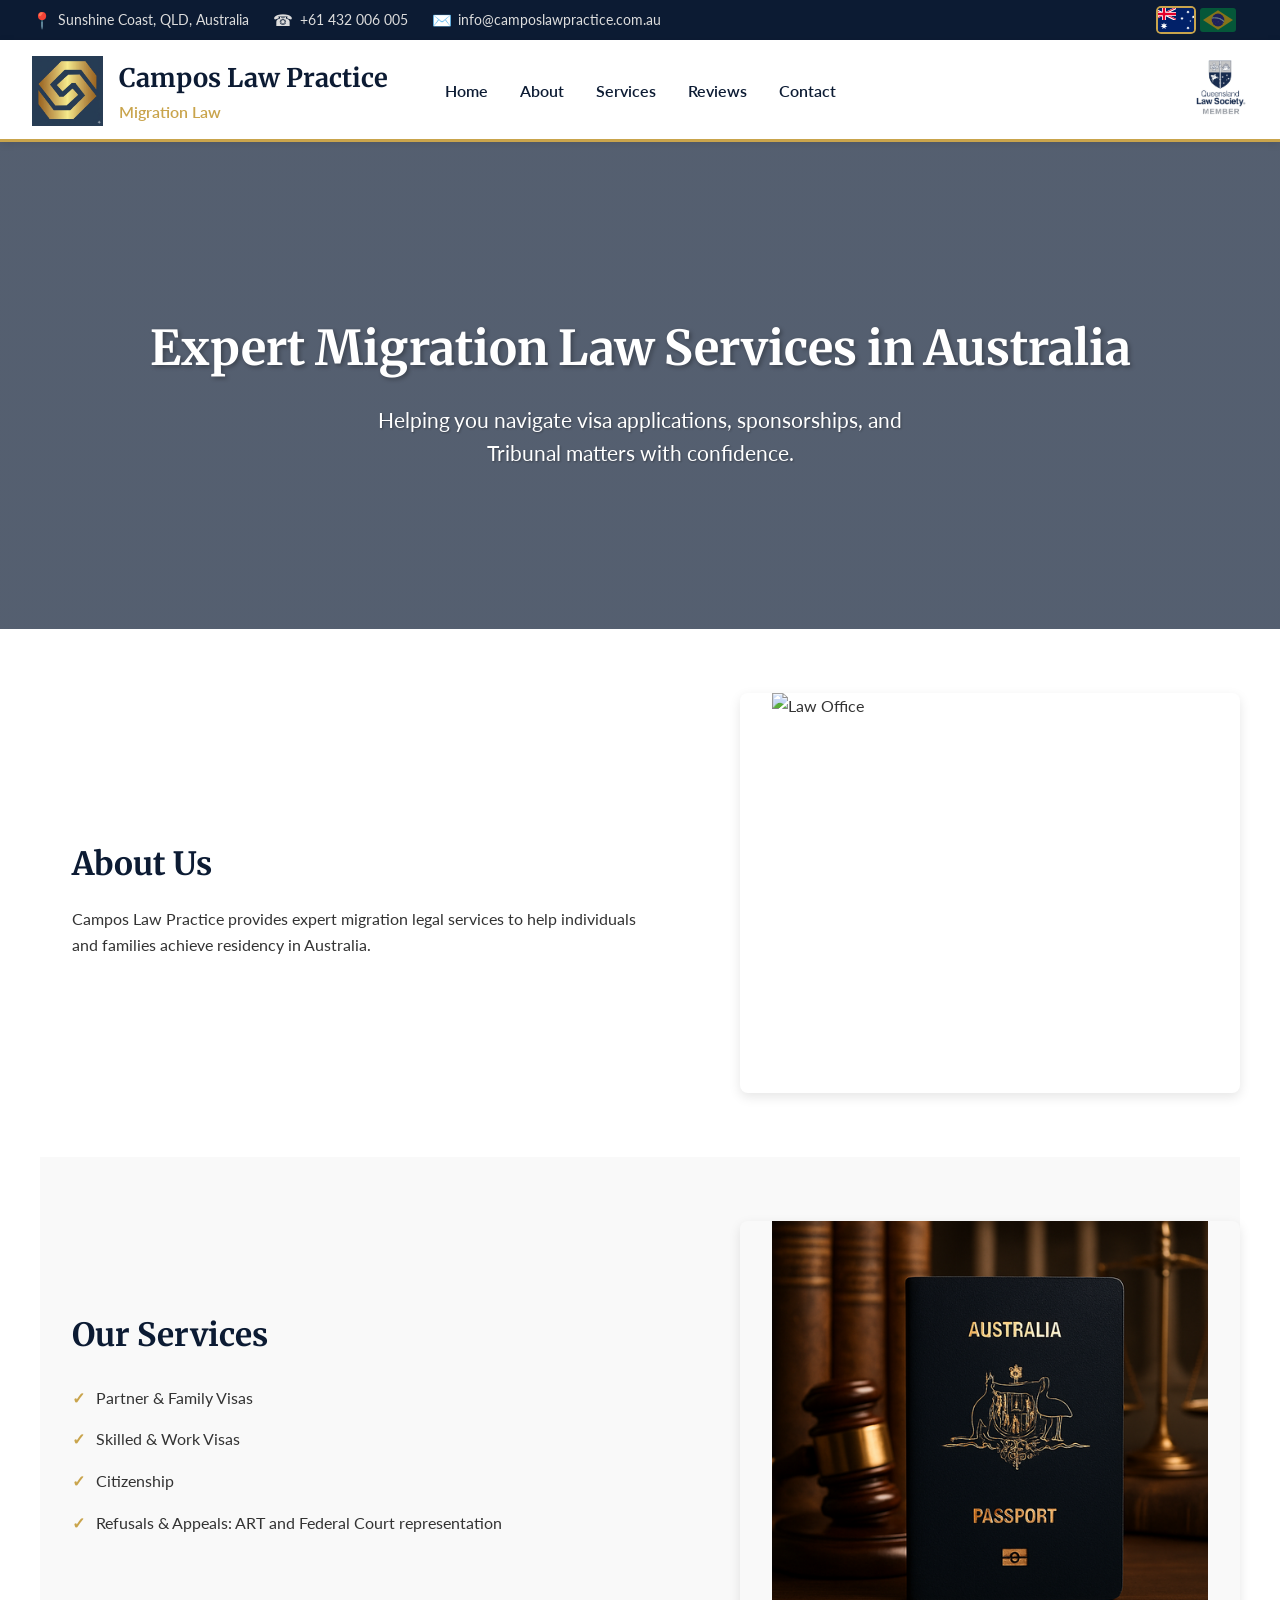
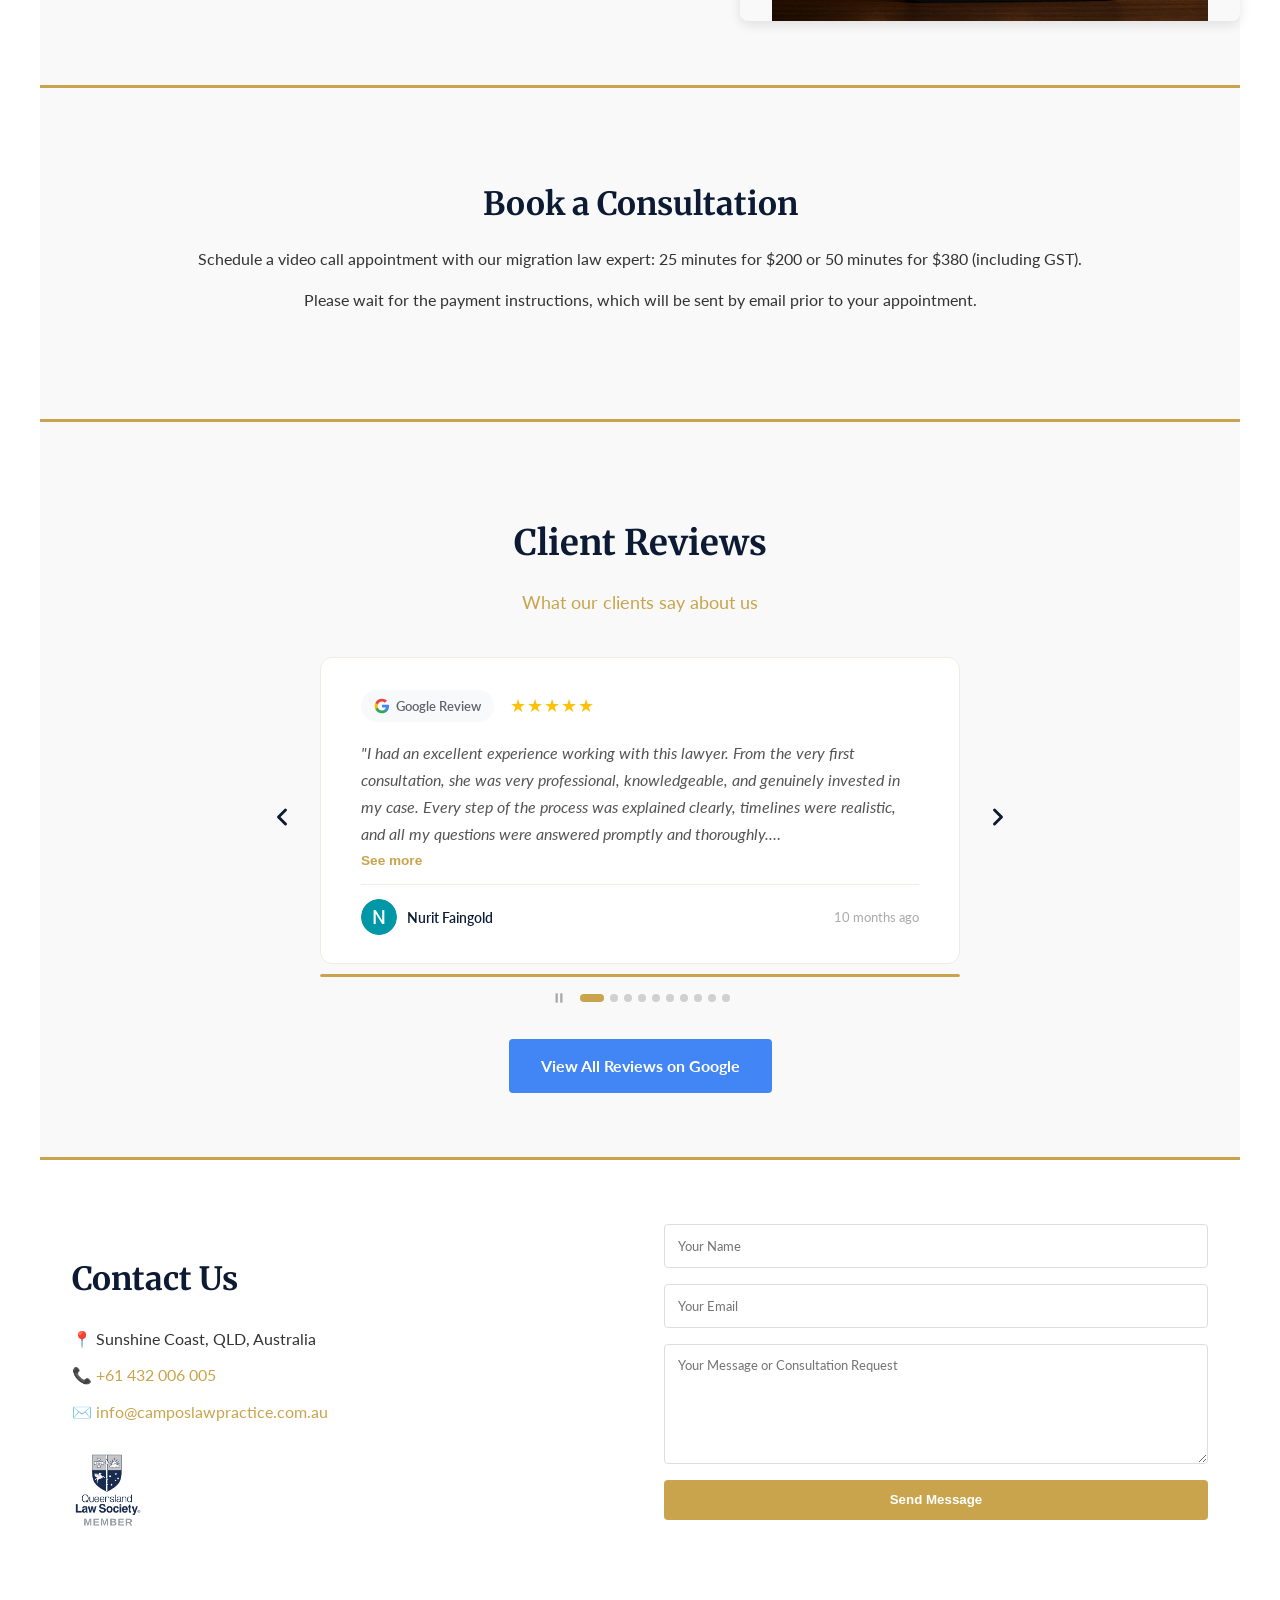
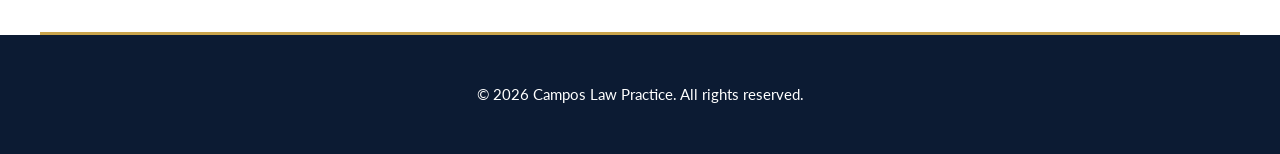
==== index.html @ df8c2627 "Wrap QLS images in links for external reference" ====
<!DOCTYPE html>
<html lang="en">
<head>
  <!-- Google tag (gtag.js) -->
  <script async src="https://www.googletagmanager.com/gtag/js?id=G-N75990E0BG"></script>
  <script>
    window.dataLayer = window.dataLayer || [];
    function gtag(){dataLayer.push(arguments);}
    gtag('js', new Date());
    gtag('config', 'G-N75990E0BG');
  </script>
  <meta charset="UTF-8" />
  <meta name="viewport" content="width=device-width, initial-scale=1.0" />
  <title>Campos Law Practice</title>
  <meta name="description" content="Campos Law Practice provides immigration and legal services in Sunshine Coast, Australia, supporting individuals and families with visa and migration matters." />
  <link href="https://fonts.googleapis.com/css2?family=Lato:wght@400;700&family=Merriweather:wght@700&display=swap" rel="stylesheet">
  <link rel="stylesheet" href="style.css" />
  <script defer src="script.js"></script>
  <link rel="icon" href="img/clp.ico">
</head>
<body>
  <!-- ===== HEADER ===== -->
  <header class="top-header">
    <!-- ===== TOPBAR ===== -->
    <div class="topbar">
      <div class="contact-top">
        <div class="contact-items">
          <div class="contact-item">
            <span class="icon">📍</span>
            <span>Sunshine Coast, QLD, Australia</span>
          </div>
          <div class="contact-item">
            <span class="icon">☎</span>
            <a href="tel:+61432006005">+61 432 006 005</a>
          </div>
          <div class="contact-item">
            <span class="icon">✉️</span>
            <a href="mailto:info@camposlawpractice.com.au">info@camposlawpractice.com.au</a>
          </div>
        </div>
      </div>

      <div class="topbar-right">
        <div class="lang-switch">
          <button id="en-btn" class="lang-btn active" title="English" aria-label="Switch to English">
            <img src="img/flag-au.svg" alt="EN" class="flag-mini">
          </button>
          <button id="pt-btn" class="lang-btn" title="Português" aria-label="Mudar para Português">
            <img src="img/flag-br.svg" alt="PT" class="flag-mini">
          </button>
        </div>
        <a href="https://www.qls.com.au/register-of-solicitors/gilmara-campos-alves-de-melo" target="_blank" rel="noopener noreferrer"><img src="img/qls2.png" alt="Queensland Law Society Member" class="qls-topbar-mobile"></a>
      </div>
    </div>

    <nav class="navbar">
      <div class="brand">
        <img src="img/logoclp.jpg" alt="Campos Law Practice Logo" class="logo-large" />
        <div class="brand-text">
          <h1>Campos Law Practice</h1>
          <p>Migration Law</p>
        </div>
      </div>
      <ul class="nav-links">
        <li><a href="#home" data-key="nav-home"></a></li>
        <li><a href="#about" data-key="nav-about"></a></li>
        <li><a href="#services" data-key="nav-services"></a></li>
        <li><a href="#reviews" data-key="nav-reviews"></a></li>
        <li><a href="#contact" data-key="nav-contact"></a></li>
      </ul>
      <a href="https://www.qls.com.au/register-of-solicitors/gilmara-campos-alves-de-melo" target="_blank" rel="noopener noreferrer"><img src="img/qls-member.png" alt="Queensland Law Society Member" class="qls-logo-nav" /></a>
    </nav>
  </header>

  <!-- ===== HERO ===== -->
  <section id="home" class="hero">
    <div class="hero-content">
      <h1 data-key="hero-title"></h1>
      <p data-key="hero-subtitle"></p>
    </div>
  </section>

  <!-- ===== ABOUT ===== -->
  <section id="about" class="content-section two-column section-white">
    <div class="text">
      <h2 data-key="about-title"></h2>
      <p data-key="about-text"></p>
    </div>
    <div class="image-container">
      <img src="https://images.unsplash.com/photo-1589829545856-d10d557cf95f?auto=format&fit=crop&w=800&q=60" alt="Law Office" />
    </div>
  </section>

  <!-- ===== SERVICES ===== -->
  <section id="services" class="content-section two-column reverse section-gray">
    <div class="image-container">
      <img src="img/passport.png" alt="Legal Services" />
    </div>
    <div class="text">
      <h2 data-key="services-title"></h2>
      <ul>
        <li data-key="service1"></li>
        <li data-key="service2"></li>
        <li data-key="service3"></li>
        <li data-key="service4"></li>
      </ul>
    </div>
  </section>

  <!-- ===== APPOINTMENT ===== -->
  <section id="appointment" class="content-section highlight">
    <h2 data-key="appointment-title"></h2>
    <p data-key="appointment-text"></p>
    <p data-key="appointment-text2"></p>
    <br/>
  </section>

  <!-- ===== REVIEWS ===== -->
  <section id="reviews" class="content-section reviews-section">
    <h2 data-key="reviews-title">Client Reviews</h2>
    <p class="reviews-subtitle" data-key="reviews-subtitle">What our clients say about us</p>

    <div class="carousel-wrapper">
      <button class="carousel-arrow carousel-prev" aria-label="Previous review">
        <svg viewBox="0 0 24 24" fill="none" stroke="currentColor" stroke-width="2.5" stroke-linecap="round" stroke-linejoin="round"><polyline points="15 18 9 12 15 6"/></svg>
      </button>
      <div class="carousel-track-container">
        <div class="carousel-track-overflow">
          <div class="carousel-track" id="reviews-carousel"></div>
        </div>
        <div class="carousel-progress-track">
          <div class="carousel-progress-bar" id="carousel-progress-bar"></div>
        </div>
      </div>
      <button class="carousel-arrow carousel-next" aria-label="Next review">
        <svg viewBox="0 0 24 24" fill="none" stroke="currentColor" stroke-width="2.5" stroke-linecap="round" stroke-linejoin="round"><polyline points="9 18 15 12 9 6"/></svg>
      </button>
    </div>

    <div class="carousel-controls">
      <button class="carousel-play-pause" id="carousel-play-pause" aria-label="Pause carousel">
        <svg class="icon-pause" viewBox="0 0 24 24" fill="currentColor"><rect x="6" y="4" width="4" height="16"/><rect x="14" y="4" width="4" height="16"/></svg>
        <svg class="icon-play" viewBox="0 0 24 24" fill="currentColor" style="display:none"><polygon points="5 3 19 12 5 21 5 3"/></svg>
      </button>
      <div class="carousel-dots" id="carousel-dots"></div>
    </div>

    <div class="google-reviews-link">
      <a href="https://www.google.com/maps/search/?api=1&query=Campos+Law+Practice+Sunshine+Coast" target="_blank" rel="noopener noreferrer" class="btn-review" data-key="reviews-cta">
        View All Reviews on Google
      </a>
    </div>
  </section>

  <!-- ===== CONTACT ===== -->
  <section id="contact" class="content-section contact-section">
    <div class="contact-info">
      <h2 data-key="contact-title"></h2>
      <p>📍 Sunshine Coast, QLD, Australia</p>
      <p><a href="tel:+61432006005">📞 +61 432 006 005</a></p>
      <p><a href="mailto:info@camposlawpractice.com.au">✉️ info@camposlawpractice.com.au</a></p>
      <a href="https://www.qls.com.au/register-of-solicitors/gilmara-campos-alves-de-melo" target="_blank" rel="noopener noreferrer"><img src="img/qls-member.png" alt="Queensland Law Society Member" class="qls-logo" /></a>
    </div>
    <form action="https://formspree.io/f/mpqqzvgr" method="POST" target="_top" id="contact-form">
      <input type="text" name="name" id="name" data-i18n-placeholder="form-name" placeholder="Your Name" required>
      <input type="email" name="email" id="email" data-i18n-placeholder="form-email" placeholder="Your Email" required>
      <textarea id="message" name="message" data-i18n-placeholder="form-message" placeholder="Your Message or Consultation Request" required></textarea>
      <button type="submit" class="btn" data-i18n="form-submit">Send Message</button>
      <p id="my-form-status"></p>
    </form>
  </section>

  <!-- ===== FOOTER ===== -->
  <footer>
    <a href="https://www.qls.com.au/register-of-solicitors/gilmara-campos-alves-de-melo" target="_blank" rel="noopener noreferrer" class="qls-mobile-badge qls-footer-mobile">
      <img src="img/qls-logo-dark.png" alt="Queensland Law Society Member">
      <span class="qls-member-label">MEMBER</span>
    </a>
    <p>&copy; <span id="year"></span> Campos Law Practice. All rights reserved.</p>
  </footer>
</body>
</html>
---- style.css ----
:root {
  --primary-color: #0c1b33;
  --accent-color: #c9a44c;
  --bg-color: #ffffff;
  --text-color: #333333;
  --font-heading: 'Merriweather', serif;
  --font-body: 'Lato', sans-serif;
}

/* ===== GLOBAL ===== */
* {
  box-sizing: border-box;
}

body {
  margin: 0;
  font-family: var(--font-body);
  color: var(--text-color);
  background-color: var(--bg-color);
  scroll-behavior: smooth;
  line-height: 1.6;
}

/* ===== TOPBAR ===== */
.topbar {
  background-color: var(--primary-color);
  color: #ddd;
  display: flex;
  justify-content: space-between;
  align-items: center;
  padding: 0.5rem 2rem;
  font-size: 0.9rem;
  flex-wrap: wrap;
  gap: 0.5rem;
}

.contact-top {
  display: flex;
  gap: 1.5rem;
  flex-wrap: wrap;
  align-items: center;
}

.contact-item {
  display: flex;
  align-items: center;
  gap: 0.4rem;
  white-space: nowrap;
}

.contact-item a {
  color: #ddd;
  text-decoration: none;
  transition: color 0.3s ease;
}

.contact-item a:hover {
  color: var(--accent-color);
}

.icon {
  font-size: 1rem;
  line-height: 1;
}

.topbar-right {
  display: flex;
  align-items: center;
  gap: 0.75rem;
  flex-shrink: 0;
}

.lang-switch {
  display: flex;
  gap: 0.4rem;
  align-items: center;
}

/* SELETOR DE IDIOMAS SUPER MINIMALISTA */
.lang-btn {
  width: 36px;
  height: 24px;
  padding: 0;
  background: transparent;
  border: none;
  border-radius: 3px;
  cursor: pointer;
  transition: all 0.3s ease;
  position: relative;
  opacity: 0.5;
}

.lang-btn:hover {
  opacity: 0.8;
  transform: scale(1.05);
}

.lang-btn.active {
  opacity: 1;
  box-shadow: 0 0 0 2px var(--accent-color);
}

.flag-mini {
  width: 36px;
  height: 24px;
  border-radius: 3px;
  object-fit: cover;
  display: block;
}

/* ===== TOPBAR - RESPONSIVE ===== */
@media (max-width: 768px) {
  .topbar {
    flex-direction: column;
    align-items: stretch;
    text-align: left;
    padding: 0.8rem 1rem;
    gap: 0.8rem;
    position: relative;
  }

  /* Posiciona lado direito do topbar no topo direito */
  .topbar-right {
    position: absolute;
    top: 0.8rem;
    right: 1rem;
    z-index: 10;
    flex-direction: column;
    align-items: center;
    gap: 0.4rem;
  }

  .contact-top {
    flex-direction: column;
    align-items: flex-start;
    gap: 0.4rem;
    padding-top: 0.5rem;
    padding-right: 75px;
  }

  .contact-item span,
  .contact-item a {
    font-size: 0.9rem;
  }
}

/* ===== NAVBAR ===== */
.navbar {
  position: relative;
  display: flex;
  justify-content: space-between;
  align-items: center;
  background-color: #fff;
  padding: 1rem 2rem;
  box-shadow: 0 2px 8px rgba(0,0,0,0.1);
  max-width: 100%;
}

/* Linha dourada abaixo do menu */
.navbar::after {
  content: "";
  position: absolute;
  bottom: 0;
  left: 0;
  width: 100%;
  height: 3px;
  background-color: var(--accent-color);
}

/* Logo e nome */
.brand {
  display: flex;
  align-items: center;
  gap: 1rem;
  flex-shrink: 0;
}

.logo-large {
  height: 70px;
  width: auto;
}

.brand-text h1 {
  font-family: var(--font-heading);
  font-size: 1.6rem;
  color: var(--primary-color);
  margin: 0;
}

.brand-text p {
  color: var(--accent-color);
  font-weight: 600;
  margin: 0;
}

/* 🔹 Centralização precisa dos links */
.nav-links {
  list-style: none;
  display: flex;
  gap: 2rem;
  position: absolute;
  left: 50%;
  transform: translateX(-50%);
  top: 50%;
  translate: 0 -50%;
  margin: 0;
  padding: 0;
  z-index: 10;
}

.nav-links a {
  color: var(--primary-color);
  text-decoration: none;
  font-weight: 600;
  transition: color 0.3s ease;
  position: relative;
}

.nav-links a::after {
  content: '';
  position: absolute;
  width: 0;
  height: 2px;
  bottom: -5px;
  left: 0;
  background-color: var(--accent-color);
  transition: width 0.3s ease;
}

.nav-links a:hover::after {
  width: 100%;
}

.nav-links a:hover {
  color: var(--accent-color);
}

/* ===== HERO ===== */
.hero {
  background: linear-gradient(rgba(12,27,51,0.7), rgba(12,27,51,0.7)),
              url('https://images.unsplash.com/photo-1589829545856-d10d557cf95f?auto=format&fit=crop&w=1920&q=60') center/cover no-repeat;
  color: white;
  text-align: center;
  padding: 8rem 2rem;
  background-attachment: fixed;
}

.hero-content h1 {
  font-family: var(--font-heading);
  font-size: 3rem;
  margin-bottom: 1rem;
  text-shadow: 2px 2px 4px rgba(0,0,0,0.3);
}

.hero-content p {
  font-size: 1.3rem;
  max-width: 600px;
  margin: 0 auto 2rem auto;
  text-shadow: 1px 1px 2px rgba(0,0,0,0.3);
}

.btn {
  background-color: var(--accent-color);
  color: white;
  padding: 0.8rem 1.5rem;
  border: none;
  border-radius: 4px;
  font-weight: bold;
  text-decoration: none;
  cursor: pointer;
  transition: all 0.3s ease;
  display: inline-block;
}

.btn:hover {
  background-color: #b08f3b;
  transform: translateY(-2px);
  box-shadow: 0 4px 8px rgba(0,0,0,0.2);
}

/* ===== SECTIONS ===== */
.content-section {
  padding: 4rem 2rem;
  max-width: 1200px;
  margin: auto;
}

/* Backgrounds alternados para melhor divisão visual */
.section-white {
  background-color: #ffffff;
}

.section-gray {
  background-color: #f9f9f9;
}

/* Seções de largura completa para backgrounds */
.section-white,
.section-gray {
  max-width: 100%;
  padding-left: 0;
  padding-right: 0;
}

.section-white > *,
.section-gray > * {
  max-width: 1200px;
  margin-left: auto;
  margin-right: auto;
  padding-left: 2rem;
  padding-right: 2rem;
}

.two-column {
  display: flex;
  align-items: center;
  gap: 3rem;
  flex-wrap: wrap;
  max-width: 1200px;
  margin: 0 auto;
}

.two-column.reverse {
  flex-direction: row-reverse;
}

/* CONTAINER DE IMAGEM PARA MELHOR RESPONSIVIDADE */
.image-container {
  flex: 1;
  min-width: 300px;
  max-width: 500px;
  border-radius: 8px;
  overflow: hidden;
  box-shadow: 0 4px 12px rgba(0,0,0,0.1);
}

.image-container img {
  width: 100%;
  height: 400px;
  object-fit: cover; /* IMPORTANTE: Mantém proporção e corta adequadamente */
  display: block;
}

/* OCULTAR IMAGENS NO MOBILE */
@media (max-width: 768px) {
  .image-container {
    display: none;
  }
  
  .two-column .text {
    min-width: 100%;
  }
}

.two-column .text {
  flex: 1;
  min-width: 300px;
}

.two-column .text h2 {
  font-family: var(--font-heading);
  color: var(--primary-color);
  font-size: 2rem;
  margin-bottom: 1rem;
}

.two-column .text ul {
  list-style: none;
  padding: 0;
}

.two-column .text ul li {
  padding: 0.5rem 0;
  padding-left: 1.5rem;
  position: relative;
}

.two-column .text ul li::before {
  content: '✓';
  position: absolute;
  left: 0;
  color: var(--accent-color);
  font-weight: bold;
}

.highlight {
  background-color: #f9f9f9;
  border-top: 3px solid var(--accent-color);
  border-bottom: 3px solid var(--accent-color);
  text-align: center;
}

.highlight h2 {
  font-family: var(--font-heading);
  color: var(--primary-color);
  font-size: 2rem;
  margin-bottom: 1rem;
}

/* ===== REVIEWS SECTION ===== */
.reviews-section {
  background-color: #f9f9f9;
  text-align: center;
}

.reviews-section h2 {
  font-family: var(--font-heading);
  color: var(--primary-color);
  font-size: 2.2rem;
  margin-bottom: 0.5rem;
}

.reviews-subtitle {
  color: var(--accent-color);
  font-size: 1.1rem;
  margin-bottom: 2.5rem;
}

/* ===== CAROUSEL ===== */
.carousel-wrapper {
  display: flex;
  align-items: center;
  gap: 1rem;
  max-width: 760px;
  margin: 0 auto 0;
}

.carousel-track-container {
  flex: 1;
  min-width: 0;
}

.carousel-track-overflow {
  overflow: hidden;
  width: 100%;
}

.carousel-track {
  display: flex;
  transition: transform 0.5s cubic-bezier(0.4, 0, 0.2, 1);
}

.carousel-arrow {
  background: transparent;
  border: none;
  cursor: pointer;
  flex-shrink: 0;
  display: flex;
  align-items: center;
  justify-content: center;
  padding: 0.5rem;
  border-radius: 50%;
  transition: background 0.2s ease;
  color: var(--primary-color);
}

.carousel-arrow svg {
  width: 28px;
  height: 28px;
  stroke: var(--primary-color);
  transition: stroke 0.2s ease;
}

.carousel-arrow:hover {
  background: rgba(0,0,0,0.06);
}

/* Progress bar */
.carousel-progress-track {
  height: 3px;
  background: #e8e8e8;
  border-radius: 2px;
  overflow: hidden;
  margin-top: 0.6rem;
}

.carousel-progress-bar {
  height: 100%;
  width: 0%;
  background: var(--accent-color);
  border-radius: 2px;
}

.carousel-progress-bar.animating {
  animation: carouselProgress 10s linear forwards;
}

@keyframes carouselProgress {
  from { width: 0%; }
  to { width: 100%; }
}

/* Controls (play/pause + dots) */
.carousel-controls {
  display: flex;
  align-items: center;
  justify-content: center;
  gap: 0.75rem;
  margin: 0.75rem 0 2rem;
}

.carousel-play-pause {
  background: none;
  border: none;
  cursor: pointer;
  color: #aaa;
  display: flex;
  align-items: center;
  padding: 2px;
  transition: color 0.2s;
  flex-shrink: 0;
}

.carousel-play-pause:hover {
  color: var(--primary-color);
}

.carousel-play-pause svg {
  width: 14px;
  height: 14px;
}

.carousel-dots {
  display: flex;
  align-items: center;
  gap: 6px;
}

.carousel-dot {
  width: 8px;
  height: 8px;
  border-radius: 50%;
  background: #d0d0d0;
  cursor: pointer;
  border: none;
  padding: 0;
  transition: background 0.25s ease, width 0.25s ease, border-radius 0.25s ease;
}

.carousel-dot.active {
  background: var(--accent-color);
  width: 24px;
  border-radius: 4px;
}

/* ===== REVIEW CARD ===== */
.review-card {
  min-width: 100%;
  box-sizing: border-box;
  background: white;
  padding: 2rem 2.5rem 1.75rem;
  border-radius: 12px;
  border: 1px solid #f0ece4;
  text-align: left;
}

.review-top {
  display: flex;
  align-items: center;
  gap: 1rem;
  margin-bottom: 1.1rem;
}

.google-badge {
  display: inline-flex;
  align-items: center;
  gap: 0.4rem;
  background: #f8f9fa;
  padding: 0.35rem 0.8rem;
  border-radius: 20px;
  font-size: 0.82rem;
  font-weight: 600;
  color: #5f6368;
  text-decoration: none;
  transition: background 0.2s;
  white-space: nowrap;
}

.google-badge:hover {
  background: #eef0f4;
}

.stars {
  font-size: 1.1rem;
  color: #ffc107;
  letter-spacing: 1px;
  line-height: 1;
}

.review-text-wrapper {
  margin-bottom: 0.5rem;
}

.review-text {
  display: -webkit-box;
  -webkit-line-clamp: 4;
  -webkit-box-orient: vertical;
  overflow: hidden;
  font-style: italic;
  color: #555;
  line-height: 1.75;
  margin: 0 0 0.3rem;
  font-size: 0.97rem;
}

.review-text.expanded {
  display: block;
  overflow: visible;
}

.see-less-inline {
  display: none;
}

.review-text.expanded .see-less-inline {
  display: inline;
}

.see-more-btn,
.see-less-btn {
  background: none;
  border: none;
  color: var(--accent-color);
  cursor: pointer;
  font-size: 0.85rem;
  font-weight: 600;
  padding: 0;
}

.see-more-btn {
  display: block;
}

.see-more-btn:hover,
.see-less-btn:hover {
  text-decoration: underline;
}

.review-divider {
  height: 1px;
  background: #f0ece4;
  margin: 1rem 0 0.9rem;
}

.review-footer {
  display: flex;
  align-items: center;
  justify-content: space-between;
  gap: 0.5rem;
}

.review-author-info {
  display: flex;
  align-items: center;
  gap: 0.6rem;
}

.review-avatar {
  width: 36px;
  height: 36px;
  border-radius: 50%;
  object-fit: cover;
  flex-shrink: 0;
}

.review-avatar-fallback {
  width: 36px;
  height: 36px;
  border-radius: 50%;
  background: var(--primary-color);
  color: white;
  display: flex;
  align-items: center;
  justify-content: center;
  font-weight: 700;
  font-size: 0.9rem;
  flex-shrink: 0;
}

.review-name {
  font-weight: 600;
  color: var(--primary-color);
  font-size: 0.9rem;
}

.review-date {
  font-size: 0.8rem;
  color: #aaa;
  white-space: nowrap;
}

.google-reviews-link {
  margin-top: 2rem;
}

.btn-review {
  background-color: #4285f4;
  color: white;
  padding: 0.9rem 2rem;
  border: none;
  border-radius: 4px;
  font-weight: bold;
  text-decoration: none;
  cursor: pointer;
  transition: all 0.3s ease;
  display: inline-block;
}

.btn-review:hover {
  background-color: #3367d6;
  transform: translateY(-2px);
  box-shadow: 0 4px 12px rgba(66, 133, 244, 0.3);
}

/* ===== CONTACT ===== */
.contact-section {
  display: flex;
  flex-wrap: wrap;
  justify-content: space-between;
  gap: 3rem;
  background-color: #ffffff;
  border-top: 3px solid var(--accent-color);
  border-bottom: 3px solid var(--accent-color);
  padding: 4rem 2rem;
  max-width: 1200px;
  margin: 0 auto;
}

.contact-info {
  flex: 1;
  min-width: 280px;
  line-height: 1.8;
}

.contact-info h2 {
  font-family: var(--font-heading);
  color: var(--primary-color);
  margin-bottom: 1rem;
  font-size: 2rem;
}

.contact-info p {
  margin: 0.5rem 0;
  color: var(--text-color);
}

.contact-info a {
  color: var(--accent-color);
  text-decoration: none;
  transition: color 0.3s ease;
}

.contact-info a:hover {
  text-decoration: underline;
  color: var(--primary-color);
}

form {
  flex: 1;
  display: flex;
  flex-direction: column;
  gap: 1rem;
  min-width: 280px;
}

#contact-form {
  display: flex;
  flex-direction: column;
  align-items: stretch;
  gap: 1rem;
}

#contact-form input,
#contact-form textarea,
#contact-form button {
  width: 100%;
  box-sizing: border-box;
}

#contact-form button {
  padding: 0.8rem;
  background-color: var(--accent-color);
  color: white;
  font-weight: bold;
  border: none;
  border-radius: 4px;
  cursor: pointer;
  transition: all 0.3s ease;
}

#contact-form button:hover {
  background-color: #b08f3b;
  transform: translateY(-2px);
  box-shadow: 0 4px 8px rgba(0,0,0,0.2);
}

input, textarea {
  padding: 0.8rem;
  border: 1px solid #ddd;
  border-radius: 4px;
  width: 100%;
  font-family: var(--font-body);
  transition: border-color 0.3s ease;
}

input:focus, textarea:focus {
  outline: none;
  border-color: var(--accent-color);
}

textarea {
  resize: vertical;
  min-height: 120px;
}

/* ===== FOOTER ===== */
footer {
  text-align: center;
  padding: 2rem;
  background-color: var(--primary-color);
  color: white;
  font-size: 0.95rem;
}

/* ===== RESPONSIVE ===== */
@media (max-width: 900px) {
  .navbar {
    flex-direction: column;
    align-items: center;
    padding: 1rem;
  }

  .nav-links {
    position: static;
    transform: none;
    translate: none;
    justify-content: center;
    flex-wrap: wrap;
    margin-top: 1rem;
    gap: 1.5rem;
  }

  .two-column {
    flex-direction: column;
  }

  .two-column.reverse {
    flex-direction: column;
  }

  .image-container {
    max-width: 100%;
  }

  .contact-section {
    flex-direction: column;
  }

  .brand-text h1 {
    font-size: 1.4rem;
  }

  .logo-large {
    height: 55px;
  }

  .hero-content h1 {
    font-size: 2.2rem;
  }
}

/* Contact items wrapper — transparent on desktop (items flow into contact-top flex) */
.contact-items {
  display: contents;
}

/* QLS topbar img (header, mobile only) */
.qls-topbar-mobile {
  display: none;
  object-fit: contain;
}

/* QLS footer badge (footer, mobile only) */
.qls-mobile-badge {
  display: none;
  flex-direction: column;
  align-items: center;
  flex-shrink: 0;
}

.qls-mobile-badge img {
  display: block;
  object-fit: contain;
}

.qls-badge-divider {
  width: 80%;
  height: 1px;
  background: rgba(255, 255, 255, 0.3);
  margin: 5px 0 4px;
}

.qls-member-label {
  font-family: 'Helvetica Neue', Helvetica, Arial, sans-serif;
  font-size: 7px;
  font-weight: 700;
  letter-spacing: 3px;
  color: #9fb0be;
  padding-left: 3px;
}

@media (max-width: 600px) {
  /* === Spacing === */
  .hero {
    padding: 3rem 1rem;
    background-attachment: scroll;
  }

  .content-section {
    padding: 1.75rem 1rem;
  }

  .contact-section {
    padding: 2rem 1rem;
    gap: 1.5rem;
  }

  /* === Typography === */
  .hero-content h1 {
    font-size: 1.5rem;
  }

  .hero-content p {
    font-size: 0.92rem;
  }

  .reviews-section h2,
  .highlight h2 {
    font-size: 1.4rem;
  }

  .two-column .text h2,
  .contact-info h2 {
    font-size: 1.4rem;
    margin-bottom: 0.75rem;
  }

  .reviews-subtitle {
    font-size: 0.95rem;
    margin-bottom: 1.5rem;
  }

  .highlight p {
    font-size: 0.95rem;
  }

  .nav-links {
    gap: 0.75rem;
  }

  .nav-links a {
    font-size: 0.85rem;
  }

  /* === Reviews carousel — overflow fix === */
  .reviews-section {
    overflow: hidden;
    padding-left: 0.5rem;
    padding-right: 0.5rem;
  }

  .carousel-wrapper {
    width: 100%;
    gap: 0.25rem;
  }

  .carousel-arrow {
    padding: 0.25rem;
  }

  .carousel-arrow svg {
    width: 20px;
    height: 20px;
  }

  .review-card {
    padding: 1.25rem 1rem;
    word-break: break-word;
  }

  .review-text {
    font-size: 0.9rem;
  }

  .review-footer {
    flex-wrap: wrap;
    gap: 0.25rem 0.5rem;
  }

  .review-name {
    font-size: 0.82rem;
  }

  .review-date {
    font-size: 0.72rem;
  }

  /* === QLS logos — mobile visibility === */
  .qls-logo-nav {
    display: none;
  }

  .qls-logo {
    display: none;
  }

  .qls-topbar-mobile {
    display: block;
    height: 60px;
    margin-top: 5px;
  }

  .qls-footer-mobile {
    display: flex;
    margin-top: 0.75rem;
  }

  .qls-footer-mobile img {
    height: 62px;
  }

  .qls-footer-mobile .qls-member-label {
    font-size: 8px;
  }
}

@media (max-width: 400px) {
  .topbar {
    padding: 0.6rem 0.8rem;
  }

  .navbar {
    padding: 0.8rem;
  }

  .brand {
    gap: 0.6rem;
  }

  .logo-large {
    height: 45px;
  }

  .brand-text h1 {
    font-size: 1.2rem;
  }

  .qls-logo-nav {
    height: 45px;
  }
}

.qls-logo-nav {
  height: 60px;
  object-fit: contain;
}

.qls-logo {
  height: 80px;
  margin-top: 1rem;
  object-fit: contain;
}
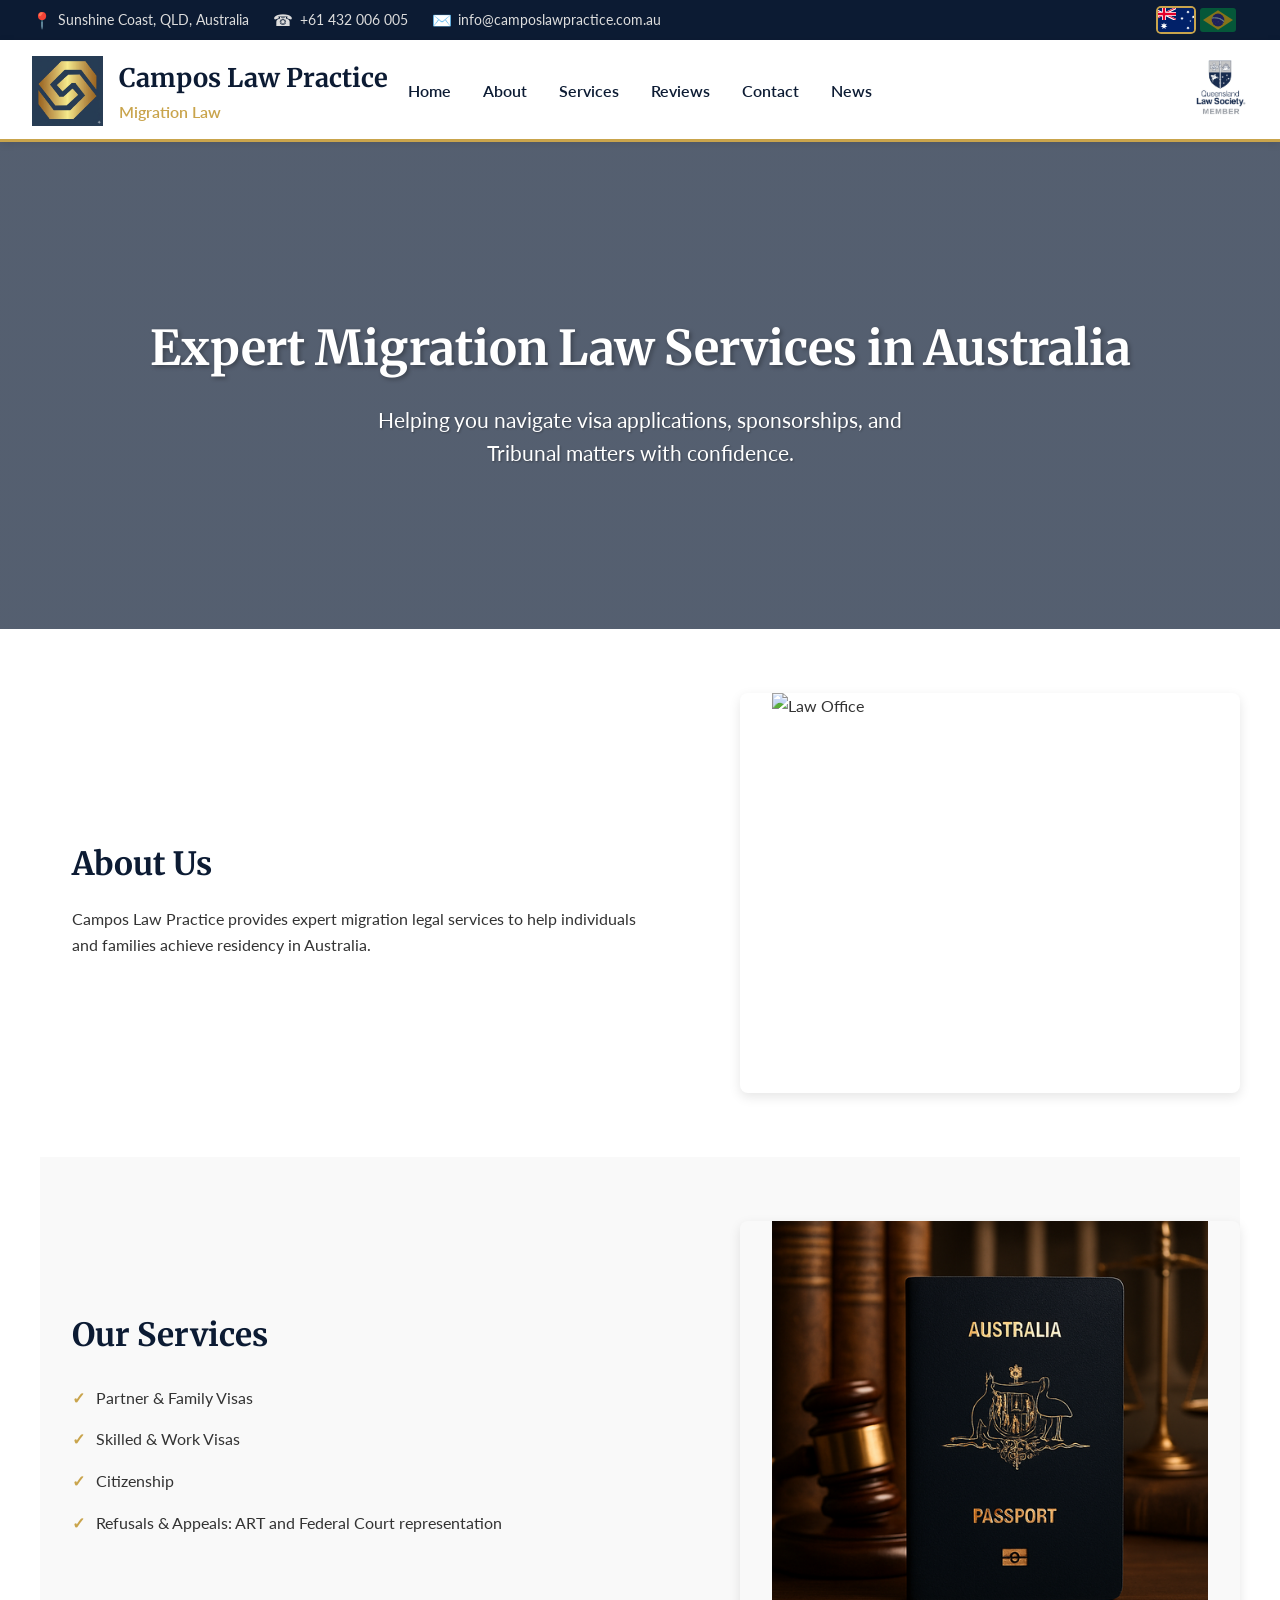
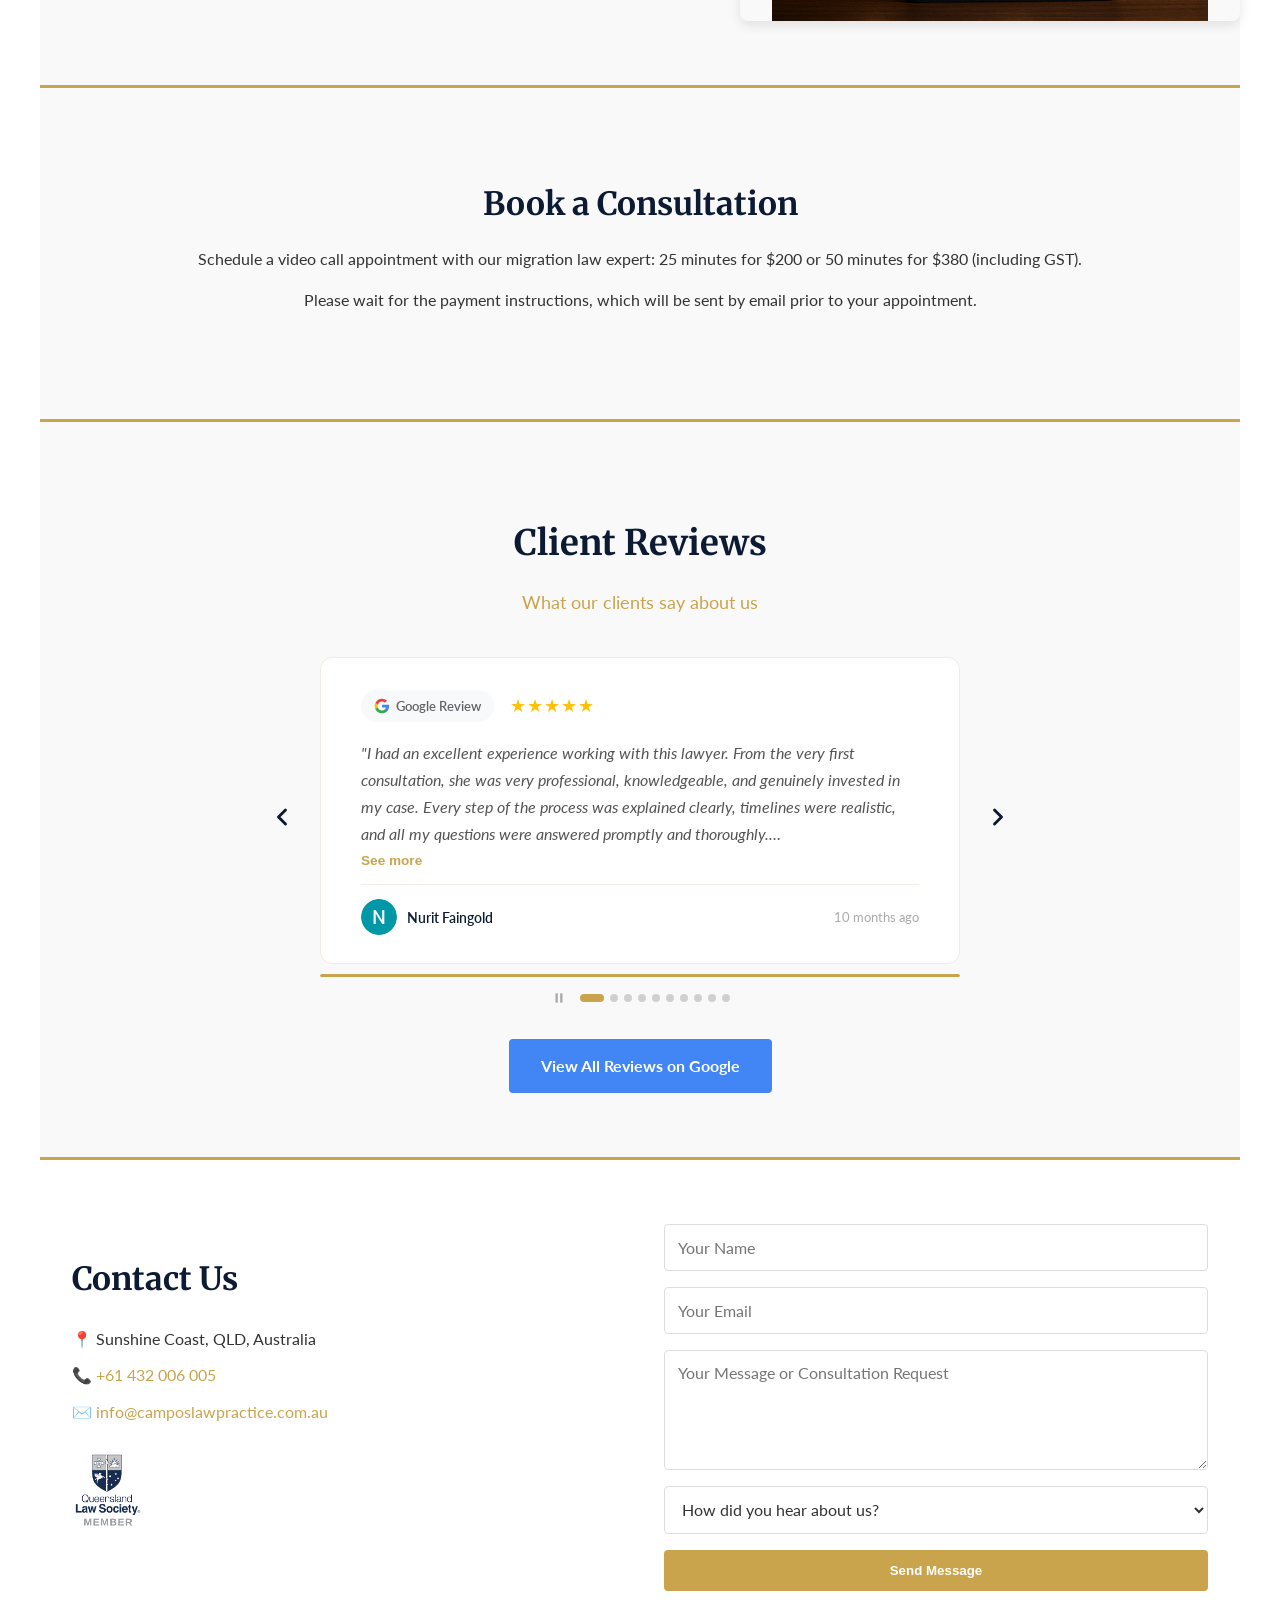
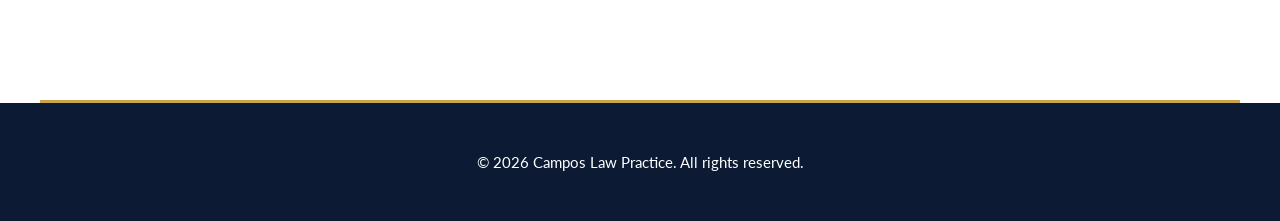
==== commit 2cbdd695: "Add News page with Australian immigration updates Creates news.html with a dedicated page for Austra" ====
--- a/index.html
+++ b/index.html
@@ -67,6 +67,7 @@
         <li><a href="#services" data-key="nav-services"></a></li>
         <li><a href="#reviews" data-key="nav-reviews"></a></li>
         <li><a href="#contact" data-key="nav-contact"></a></li>
+        <li><a href="news.html" data-key="nav-news"></a></li>
       </ul>
       <a href="https://www.qls.com.au/register-of-solicitors/gilmara-campos-alves-de-melo" target="_blank" rel="noopener noreferrer"><img src="img/qls-member.png" alt="Queensland Law Society Member" class="qls-logo-nav" /></a>
     </nav>
@@ -162,9 +163,26 @@
       <a href="https://www.qls.com.au/register-of-solicitors/gilmara-campos-alves-de-melo" target="_blank" rel="noopener noreferrer"><img src="img/qls-member.png" alt="Queensland Law Society Member" class="qls-logo" /></a>
     </div>
     <form action="https://formspree.io/f/mpqqzvgr" method="POST" target="_top" id="contact-form">
+      <input type="hidden" name="referrer" id="form-referrer">
+      <input type="hidden" name="browser" id="form-browser">
+      <input type="hidden" name="device-type" id="form-device-type">
+      <input type="hidden" name="ip-address" id="form-ip">
+      <input type="hidden" name="country" id="form-country">
       <input type="text" name="name" id="name" data-i18n-placeholder="form-name" placeholder="Your Name" required>
       <input type="email" name="email" id="email" data-i18n-placeholder="form-email" placeholder="Your Email" required>
       <textarea id="message" name="message" data-i18n-placeholder="form-message" placeholder="Your Message or Consultation Request" required></textarea>
+      <select name="how-did-you-hear" id="how-did-you-hear">
+        <option value="" disabled selected data-key="form-referral-label"></option>
+        <option value="google-search" data-key="form-referral-google-search"></option>
+        <option value="google-maps" data-key="form-referral-google-maps"></option>
+        <option value="friend-family" data-key="form-referral-friend"></option>
+        <option value="facebook" data-key="form-referral-facebook"></option>
+        <option value="instagram" data-key="form-referral-instagram"></option>
+        <option value="linkedin" data-key="form-referral-linkedin"></option>
+        <option value="professional" data-key="form-referral-professional"></option>
+        <option value="other" data-key="form-referral-other-option"></option>
+      </select>
+      <input type="text" name="how-did-you-hear-other" id="how-did-you-hear-other" data-i18n-placeholder="form-referral-other-detail" style="display:none">
       <button type="submit" class="btn" data-i18n="form-submit">Send Message</button>
       <p id="my-form-status"></p>
     </form>
--- a/style.css
+++ b/style.css
@@ -772,6 +772,7 @@
 
 #contact-form input,
 #contact-form textarea,
+#contact-form select,
 #contact-form button {
   width: 100%;
   box-sizing: border-box;
@@ -794,18 +795,59 @@
   box-shadow: 0 4px 8px rgba(0,0,0,0.2);
 }
 
-input, textarea {
+#my-form-status {
+  opacity: 0;
+  max-height: 0;
+  overflow: hidden;
+  transition: opacity 0.5s ease, max-height 0.4s ease;
+  border-radius: 4px;
+  font-size: 0.9rem;
+  font-weight: 600;
+  text-align: center;
+  padding: 0;
+}
+
+#my-form-status.visible {
+  opacity: 1;
+  max-height: 80px;
+  padding: 0.75rem 1rem;
+}
+
+#my-form-status.status-success {
+  background: #f0faf4;
+  border-left: 3px solid #3a8f5e;
+  color: #2d6e47;
+}
+
+#my-form-status.status-error {
+  background: #fdf0f0;
+  border-left: 3px solid #c0392b;
+  color: #a93226;
+}
+
+input, textarea, select {
   padding: 0.8rem;
   border: 1px solid #ddd;
   border-radius: 4px;
   width: 100%;
   font-family: var(--font-body);
+  font-size: 1rem;
   transition: border-color 0.3s ease;
-}
-
-input:focus, textarea:focus {
+  background-color: #fff;
+  color: var(--text-color);
+}
+
+input:focus, textarea:focus, select:focus {
   outline: none;
   border-color: var(--accent-color);
+}
+
+input::placeholder, textarea::placeholder {
+  color: #757575;
+}
+
+select option {
+  color: var(--text-color);
 }
 
 textarea {
@@ -1071,3 +1113,168 @@
   object-fit: contain;
 }
 
+/* ===== NEWS PAGE ===== */
+
+.news-hero {
+  background: linear-gradient(rgba(12,27,51,0.88), rgba(12,27,51,0.88)),
+              url('https://images.unsplash.com/photo-1450101499163-c8848c66ca85?auto=format&fit=crop&w=1400&q=60') center/cover no-repeat;
+  min-height: 200px;
+  display: flex;
+  align-items: center;
+  justify-content: center;
+  text-align: center;
+  padding: 3rem 1.5rem;
+}
+
+.news-hero-content h1 {
+  font-family: var(--font-heading);
+  color: #ffffff;
+  font-size: 2rem;
+  margin-bottom: 0.75rem;
+}
+
+.news-hero-content p {
+  color: rgba(255,255,255,0.8);
+  font-size: 1.05rem;
+  max-width: 540px;
+}
+
+.news-section {
+  padding: 3.5rem 2rem;
+}
+
+.news-section-title {
+  font-family: var(--font-heading);
+  color: var(--primary-color);
+  text-align: center;
+  font-size: 1.5rem;
+  margin-bottom: 2.5rem;
+  position: relative;
+}
+
+.news-section-title::after {
+  content: '';
+  display: block;
+  width: 48px;
+  height: 3px;
+  background: var(--accent-color);
+  margin: 0.6rem auto 0;
+  border-radius: 2px;
+}
+
+.news-grid {
+  display: grid;
+  grid-template-columns: repeat(3, 1fr);
+  gap: 1.75rem;
+  max-width: 1100px;
+  margin: 0 auto;
+}
+
+.news-card {
+  background: #ffffff;
+  border: 1px solid #f0ece4;
+  border-top: 3px solid var(--accent-color);
+  border-radius: 4px;
+  padding: 1.5rem 1.5rem 1.25rem;
+  display: flex;
+  flex-direction: column;
+  gap: 0.6rem;
+  box-shadow: 0 2px 8px rgba(12,27,51,0.06);
+  transition: box-shadow 0.2s;
+}
+
+.news-card:hover {
+  box-shadow: 0 4px 16px rgba(12,27,51,0.12);
+}
+
+.news-category {
+  display: inline-block;
+  font-size: 0.7rem;
+  font-weight: 700;
+  letter-spacing: 0.08em;
+  text-transform: uppercase;
+  padding: 0.25rem 0.65rem;
+  border-radius: 2px;
+  align-self: flex-start;
+}
+
+.news-category.policy    { background: var(--primary-color); color: #fff; }
+.news-category.skilled   { background: var(--accent-color);  color: var(--primary-color); }
+.news-category.student   { background: #2d4a6b; color: #fff; }
+
+.news-card h3 {
+  font-family: var(--font-heading);
+  color: var(--primary-color);
+  font-size: 1rem;
+  line-height: 1.45;
+  margin: 0;
+}
+
+.news-date {
+  font-size: 0.78rem;
+  color: #888;
+  display: block;
+}
+
+.news-card p {
+  font-size: 0.92rem;
+  color: var(--text-color);
+  line-height: 1.65;
+  flex: 1;
+  margin: 0;
+}
+
+.news-read-more {
+  font-size: 0.88rem;
+  font-weight: 700;
+  color: var(--accent-color);
+  text-decoration: none;
+  align-self: flex-start;
+  margin-top: 0.25rem;
+}
+
+.news-read-more:hover {
+  color: #b08f3b;
+  text-decoration: underline;
+}
+
+.news-disclaimer {
+  background: #f0ece4;
+  text-align: center;
+  padding: 1.25rem 2rem;
+  font-size: 0.82rem;
+  color: #666;
+  font-style: italic;
+  border-top: 1px solid #e0d9ce;
+}
+
+.nav-links a.active {
+  color: var(--accent-color);
+  font-weight: 700;
+}
+
+.nav-links a.active::after {
+  transform: scaleX(1);
+  background: var(--accent-color);
+}
+
+@media (max-width: 900px) {
+  .news-grid {
+    grid-template-columns: repeat(2, 1fr);
+  }
+}
+
+@media (max-width: 600px) {
+  .news-grid {
+    grid-template-columns: 1fr;
+  }
+
+  .news-hero-content h1 {
+    font-size: 1.5rem;
+  }
+
+  .news-section {
+    padding: 2rem 1rem;
+  }
+}
+
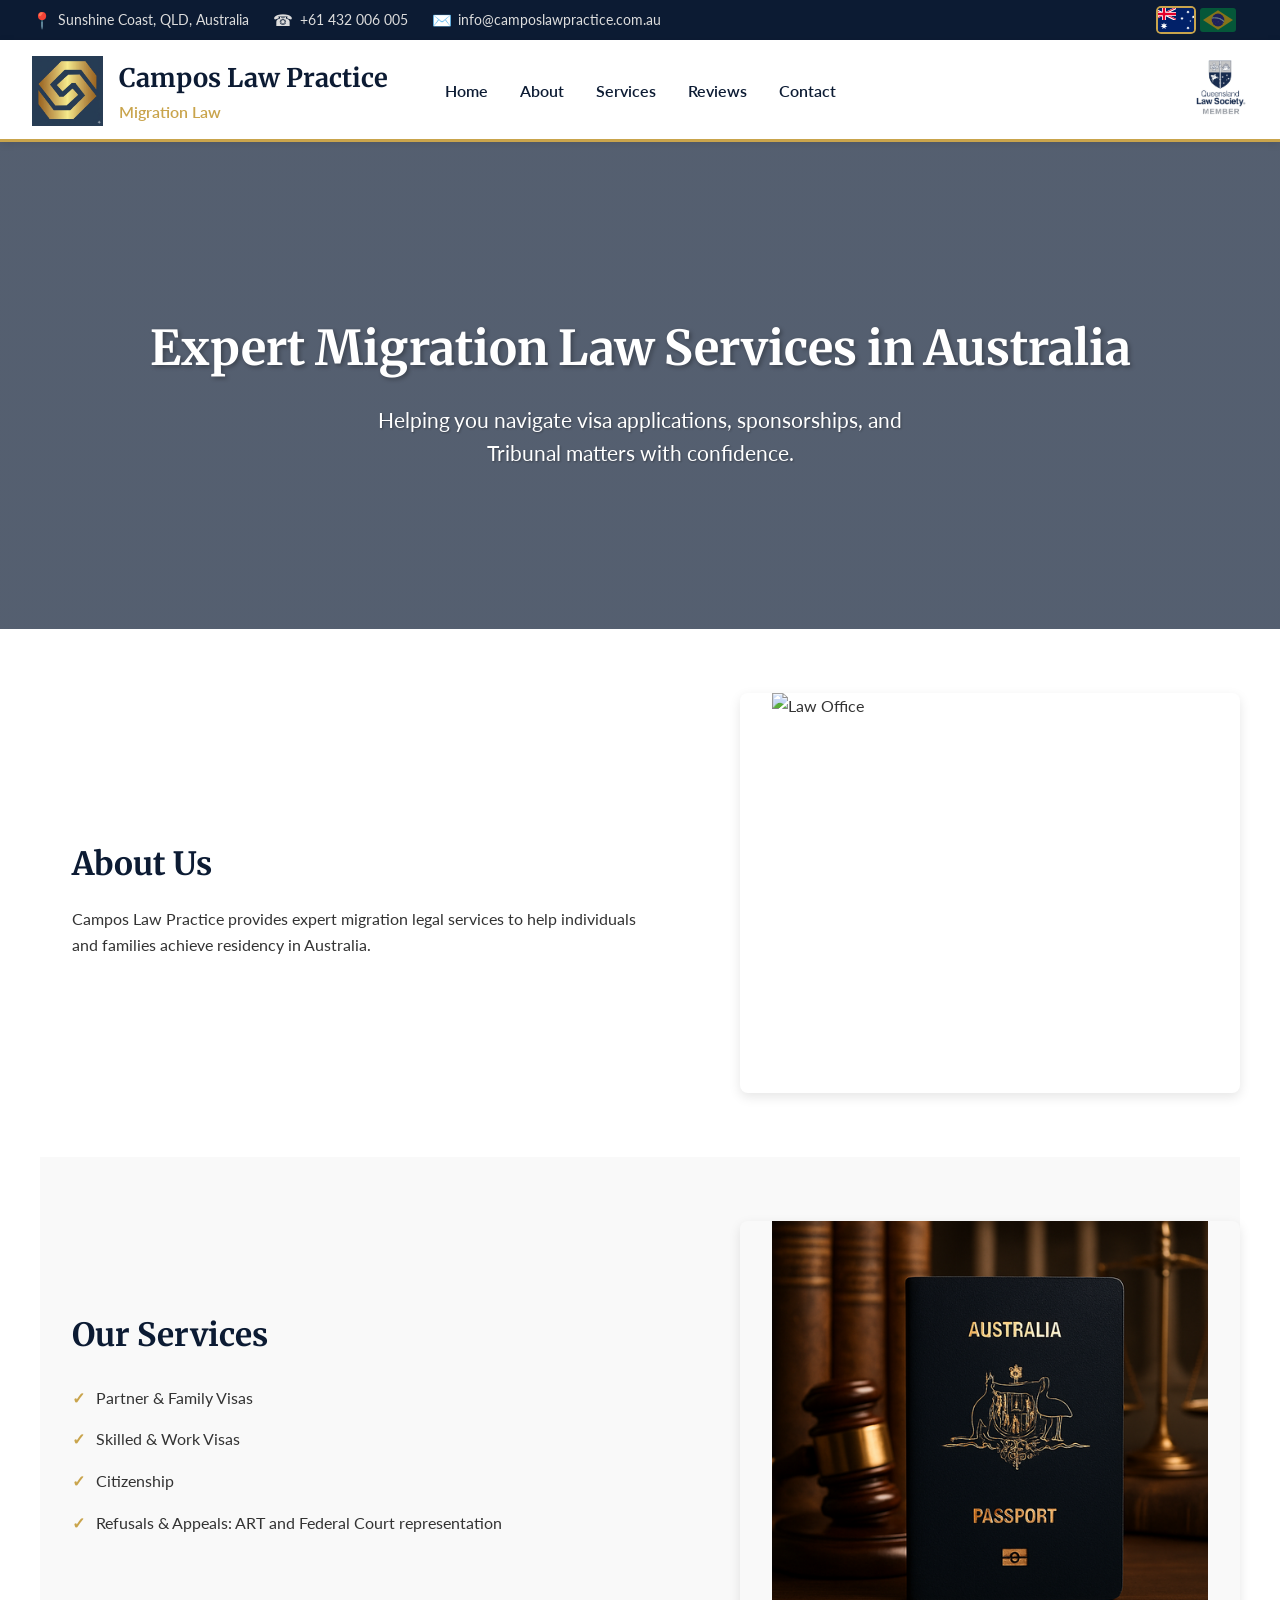
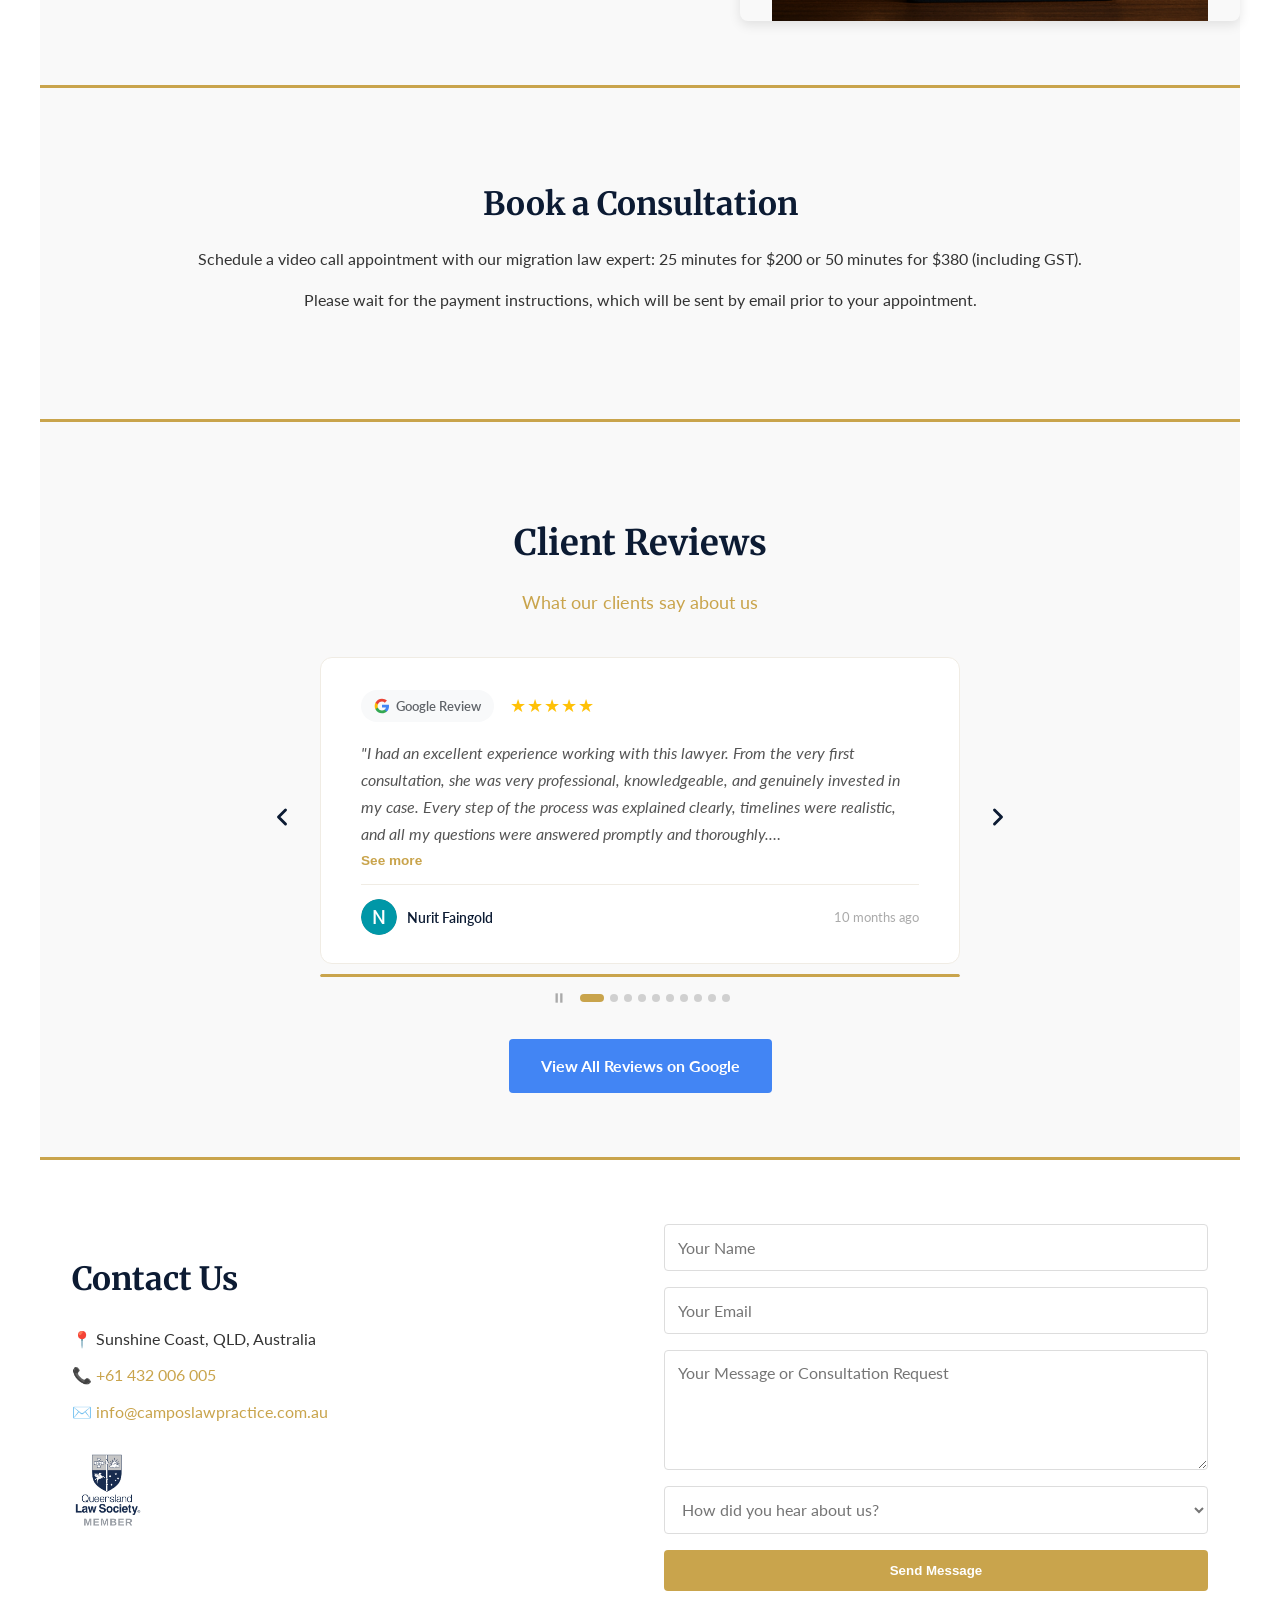
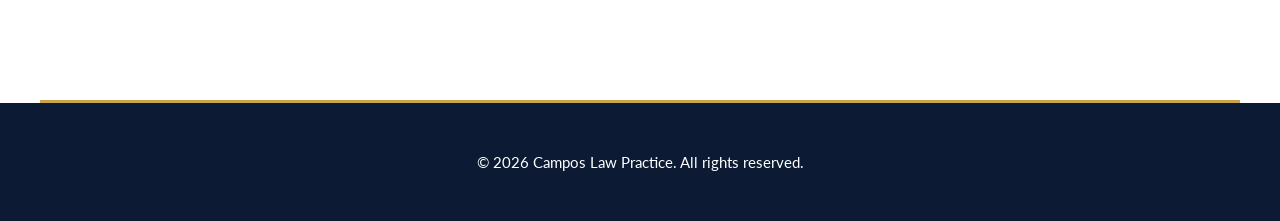
==== commit 5164f177: "Add referral dropdown, visitor metadata, and improved form feedback - Adds "How did you hear about u" ====
--- a/index.html
+++ b/index.html
@@ -67,7 +67,6 @@
         <li><a href="#services" data-key="nav-services"></a></li>
         <li><a href="#reviews" data-key="nav-reviews"></a></li>
         <li><a href="#contact" data-key="nav-contact"></a></li>
-        <li><a href="news.html" data-key="nav-news"></a></li>
       </ul>
       <a href="https://www.qls.com.au/register-of-solicitors/gilmara-campos-alves-de-melo" target="_blank" rel="noopener noreferrer"><img src="img/qls-member.png" alt="Queensland Law Society Member" class="qls-logo-nav" /></a>
     </nav>
--- a/style.css
+++ b/style.css
@@ -1113,168 +1113,3 @@
   object-fit: contain;
 }
 
-/* ===== NEWS PAGE ===== */
-
-.news-hero {
-  background: linear-gradient(rgba(12,27,51,0.88), rgba(12,27,51,0.88)),
-              url('https://images.unsplash.com/photo-1450101499163-c8848c66ca85?auto=format&fit=crop&w=1400&q=60') center/cover no-repeat;
-  min-height: 200px;
-  display: flex;
-  align-items: center;
-  justify-content: center;
-  text-align: center;
-  padding: 3rem 1.5rem;
-}
-
-.news-hero-content h1 {
-  font-family: var(--font-heading);
-  color: #ffffff;
-  font-size: 2rem;
-  margin-bottom: 0.75rem;
-}
-
-.news-hero-content p {
-  color: rgba(255,255,255,0.8);
-  font-size: 1.05rem;
-  max-width: 540px;
-}
-
-.news-section {
-  padding: 3.5rem 2rem;
-}
-
-.news-section-title {
-  font-family: var(--font-heading);
-  color: var(--primary-color);
-  text-align: center;
-  font-size: 1.5rem;
-  margin-bottom: 2.5rem;
-  position: relative;
-}
-
-.news-section-title::after {
-  content: '';
-  display: block;
-  width: 48px;
-  height: 3px;
-  background: var(--accent-color);
-  margin: 0.6rem auto 0;
-  border-radius: 2px;
-}
-
-.news-grid {
-  display: grid;
-  grid-template-columns: repeat(3, 1fr);
-  gap: 1.75rem;
-  max-width: 1100px;
-  margin: 0 auto;
-}
-
-.news-card {
-  background: #ffffff;
-  border: 1px solid #f0ece4;
-  border-top: 3px solid var(--accent-color);
-  border-radius: 4px;
-  padding: 1.5rem 1.5rem 1.25rem;
-  display: flex;
-  flex-direction: column;
-  gap: 0.6rem;
-  box-shadow: 0 2px 8px rgba(12,27,51,0.06);
-  transition: box-shadow 0.2s;
-}
-
-.news-card:hover {
-  box-shadow: 0 4px 16px rgba(12,27,51,0.12);
-}
-
-.news-category {
-  display: inline-block;
-  font-size: 0.7rem;
-  font-weight: 700;
-  letter-spacing: 0.08em;
-  text-transform: uppercase;
-  padding: 0.25rem 0.65rem;
-  border-radius: 2px;
-  align-self: flex-start;
-}
-
-.news-category.policy    { background: var(--primary-color); color: #fff; }
-.news-category.skilled   { background: var(--accent-color);  color: var(--primary-color); }
-.news-category.student   { background: #2d4a6b; color: #fff; }
-
-.news-card h3 {
-  font-family: var(--font-heading);
-  color: var(--primary-color);
-  font-size: 1rem;
-  line-height: 1.45;
-  margin: 0;
-}
-
-.news-date {
-  font-size: 0.78rem;
-  color: #888;
-  display: block;
-}
-
-.news-card p {
-  font-size: 0.92rem;
-  color: var(--text-color);
-  line-height: 1.65;
-  flex: 1;
-  margin: 0;
-}
-
-.news-read-more {
-  font-size: 0.88rem;
-  font-weight: 700;
-  color: var(--accent-color);
-  text-decoration: none;
-  align-self: flex-start;
-  margin-top: 0.25rem;
-}
-
-.news-read-more:hover {
-  color: #b08f3b;
-  text-decoration: underline;
-}
-
-.news-disclaimer {
-  background: #f0ece4;
-  text-align: center;
-  padding: 1.25rem 2rem;
-  font-size: 0.82rem;
-  color: #666;
-  font-style: italic;
-  border-top: 1px solid #e0d9ce;
-}
-
-.nav-links a.active {
-  color: var(--accent-color);
-  font-weight: 700;
-}
-
-.nav-links a.active::after {
-  transform: scaleX(1);
-  background: var(--accent-color);
-}
-
-@media (max-width: 900px) {
-  .news-grid {
-    grid-template-columns: repeat(2, 1fr);
-  }
-}
-
-@media (max-width: 600px) {
-  .news-grid {
-    grid-template-columns: 1fr;
-  }
-
-  .news-hero-content h1 {
-    font-size: 1.5rem;
-  }
-
-  .news-section {
-    padding: 2rem 1rem;
-  }
-}
-
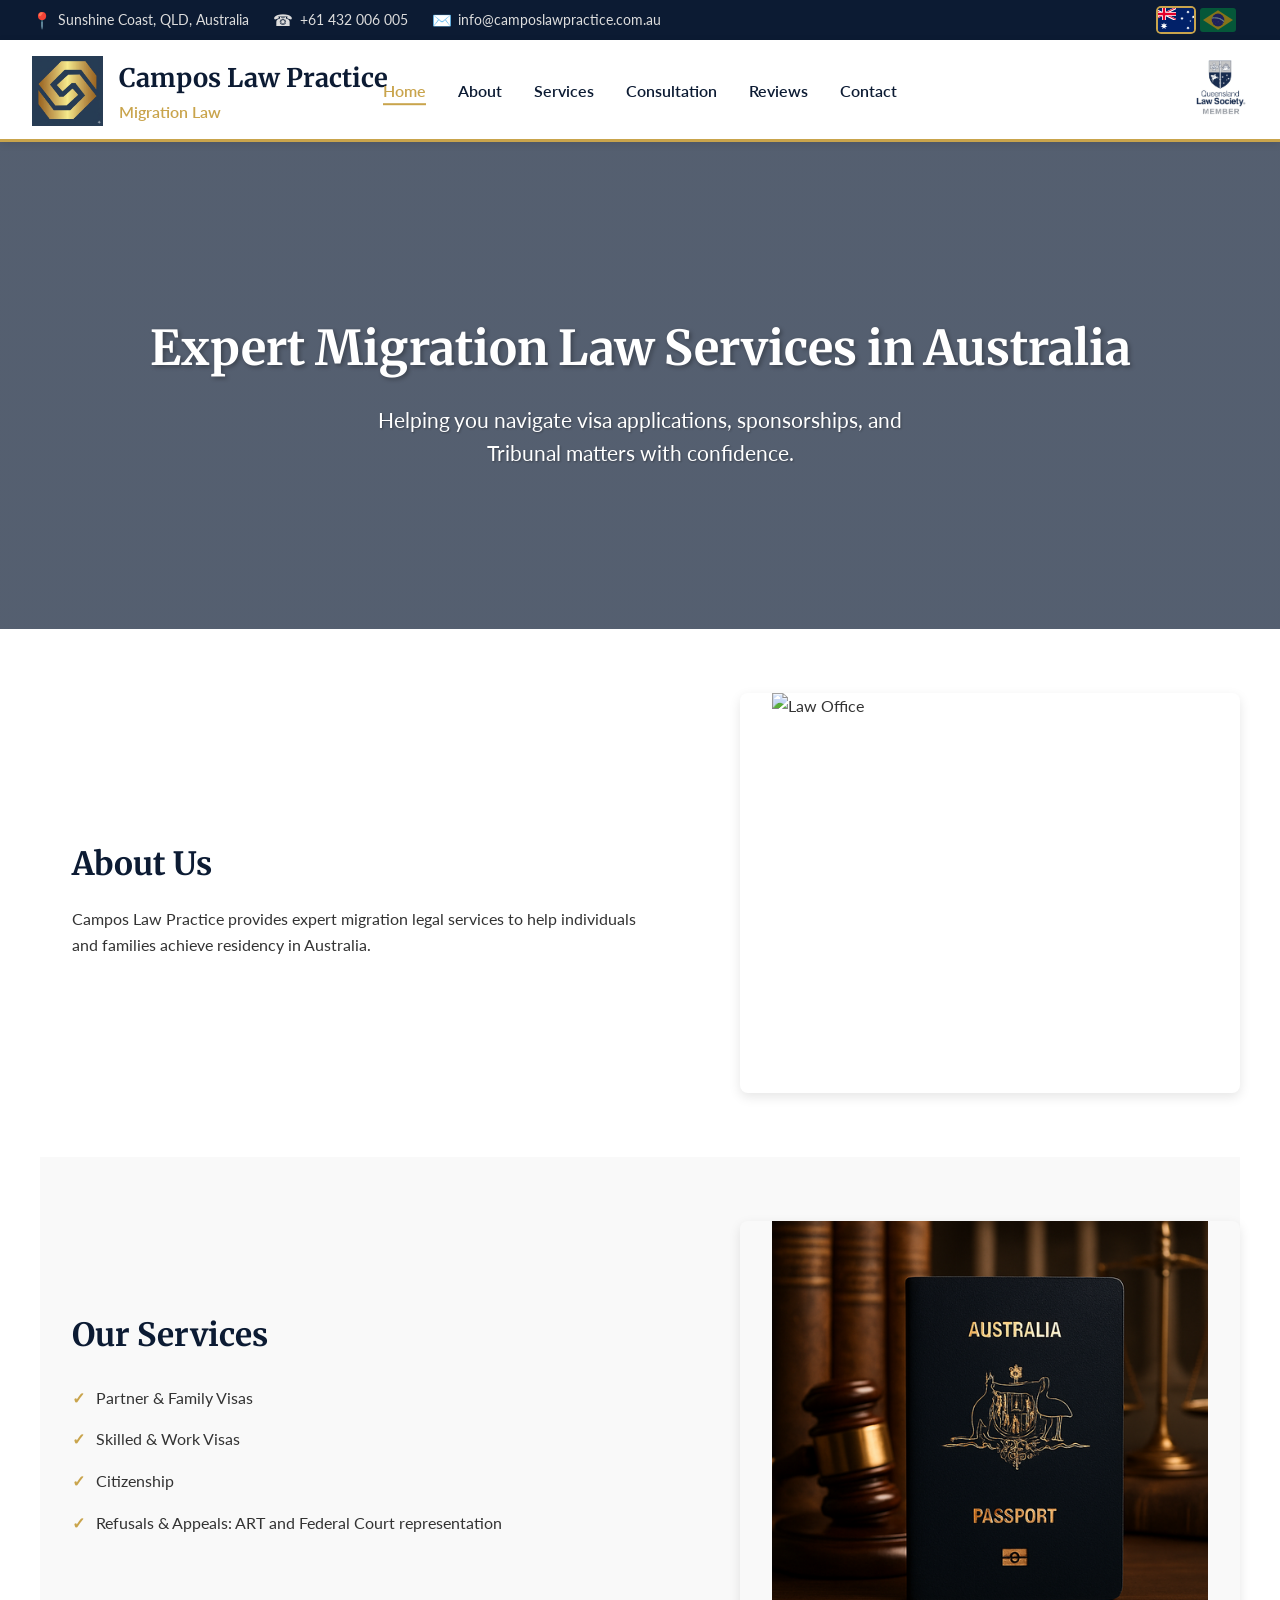
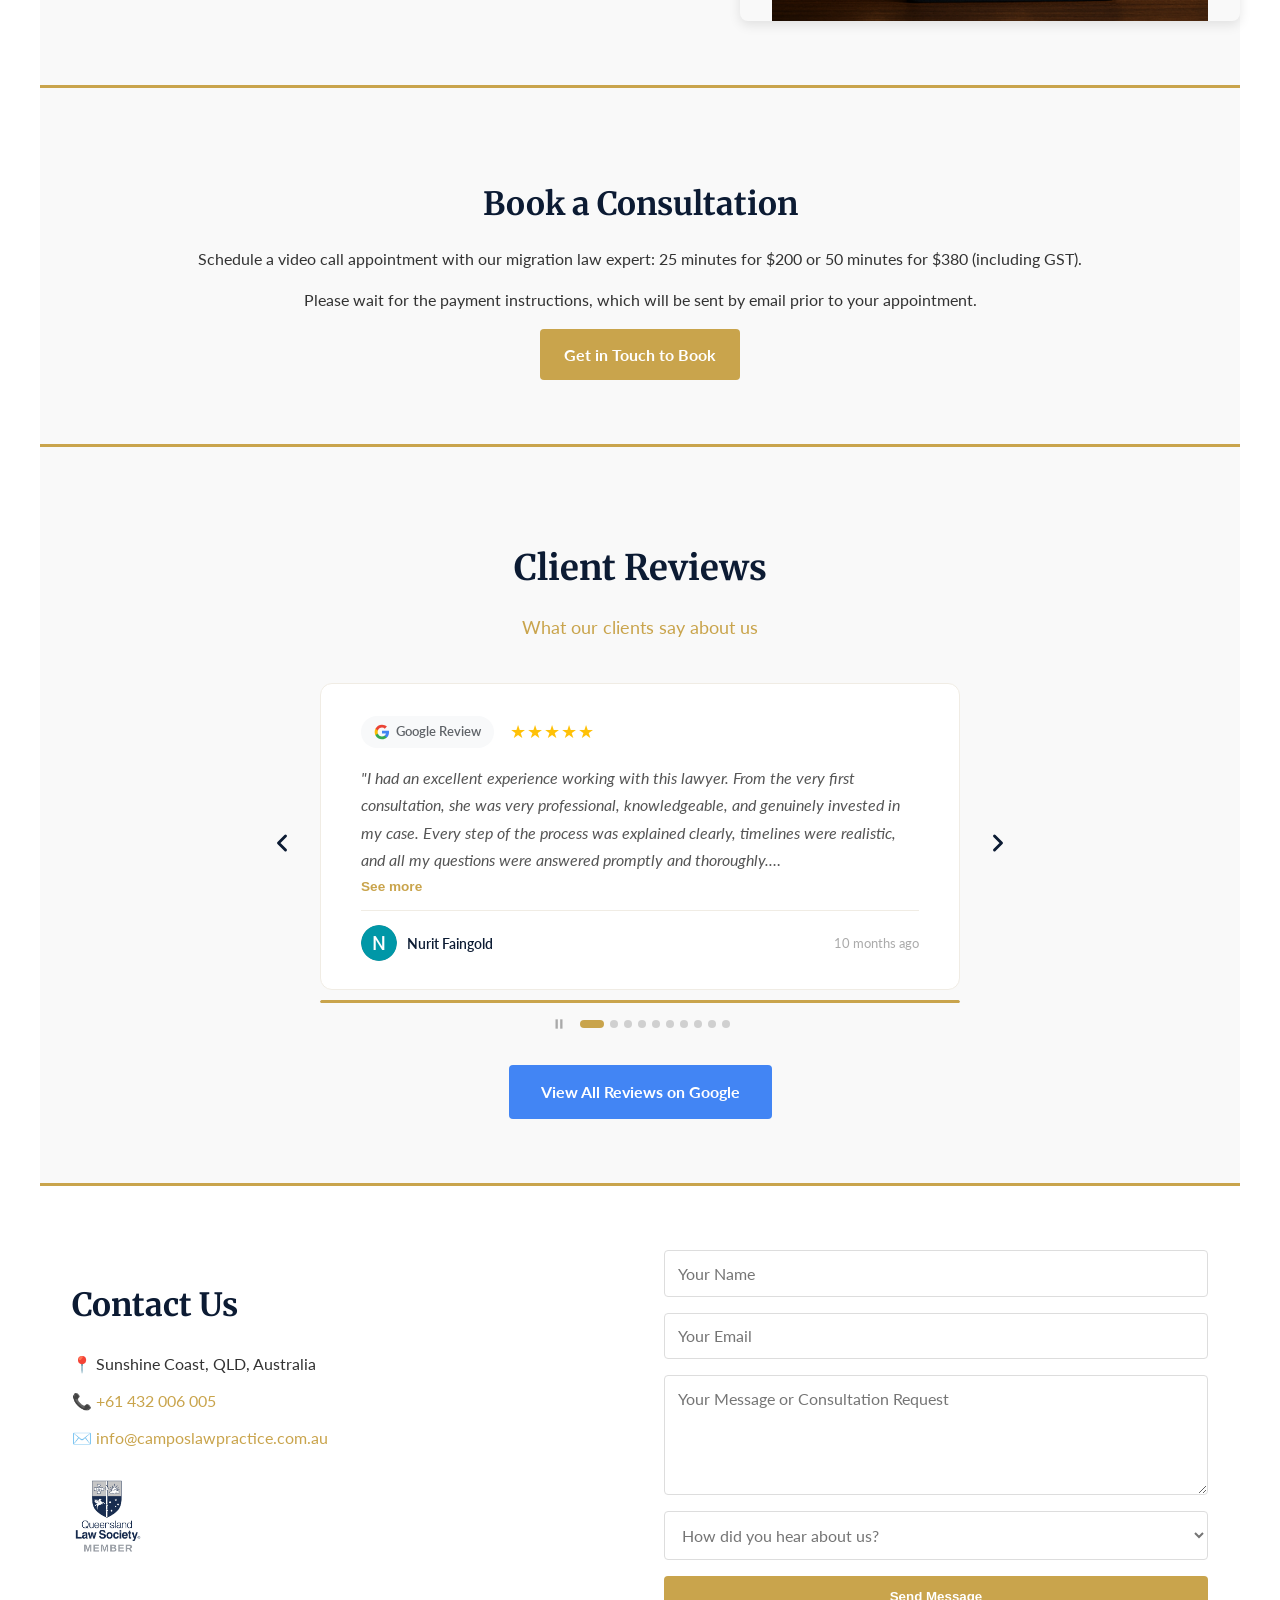
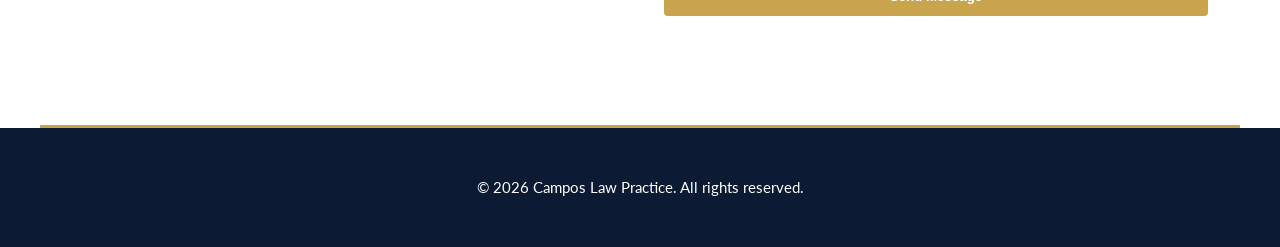
==== commit 793cbf24: "Add sticky header, smooth scroll, hamburger menu, and active nav - Sticky header fixed to top on all" ====
--- a/index.html
+++ b/index.html
@@ -65,10 +65,16 @@
         <li><a href="#home" data-key="nav-home"></a></li>
         <li><a href="#about" data-key="nav-about"></a></li>
         <li><a href="#services" data-key="nav-services"></a></li>
+        <li><a href="#appointment" data-key="nav-appointment"></a></li>
         <li><a href="#reviews" data-key="nav-reviews"></a></li>
         <li><a href="#contact" data-key="nav-contact"></a></li>
       </ul>
       <a href="https://www.qls.com.au/register-of-solicitors/gilmara-campos-alves-de-melo" target="_blank" rel="noopener noreferrer"><img src="img/qls-member.png" alt="Queensland Law Society Member" class="qls-logo-nav" /></a>
+      <button class="hamburger-btn" id="hamburger-btn" aria-label="Toggle navigation" aria-expanded="false">
+        <span></span>
+        <span></span>
+        <span></span>
+      </button>
     </nav>
   </header>
 
@@ -112,7 +118,7 @@
     <h2 data-key="appointment-title"></h2>
     <p data-key="appointment-text"></p>
     <p data-key="appointment-text2"></p>
-    <br/>
+    <a href="#contact" class="btn" data-key="appointment-cta">Get in Touch to Book</a>
   </section>
 
   <!-- ===== REVIEWS ===== -->
--- a/style.css
+++ b/style.css
@@ -12,13 +12,27 @@
   box-sizing: border-box;
 }
 
+html {
+  scroll-behavior: smooth;
+}
+
 body {
   margin: 0;
   font-family: var(--font-body);
   color: var(--text-color);
   background-color: var(--bg-color);
-  scroll-behavior: smooth;
   line-height: 1.6;
+}
+
+/* ===== STICKY HEADER ===== */
+.top-header {
+  position: sticky;
+  top: 0;
+  z-index: 1000;
+}
+
+section[id] {
+  scroll-margin-top: 80px;
 }
 
 /* ===== TOPBAR ===== */
@@ -235,6 +249,47 @@
   color: var(--accent-color);
 }
 
+.nav-links a.active {
+  color: var(--accent-color);
+}
+
+.nav-links a.active::after {
+  width: 100%;
+}
+
+/* ===== HAMBURGER ===== */
+.hamburger-btn {
+  display: none;
+  flex-direction: column;
+  justify-content: center;
+  gap: 5px;
+  background: none;
+  border: none;
+  cursor: pointer;
+  padding: 0.5rem;
+}
+
+.hamburger-btn span {
+  display: block;
+  width: 24px;
+  height: 2px;
+  background-color: var(--primary-color);
+  border-radius: 2px;
+  transition: transform 0.3s ease, opacity 0.3s ease;
+}
+
+.hamburger-btn.open span:nth-child(1) {
+  transform: translateY(7px) rotate(45deg);
+}
+
+.hamburger-btn.open span:nth-child(2) {
+  opacity: 0;
+}
+
+.hamburger-btn.open span:nth-child(3) {
+  transform: translateY(-7px) rotate(-45deg);
+}
+
 /* ===== HERO ===== */
 .hero {
   background: linear-gradient(rgba(12,27,51,0.7), rgba(12,27,51,0.7)),
@@ -911,6 +966,63 @@
   }
 }
 
+@media (max-width: 768px) {
+  .hamburger-btn {
+    display: flex;
+  }
+
+  .navbar {
+    flex-direction: row;
+    justify-content: space-between;
+    align-items: center;
+    padding: 0.75rem 1rem;
+  }
+
+  .nav-links {
+    display: none;
+    position: absolute;
+    top: 100%;
+    left: 0;
+    right: 0;
+    flex-direction: column;
+    background: #fff;
+    box-shadow: 0 4px 12px rgba(0,0,0,0.15);
+    padding: 0.5rem 0;
+    z-index: 999;
+    gap: 0;
+    margin: 0;
+    transform: none;
+    translate: none;
+  }
+
+  .nav-links.open {
+    display: flex;
+  }
+
+  .nav-links li {
+    width: 100%;
+  }
+
+  .nav-links a {
+    display: block;
+    padding: 0.9rem 2rem;
+    font-size: 1rem;
+    border-bottom: 1px solid #f0f0f0;
+  }
+
+  .nav-links a::after {
+    display: none;
+  }
+
+  .nav-links a.active {
+    background-color: #fafafa;
+  }
+
+  .qls-logo-nav {
+    display: none;
+  }
+}
+
 /* Contact items wrapper — transparent on desktop (items flow into contact-top flex) */
 .contact-items {
   display: contents;
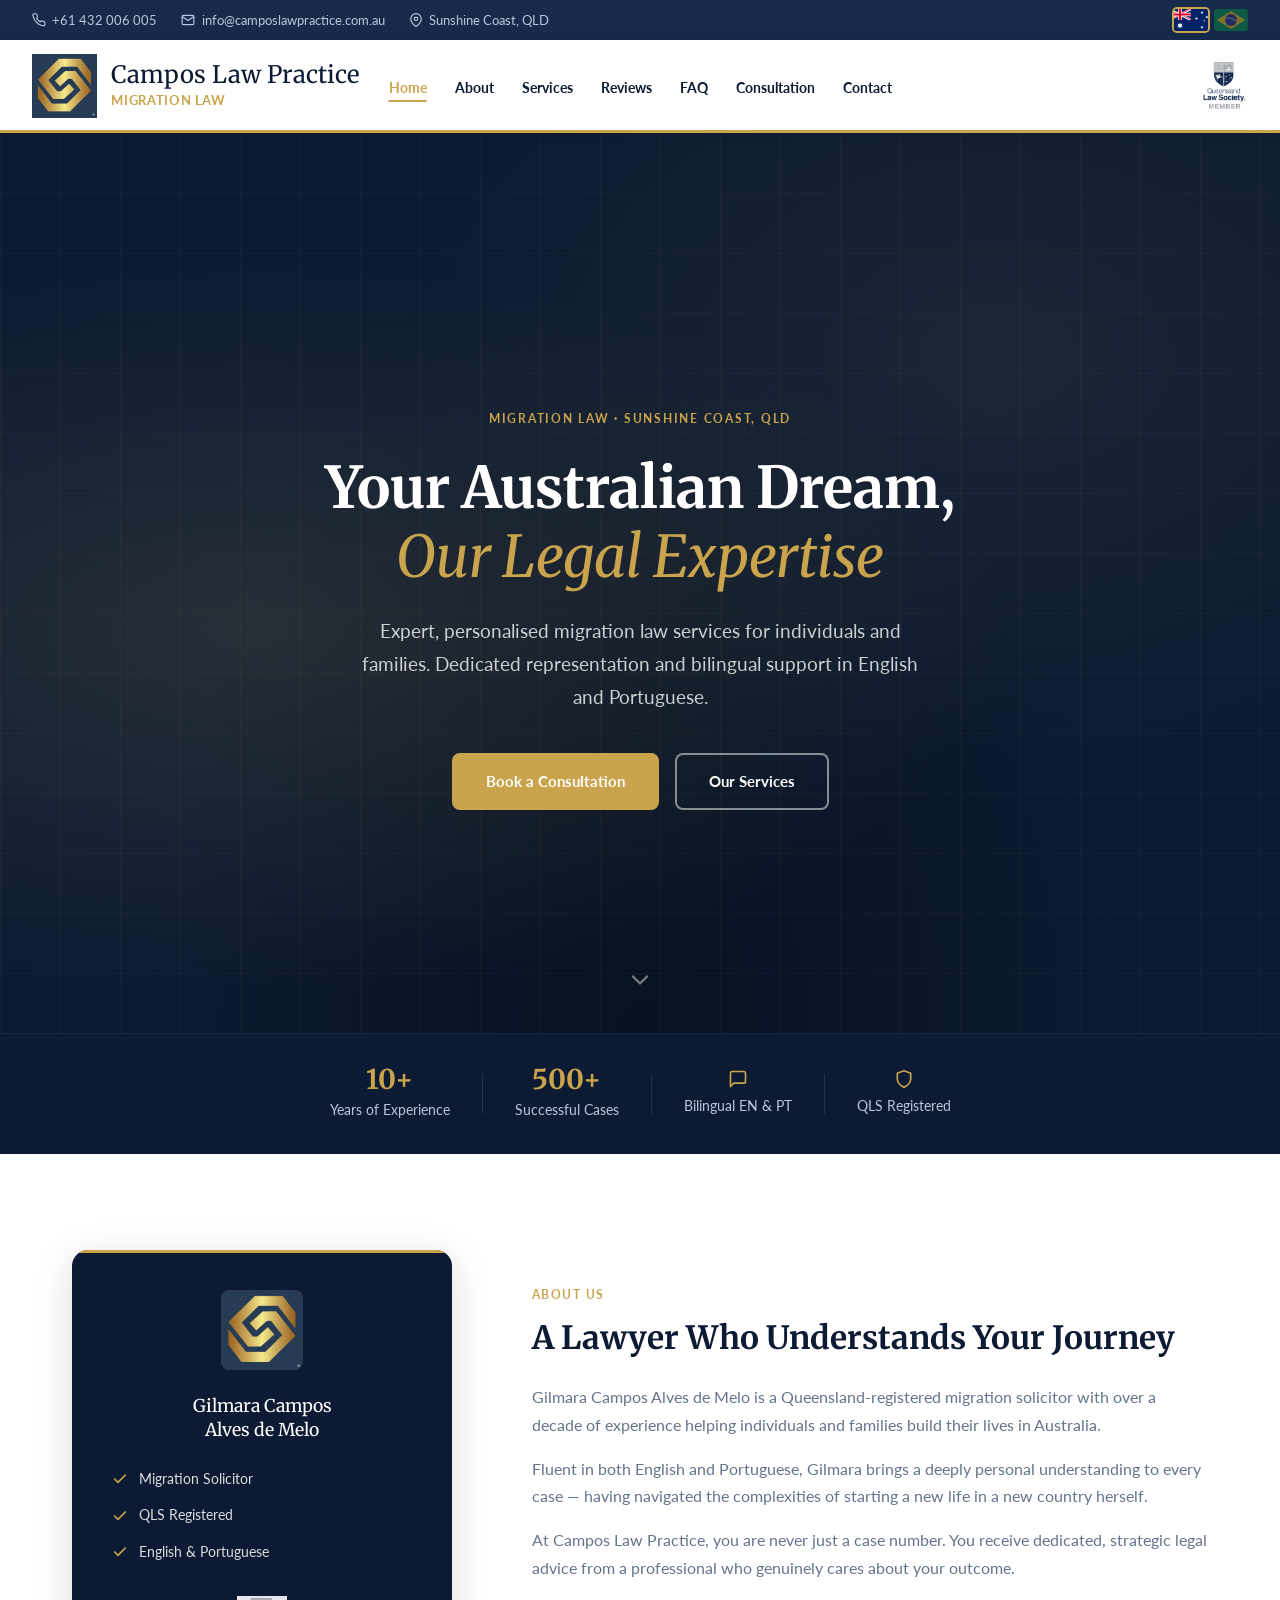
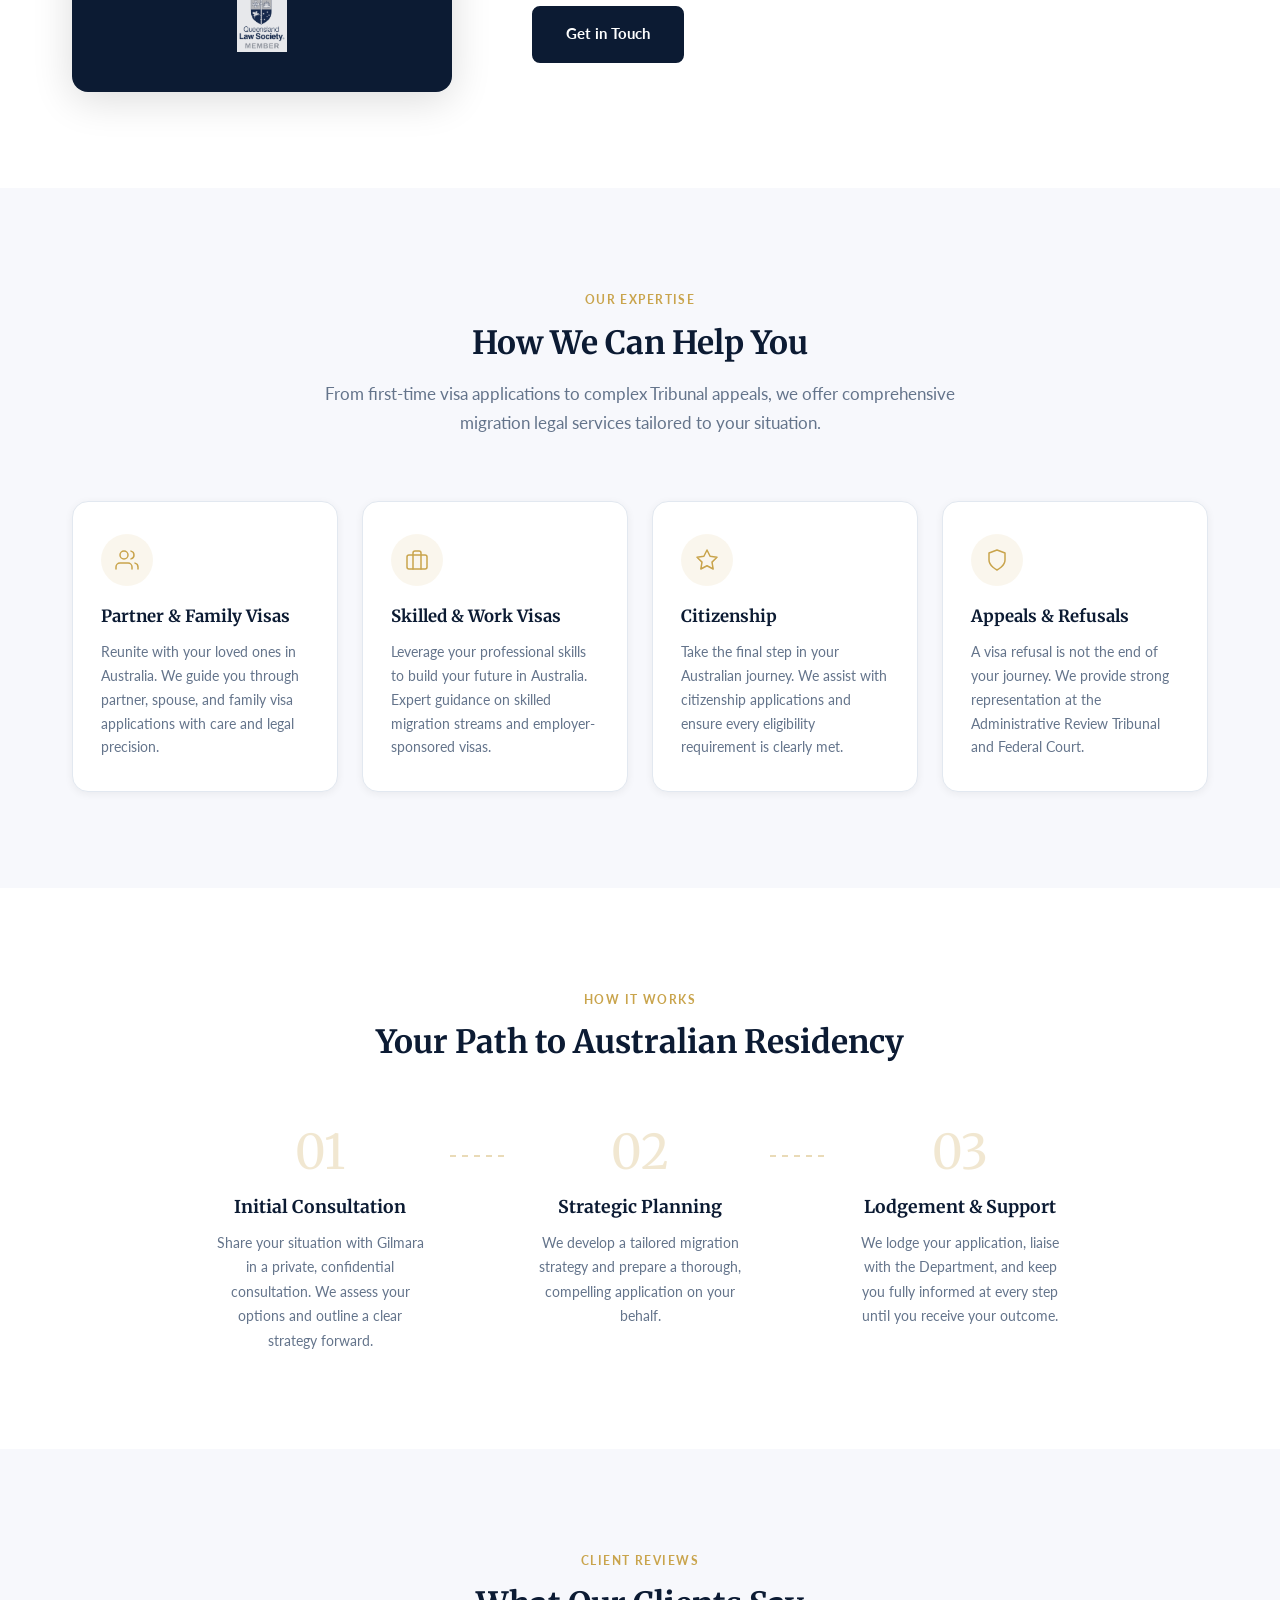
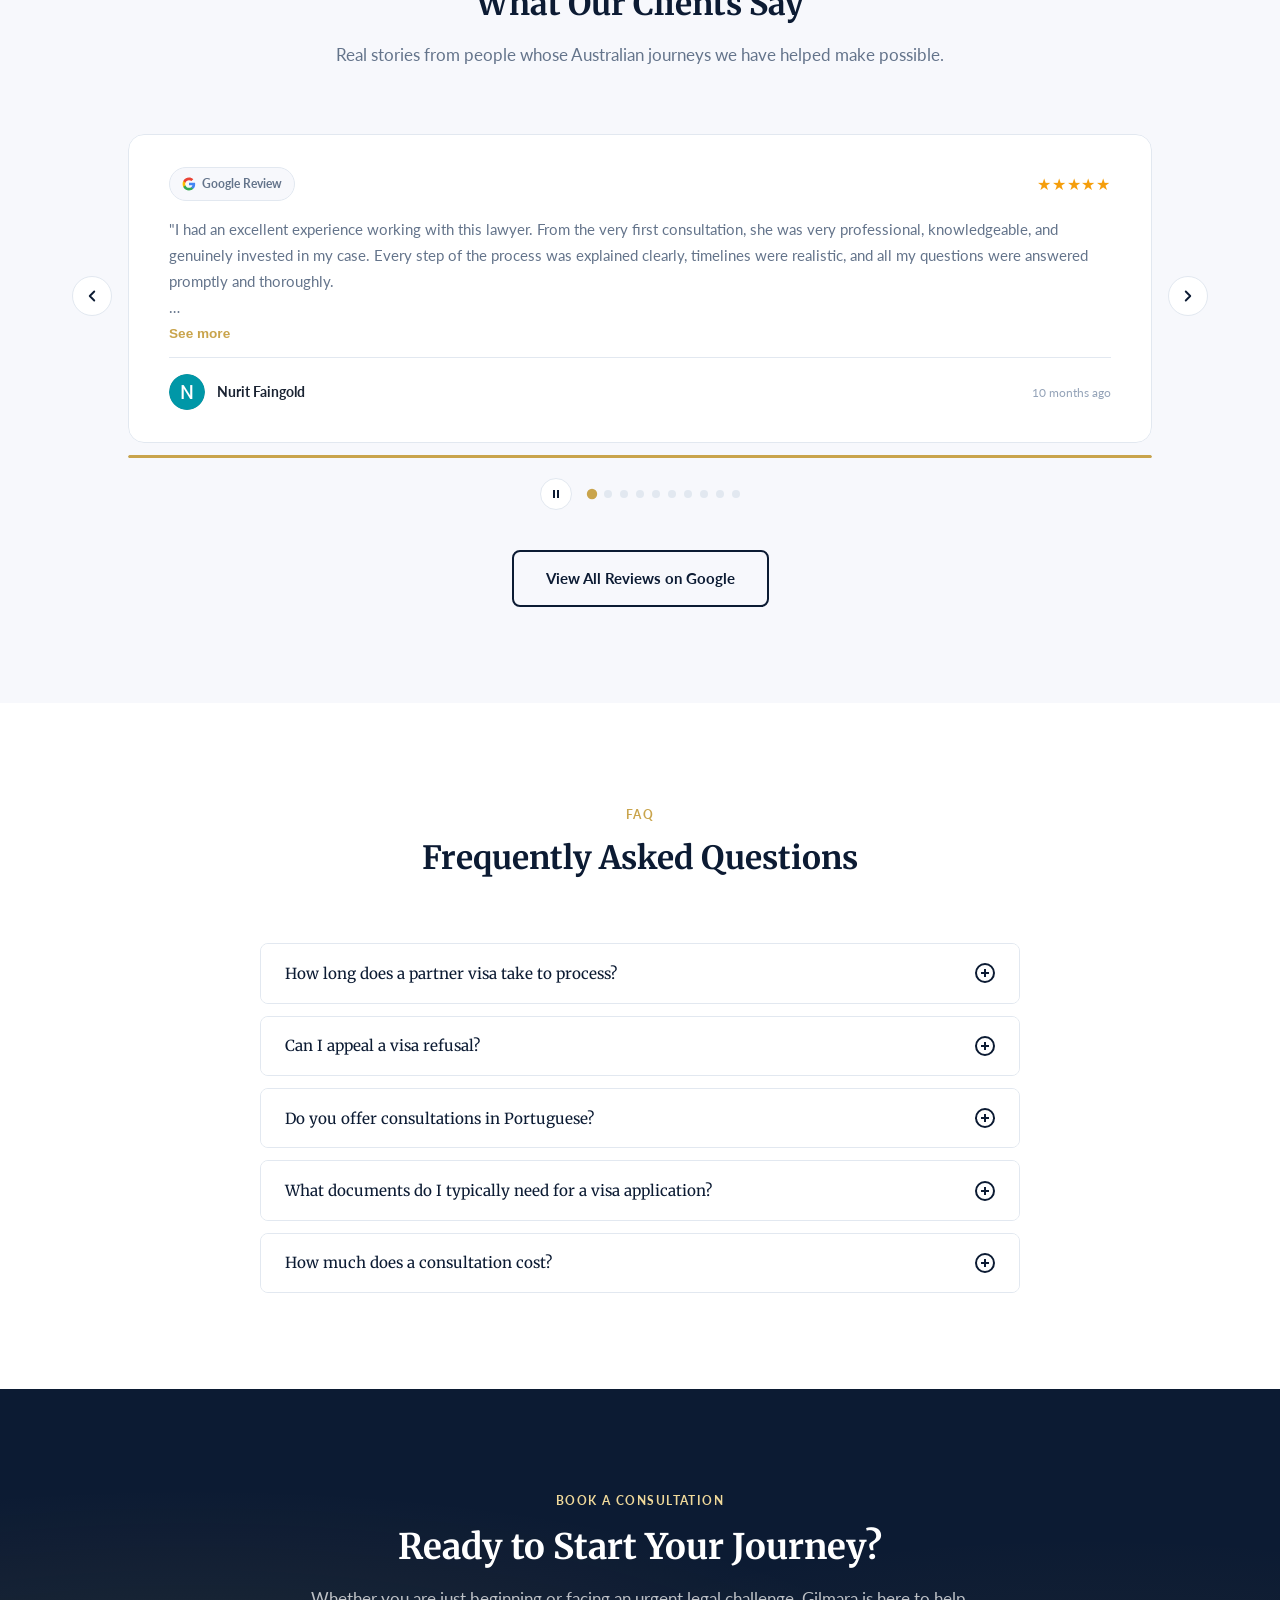
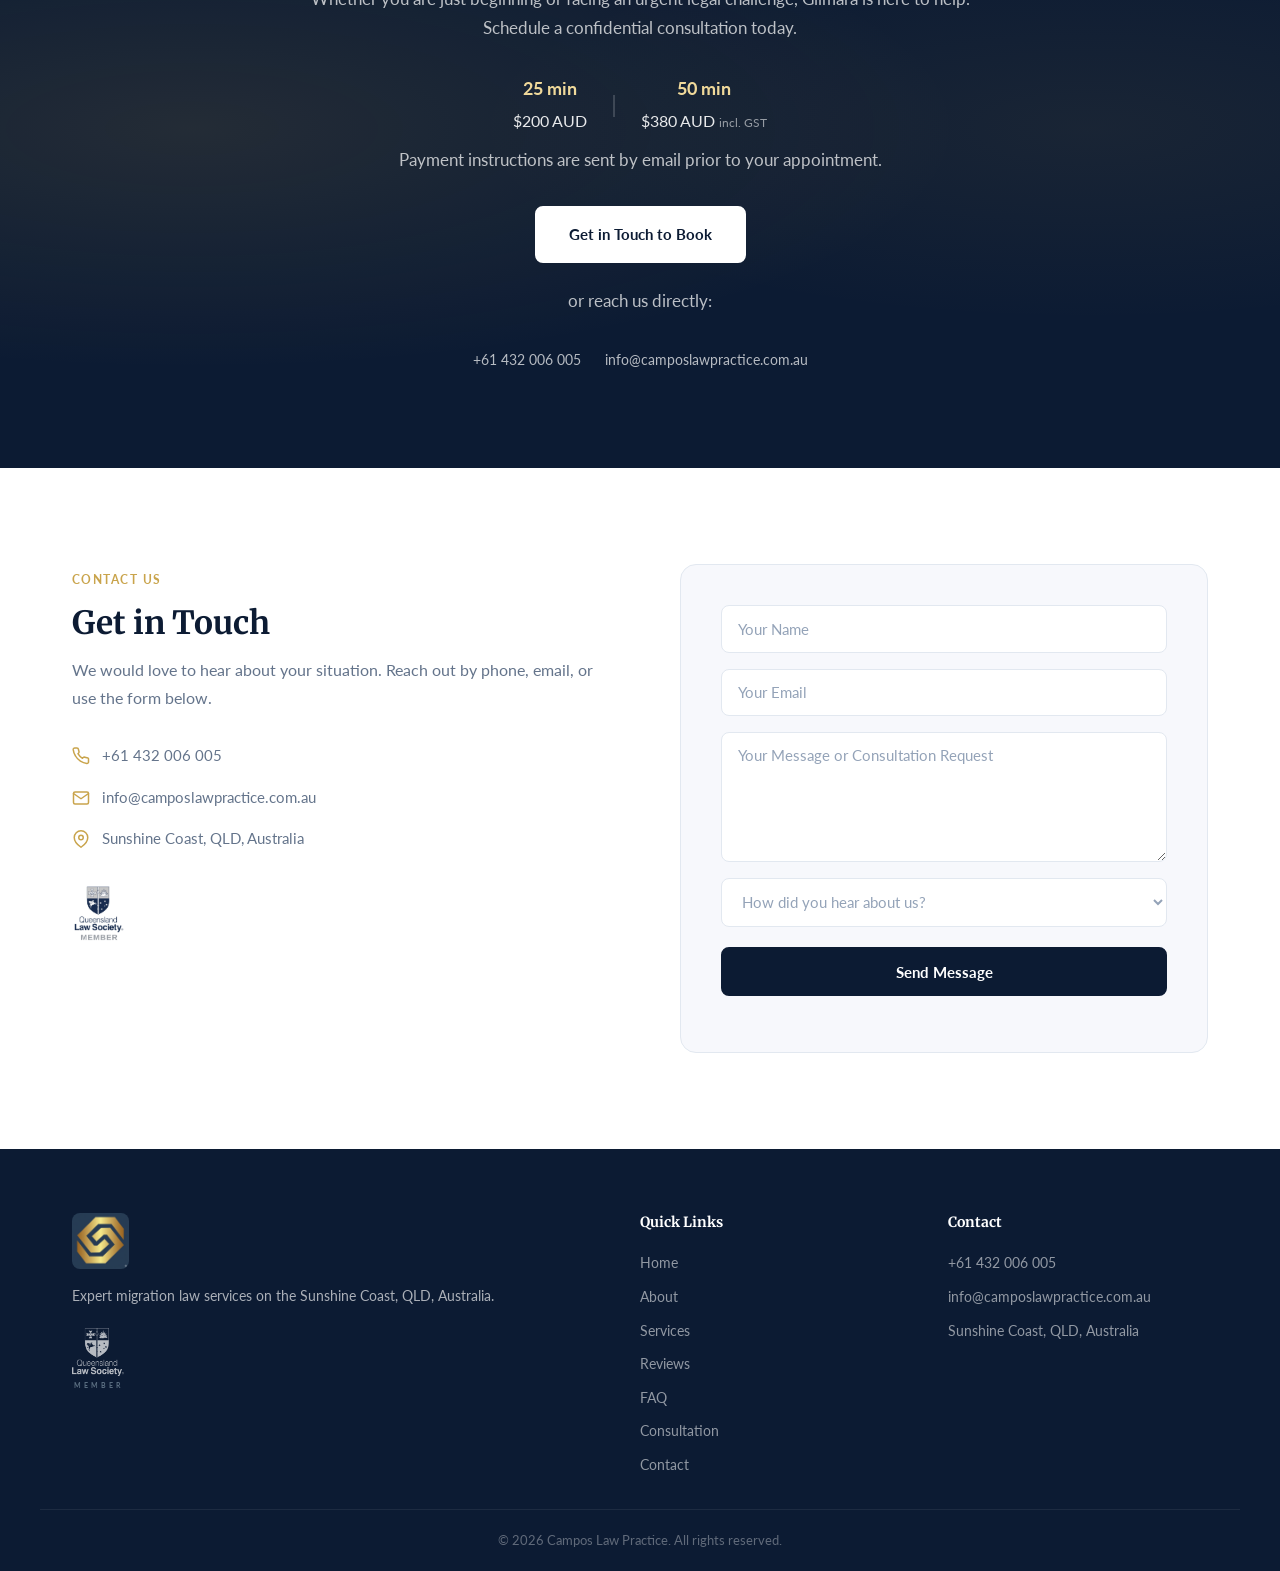
==== commit 3bfc122a: "Complete site redesign with modern UI/UX - New visual identity: grid hero with radial gold glows, an" ====
--- a/index.html
+++ b/index.html
@@ -1,7 +1,6 @@
 <!DOCTYPE html>
 <html lang="en">
 <head>
-  <!-- Google tag (gtag.js) -->
   <script async src="https://www.googletagmanager.com/gtag/js?id=G-N75990E0BG"></script>
   <script>
     window.dataLayer = window.dataLayer || [];
@@ -11,35 +10,32 @@
   </script>
   <meta charset="UTF-8" />
   <meta name="viewport" content="width=device-width, initial-scale=1.0" />
-  <title>Campos Law Practice</title>
-  <meta name="description" content="Campos Law Practice provides immigration and legal services in Sunshine Coast, Australia, supporting individuals and families with visa and migration matters." />
-  <link href="https://fonts.googleapis.com/css2?family=Lato:wght@400;700&family=Merriweather:wght@700&display=swap" rel="stylesheet">
+  <title>Campos Law Practice — Migration Law, Sunshine Coast</title>
+  <meta name="description" content="Expert migration law services on the Sunshine Coast, QLD. Partner visas, skilled migration, citizenship, appeals and refusals. Bilingual English and Portuguese." />
+  <link href="https://fonts.googleapis.com/css2?family=Lato:wght@400;700&family=Merriweather:ital,wght@0,700;1,400&display=swap" rel="stylesheet">
   <link rel="stylesheet" href="style.css" />
   <script defer src="script.js"></script>
   <link rel="icon" href="img/clp.ico">
 </head>
 <body>
+
   <!-- ===== HEADER ===== -->
-  <header class="top-header">
-    <!-- ===== TOPBAR ===== -->
+  <header class="site-header" id="site-header">
     <div class="topbar">
-      <div class="contact-top">
-        <div class="contact-items">
-          <div class="contact-item">
-            <span class="icon">📍</span>
-            <span>Sunshine Coast, QLD, Australia</span>
-          </div>
-          <div class="contact-item">
-            <span class="icon">☎</span>
-            <a href="tel:+61432006005">+61 432 006 005</a>
-          </div>
-          <div class="contact-item">
-            <span class="icon">✉️</span>
-            <a href="mailto:info@camposlawpractice.com.au">info@camposlawpractice.com.au</a>
-          </div>
-        </div>
-      </div>
-
+      <div class="topbar-contacts">
+        <a href="tel:+61432006005" class="topbar-item">
+          <svg viewBox="0 0 24 24" fill="none" stroke="currentColor" stroke-width="2" stroke-linecap="round" stroke-linejoin="round"><path d="M22 16.92v3a2 2 0 0 1-2.18 2 19.79 19.79 0 0 1-8.63-3.07A19.5 19.5 0 0 1 4.69 12 19.79 19.79 0 0 1 1.61 3.5 2 2 0 0 1 3.6 1.32h3a2 2 0 0 1 2 1.72c.127.96.361 1.903.7 2.81a2 2 0 0 1-.45 2.11L7.91 8.96a16 16 0 0 0 6.1 6.1l.96-.96a2 2 0 0 1 2.11-.45c.907.339 1.85.573 2.81.7A2 2 0 0 1 22 16.92z"/></svg>
+          +61 432 006 005
+        </a>
+        <a href="mailto:info@camposlawpractice.com.au" class="topbar-item">
+          <svg viewBox="0 0 24 24" fill="none" stroke="currentColor" stroke-width="2" stroke-linecap="round" stroke-linejoin="round"><path d="M4 4h16c1.1 0 2 .9 2 2v12c0 1.1-.9 2-2 2H4c-1.1 0-2-.9-2-2V6c0-1.1.9-2 2-2z"/><polyline points="22,6 12,13 2,6"/></svg>
+          info@camposlawpractice.com.au
+        </a>
+        <span class="topbar-item topbar-location">
+          <svg viewBox="0 0 24 24" fill="none" stroke="currentColor" stroke-width="2" stroke-linecap="round" stroke-linejoin="round"><path d="M21 10c0 7-9 13-9 13s-9-6-9-13a9 9 0 0 1 18 0z"/><circle cx="12" cy="10" r="3"/></svg>
+          Sunshine Coast, QLD
+        </span>
+      </div>
       <div class="topbar-right">
         <div class="lang-switch">
           <button id="en-btn" class="lang-btn active" title="English" aria-label="Switch to English">
@@ -49,157 +45,396 @@
             <img src="img/flag-br.svg" alt="PT" class="flag-mini">
           </button>
         </div>
-        <a href="https://www.qls.com.au/register-of-solicitors/gilmara-campos-alves-de-melo" target="_blank" rel="noopener noreferrer"><img src="img/qls2.png" alt="Queensland Law Society Member" class="qls-topbar-mobile"></a>
+        <a href="https://www.qls.com.au/register-of-solicitors/gilmara-campos-alves-de-melo" target="_blank" rel="noopener noreferrer" class="qls-topbar-link">
+          <img src="img/qls2.png" alt="Queensland Law Society Member" class="qls-topbar-img">
+        </a>
       </div>
     </div>
 
     <nav class="navbar">
-      <div class="brand">
-        <img src="img/logoclp.jpg" alt="Campos Law Practice Logo" class="logo-large" />
+      <a href="#home" class="brand">
+        <img src="img/logoclp.jpg" alt="Campos Law Practice" class="brand-logo">
         <div class="brand-text">
-          <h1>Campos Law Practice</h1>
-          <p>Migration Law</p>
-        </div>
-      </div>
-      <ul class="nav-links">
+          <span class="brand-name">Campos Law Practice</span>
+          <span class="brand-sub">Migration Law</span>
+        </div>
+      </a>
+      <ul class="nav-links" id="nav-links">
         <li><a href="#home" data-key="nav-home"></a></li>
         <li><a href="#about" data-key="nav-about"></a></li>
         <li><a href="#services" data-key="nav-services"></a></li>
+        <li><a href="#reviews" data-key="nav-reviews"></a></li>
+        <li><a href="#faq" data-key="nav-faq"></a></li>
         <li><a href="#appointment" data-key="nav-appointment"></a></li>
-        <li><a href="#reviews" data-key="nav-reviews"></a></li>
         <li><a href="#contact" data-key="nav-contact"></a></li>
       </ul>
-      <a href="https://www.qls.com.au/register-of-solicitors/gilmara-campos-alves-de-melo" target="_blank" rel="noopener noreferrer"><img src="img/qls-member.png" alt="Queensland Law Society Member" class="qls-logo-nav" /></a>
-      <button class="hamburger-btn" id="hamburger-btn" aria-label="Toggle navigation" aria-expanded="false">
-        <span></span>
-        <span></span>
-        <span></span>
-      </button>
+      <div class="nav-right">
+        <a href="https://www.qls.com.au/register-of-solicitors/gilmara-campos-alves-de-melo" target="_blank" rel="noopener noreferrer" class="qls-nav-link">
+          <img src="img/qls-member.png" alt="QLS Member" class="qls-nav-img">
+        </a>
+        <button class="hamburger-btn" id="hamburger-btn" aria-label="Toggle navigation" aria-expanded="false">
+          <span></span><span></span><span></span>
+        </button>
+      </div>
     </nav>
   </header>
 
   <!-- ===== HERO ===== -->
   <section id="home" class="hero">
     <div class="hero-content">
-      <h1 data-key="hero-title"></h1>
-      <p data-key="hero-subtitle"></p>
-    </div>
-  </section>
+      <span class="hero-eyebrow" data-key="hero-eyebrow">Migration Law · Sunshine Coast, QLD</span>
+      <h1 class="hero-title">
+        <span data-key="hero-title">Your Australian Dream,</span><br>
+        <em data-key="hero-title-em">Our Legal Expertise</em>
+      </h1>
+      <p class="hero-subtitle" data-key="hero-subtitle">Expert, personalised migration law services for individuals and families.</p>
+      <div class="hero-actions">
+        <a href="#appointment" class="btn btn-accent" data-key="hero-cta-primary">Book a Consultation</a>
+        <a href="#services" class="btn btn-ghost" data-key="hero-cta-secondary">Our Services</a>
+      </div>
+    </div>
+    <a href="#about" class="hero-scroll" aria-label="Scroll down">
+      <svg viewBox="0 0 24 24" fill="none" stroke="currentColor" stroke-width="2" stroke-linecap="round" stroke-linejoin="round"><polyline points="6 9 12 15 18 9"/></svg>
+    </a>
+  </section>
+
+  <!-- ===== TRUST BAR ===== -->
+  <div class="trust-bar">
+    <div class="trust-inner">
+      <div class="trust-item">
+        <strong class="trust-num" data-count="10" data-suffix="+">10+</strong>
+        <span data-key="trust-experience-label">Years of Experience</span>
+      </div>
+      <div class="trust-divider"></div>
+      <div class="trust-item">
+        <strong class="trust-num" data-count="500" data-suffix="+">500+</strong>
+        <span data-key="trust-cases-label">Successful Cases</span>
+      </div>
+      <div class="trust-divider"></div>
+      <div class="trust-item">
+        <svg viewBox="0 0 24 24" fill="none" stroke="currentColor" stroke-width="2" stroke-linecap="round" stroke-linejoin="round"><path d="M21 15a2 2 0 0 1-2 2H7l-4 4V5a2 2 0 0 1 2-2h14a2 2 0 0 1 2 2z"/></svg>
+        <span data-key="trust-languages-label">Bilingual EN & PT</span>
+      </div>
+      <div class="trust-divider"></div>
+      <div class="trust-item">
+        <svg viewBox="0 0 24 24" fill="none" stroke="currentColor" stroke-width="2" stroke-linecap="round" stroke-linejoin="round"><path d="M12 22s8-4 8-10V5l-8-3-8 3v7c0 6 8 10 8 10z"/></svg>
+        <span data-key="trust-registered-label">QLS Registered</span>
+      </div>
+    </div>
+  </div>
 
   <!-- ===== ABOUT ===== -->
-  <section id="about" class="content-section two-column section-white">
-    <div class="text">
-      <h2 data-key="about-title"></h2>
-      <p data-key="about-text"></p>
-    </div>
-    <div class="image-container">
-      <img src="https://images.unsplash.com/photo-1589829545856-d10d557cf95f?auto=format&fit=crop&w=800&q=60" alt="Law Office" />
+  <section id="about" class="section section-white">
+    <div class="container about-grid">
+      <div class="about-card" data-animate>
+        <img src="img/logoclp.jpg" alt="Campos Law Practice" class="about-card-logo">
+        <div class="about-card-name">Gilmara Campos<br>Alves de Melo</div>
+        <ul class="about-card-creds">
+          <li>
+            <svg viewBox="0 0 24 24" fill="none" stroke="currentColor" stroke-width="2.5" stroke-linecap="round" stroke-linejoin="round"><polyline points="20 6 9 17 4 12"/></svg>
+            <span data-key="about-credential-role">Migration Solicitor</span>
+          </li>
+          <li>
+            <svg viewBox="0 0 24 24" fill="none" stroke="currentColor" stroke-width="2.5" stroke-linecap="round" stroke-linejoin="round"><polyline points="20 6 9 17 4 12"/></svg>
+            <span data-key="about-credential-reg">QLS Registered</span>
+          </li>
+          <li>
+            <svg viewBox="0 0 24 24" fill="none" stroke="currentColor" stroke-width="2.5" stroke-linecap="round" stroke-linejoin="round"><polyline points="20 6 9 17 4 12"/></svg>
+            <span data-key="about-credential-lang">English & Portuguese</span>
+          </li>
+        </ul>
+        <a href="https://www.qls.com.au/register-of-solicitors/gilmara-campos-alves-de-melo" target="_blank" rel="noopener noreferrer">
+          <img src="img/qls-member.png" alt="Queensland Law Society" class="about-card-qls">
+        </a>
+      </div>
+      <div class="about-content" data-animate data-delay="2">
+        <span class="section-label" data-key="about-label">About Us</span>
+        <h2 data-key="about-title">A Lawyer Who Understands Your Journey</h2>
+        <p data-key="about-p1"></p>
+        <p data-key="about-p2"></p>
+        <p data-key="about-p3"></p>
+        <a href="#contact" class="btn btn-primary" data-key="about-cta">Get in Touch</a>
+      </div>
     </div>
   </section>
 
   <!-- ===== SERVICES ===== -->
-  <section id="services" class="content-section two-column reverse section-gray">
-    <div class="image-container">
-      <img src="img/passport.png" alt="Legal Services" />
-    </div>
-    <div class="text">
-      <h2 data-key="services-title"></h2>
-      <ul>
-        <li data-key="service1"></li>
-        <li data-key="service2"></li>
-        <li data-key="service3"></li>
-        <li data-key="service4"></li>
-      </ul>
-    </div>
-  </section>
-
-  <!-- ===== APPOINTMENT ===== -->
-  <section id="appointment" class="content-section highlight">
-    <h2 data-key="appointment-title"></h2>
-    <p data-key="appointment-text"></p>
-    <p data-key="appointment-text2"></p>
-    <a href="#contact" class="btn" data-key="appointment-cta">Get in Touch to Book</a>
+  <section id="services" class="section section-alt">
+    <div class="container">
+      <div class="section-header" data-animate>
+        <span class="section-label" data-key="services-label">Our Expertise</span>
+        <h2 data-key="services-title">How We Can Help You</h2>
+        <p data-key="services-subtitle"></p>
+      </div>
+      <div class="services-grid">
+        <div class="service-card" data-animate data-delay="1">
+          <div class="service-icon">
+            <svg viewBox="0 0 24 24" fill="none" stroke="currentColor" stroke-width="1.5" stroke-linecap="round" stroke-linejoin="round"><path d="M17 21v-2a4 4 0 0 0-4-4H5a4 4 0 0 0-4 4v2"/><circle cx="9" cy="7" r="4"/><path d="M23 21v-2a4 4 0 0 0-3-3.87"/><path d="M16 3.13a4 4 0 0 1 0 7.75"/></svg>
+          </div>
+          <h3 data-key="service1-title">Partner & Family Visas</h3>
+          <p data-key="service1-desc"></p>
+        </div>
+        <div class="service-card" data-animate data-delay="2">
+          <div class="service-icon">
+            <svg viewBox="0 0 24 24" fill="none" stroke="currentColor" stroke-width="1.5" stroke-linecap="round" stroke-linejoin="round"><rect x="2" y="7" width="20" height="14" rx="2" ry="2"/><path d="M16 21V5a2 2 0 0 0-2-2h-4a2 2 0 0 0-2 2v16"/></svg>
+          </div>
+          <h3 data-key="service2-title">Skilled & Work Visas</h3>
+          <p data-key="service2-desc"></p>
+        </div>
+        <div class="service-card" data-animate data-delay="3">
+          <div class="service-icon">
+            <svg viewBox="0 0 24 24" fill="none" stroke="currentColor" stroke-width="1.5" stroke-linecap="round" stroke-linejoin="round"><polygon points="12 2 15.09 8.26 22 9.27 17 14.14 18.18 21.02 12 17.77 5.82 21.02 7 14.14 2 9.27 8.91 8.26 12 2"/></svg>
+          </div>
+          <h3 data-key="service3-title">Citizenship</h3>
+          <p data-key="service3-desc"></p>
+        </div>
+        <div class="service-card" data-animate data-delay="4">
+          <div class="service-icon">
+            <svg viewBox="0 0 24 24" fill="none" stroke="currentColor" stroke-width="1.5" stroke-linecap="round" stroke-linejoin="round"><path d="M12 22s8-4 8-10V5l-8-3-8 3v7c0 6 8 10 8 10z"/></svg>
+          </div>
+          <h3 data-key="service4-title">Appeals & Refusals</h3>
+          <p data-key="service4-desc"></p>
+        </div>
+      </div>
+    </div>
+  </section>
+
+  <!-- ===== PROCESS ===== -->
+  <section class="section section-white process-section">
+    <div class="container">
+      <div class="section-header" data-animate>
+        <span class="section-label" data-key="process-label">How It Works</span>
+        <h2 data-key="process-title">Your Path to Australian Residency</h2>
+      </div>
+      <div class="process-steps">
+        <div class="process-step" data-animate data-delay="1">
+          <div class="step-num">01</div>
+          <h3 data-key="process-step1-title">Initial Consultation</h3>
+          <p data-key="process-step1-desc"></p>
+        </div>
+        <div class="process-connector" aria-hidden="true"></div>
+        <div class="process-step" data-animate data-delay="2">
+          <div class="step-num">02</div>
+          <h3 data-key="process-step2-title">Strategic Planning</h3>
+          <p data-key="process-step2-desc"></p>
+        </div>
+        <div class="process-connector" aria-hidden="true"></div>
+        <div class="process-step" data-animate data-delay="3">
+          <div class="step-num">03</div>
+          <h3 data-key="process-step3-title">Lodgement & Support</h3>
+          <p data-key="process-step3-desc"></p>
+        </div>
+      </div>
+    </div>
   </section>
 
   <!-- ===== REVIEWS ===== -->
-  <section id="reviews" class="content-section reviews-section">
-    <h2 data-key="reviews-title">Client Reviews</h2>
-    <p class="reviews-subtitle" data-key="reviews-subtitle">What our clients say about us</p>
-
-    <div class="carousel-wrapper">
-      <button class="carousel-arrow carousel-prev" aria-label="Previous review">
-        <svg viewBox="0 0 24 24" fill="none" stroke="currentColor" stroke-width="2.5" stroke-linecap="round" stroke-linejoin="round"><polyline points="15 18 9 12 15 6"/></svg>
-      </button>
-      <div class="carousel-track-container">
-        <div class="carousel-track-overflow">
-          <div class="carousel-track" id="reviews-carousel"></div>
-        </div>
-        <div class="carousel-progress-track">
-          <div class="carousel-progress-bar" id="carousel-progress-bar"></div>
-        </div>
-      </div>
-      <button class="carousel-arrow carousel-next" aria-label="Next review">
-        <svg viewBox="0 0 24 24" fill="none" stroke="currentColor" stroke-width="2.5" stroke-linecap="round" stroke-linejoin="round"><polyline points="9 18 15 12 9 6"/></svg>
-      </button>
-    </div>
-
-    <div class="carousel-controls">
-      <button class="carousel-play-pause" id="carousel-play-pause" aria-label="Pause carousel">
-        <svg class="icon-pause" viewBox="0 0 24 24" fill="currentColor"><rect x="6" y="4" width="4" height="16"/><rect x="14" y="4" width="4" height="16"/></svg>
-        <svg class="icon-play" viewBox="0 0 24 24" fill="currentColor" style="display:none"><polygon points="5 3 19 12 5 21 5 3"/></svg>
-      </button>
-      <div class="carousel-dots" id="carousel-dots"></div>
-    </div>
-
-    <div class="google-reviews-link">
-      <a href="https://www.google.com/maps/search/?api=1&query=Campos+Law+Practice+Sunshine+Coast" target="_blank" rel="noopener noreferrer" class="btn-review" data-key="reviews-cta">
-        View All Reviews on Google
-      </a>
+  <section id="reviews" class="section section-alt">
+    <div class="container">
+      <div class="section-header" data-animate>
+        <span class="section-label" data-key="reviews-label">Client Reviews</span>
+        <h2 data-key="reviews-title">What Our Clients Say</h2>
+        <p data-key="reviews-subtitle"></p>
+      </div>
+
+      <div class="carousel-wrapper">
+        <button class="carousel-arrow carousel-prev" aria-label="Previous review">
+          <svg viewBox="0 0 24 24" fill="none" stroke="currentColor" stroke-width="2.5" stroke-linecap="round" stroke-linejoin="round"><polyline points="15 18 9 12 15 6"/></svg>
+        </button>
+        <div class="carousel-track-container">
+          <div class="carousel-track-overflow">
+            <div class="carousel-track" id="reviews-carousel"></div>
+          </div>
+          <div class="carousel-progress-track">
+            <div class="carousel-progress-bar" id="carousel-progress-bar"></div>
+          </div>
+        </div>
+        <button class="carousel-arrow carousel-next" aria-label="Next review">
+          <svg viewBox="0 0 24 24" fill="none" stroke="currentColor" stroke-width="2.5" stroke-linecap="round" stroke-linejoin="round"><polyline points="9 18 15 12 9 6"/></svg>
+        </button>
+      </div>
+
+      <div class="carousel-controls">
+        <button class="carousel-play-pause" id="carousel-play-pause" aria-label="Pause carousel">
+          <svg class="icon-pause" viewBox="0 0 24 24" fill="currentColor"><rect x="6" y="4" width="4" height="16"/><rect x="14" y="4" width="4" height="16"/></svg>
+          <svg class="icon-play" viewBox="0 0 24 24" fill="currentColor" style="display:none"><polygon points="5 3 19 12 5 21 5 3"/></svg>
+        </button>
+        <div class="carousel-dots" id="carousel-dots"></div>
+      </div>
+
+      <div class="reviews-cta-wrap">
+        <a href="https://www.google.com/maps/search/?api=1&query=Campos+Law+Practice+Sunshine+Coast" target="_blank" rel="noopener noreferrer" class="btn btn-outline" data-key="reviews-cta">
+          View All Reviews on Google
+        </a>
+      </div>
+    </div>
+  </section>
+
+  <!-- ===== FAQ ===== -->
+  <section id="faq" class="section section-white">
+    <div class="container faq-container">
+      <div class="section-header" data-animate>
+        <span class="section-label" data-key="faq-label">FAQ</span>
+        <h2 data-key="faq-title">Frequently Asked Questions</h2>
+      </div>
+      <div class="faq-list">
+        <div class="faq-item" data-animate data-delay="1">
+          <button class="faq-q" aria-expanded="false">
+            <span data-key="faq1-q">How long does a partner visa take?</span>
+            <span class="faq-icon" aria-hidden="true"></span>
+          </button>
+          <div class="faq-a"><p data-key="faq1-a"></p></div>
+        </div>
+        <div class="faq-item" data-animate data-delay="2">
+          <button class="faq-q" aria-expanded="false">
+            <span data-key="faq2-q">Can I appeal a visa refusal?</span>
+            <span class="faq-icon" aria-hidden="true"></span>
+          </button>
+          <div class="faq-a"><p data-key="faq2-a"></p></div>
+        </div>
+        <div class="faq-item" data-animate data-delay="3">
+          <button class="faq-q" aria-expanded="false">
+            <span data-key="faq3-q">Do you offer consultations in Portuguese?</span>
+            <span class="faq-icon" aria-hidden="true"></span>
+          </button>
+          <div class="faq-a"><p data-key="faq3-a"></p></div>
+        </div>
+        <div class="faq-item" data-animate data-delay="4">
+          <button class="faq-q" aria-expanded="false">
+            <span data-key="faq4-q">What documents do I need?</span>
+            <span class="faq-icon" aria-hidden="true"></span>
+          </button>
+          <div class="faq-a"><p data-key="faq4-a"></p></div>
+        </div>
+        <div class="faq-item" data-animate data-delay="5">
+          <button class="faq-q" aria-expanded="false">
+            <span data-key="faq5-q">How much does a consultation cost?</span>
+            <span class="faq-icon" aria-hidden="true"></span>
+          </button>
+          <div class="faq-a"><p data-key="faq5-a"></p></div>
+        </div>
+      </div>
+    </div>
+  </section>
+
+  <!-- ===== APPOINTMENT CTA ===== -->
+  <section id="appointment" class="section cta-section">
+    <div class="cta-content" data-animate>
+      <span class="section-label light" data-key="appointment-label">Book a Consultation</span>
+      <h2 data-key="appointment-title">Ready to Start Your Journey?</h2>
+      <p data-key="appointment-subtitle"></p>
+      <div class="cta-pricing">
+        <div class="cta-price-item">
+          <strong>25 min</strong>
+          <span>$200 AUD</span>
+        </div>
+        <div class="cta-price-divider">|</div>
+        <div class="cta-price-item">
+          <strong>50 min</strong>
+          <span>$380 AUD <small>incl. GST</small></span>
+        </div>
+      </div>
+      <p class="cta-note" data-key="appointment-note"></p>
+      <a href="#contact" class="btn btn-accent-light" data-key="appointment-cta">Get in Touch to Book</a>
+      <p class="cta-or" data-key="appointment-or">or reach us directly:</p>
+      <div class="cta-contacts">
+        <a href="tel:+61432006005">+61 432 006 005</a>
+        <a href="mailto:info@camposlawpractice.com.au">info@camposlawpractice.com.au</a>
+      </div>
     </div>
   </section>
 
   <!-- ===== CONTACT ===== -->
-  <section id="contact" class="content-section contact-section">
-    <div class="contact-info">
-      <h2 data-key="contact-title"></h2>
-      <p>📍 Sunshine Coast, QLD, Australia</p>
-      <p><a href="tel:+61432006005">📞 +61 432 006 005</a></p>
-      <p><a href="mailto:info@camposlawpractice.com.au">✉️ info@camposlawpractice.com.au</a></p>
-      <a href="https://www.qls.com.au/register-of-solicitors/gilmara-campos-alves-de-melo" target="_blank" rel="noopener noreferrer"><img src="img/qls-member.png" alt="Queensland Law Society Member" class="qls-logo" /></a>
-    </div>
-    <form action="https://formspree.io/f/mpqqzvgr" method="POST" target="_top" id="contact-form">
-      <input type="hidden" name="referrer" id="form-referrer">
-      <input type="hidden" name="browser" id="form-browser">
-      <input type="hidden" name="device-type" id="form-device-type">
-      <input type="hidden" name="ip-address" id="form-ip">
-      <input type="hidden" name="country" id="form-country">
-      <input type="text" name="name" id="name" data-i18n-placeholder="form-name" placeholder="Your Name" required>
-      <input type="email" name="email" id="email" data-i18n-placeholder="form-email" placeholder="Your Email" required>
-      <textarea id="message" name="message" data-i18n-placeholder="form-message" placeholder="Your Message or Consultation Request" required></textarea>
-      <select name="how-did-you-hear" id="how-did-you-hear">
-        <option value="" disabled selected data-key="form-referral-label"></option>
-        <option value="google-search" data-key="form-referral-google-search"></option>
-        <option value="google-maps" data-key="form-referral-google-maps"></option>
-        <option value="friend-family" data-key="form-referral-friend"></option>
-        <option value="facebook" data-key="form-referral-facebook"></option>
-        <option value="instagram" data-key="form-referral-instagram"></option>
-        <option value="linkedin" data-key="form-referral-linkedin"></option>
-        <option value="professional" data-key="form-referral-professional"></option>
-        <option value="other" data-key="form-referral-other-option"></option>
-      </select>
-      <input type="text" name="how-did-you-hear-other" id="how-did-you-hear-other" data-i18n-placeholder="form-referral-other-detail" style="display:none">
-      <button type="submit" class="btn" data-i18n="form-submit">Send Message</button>
-      <p id="my-form-status"></p>
-    </form>
+  <section id="contact" class="section section-white">
+    <div class="container contact-grid">
+      <div class="contact-info" data-animate>
+        <span class="section-label" data-key="contact-label">Contact Us</span>
+        <h2 data-key="contact-title">Get in Touch</h2>
+        <p data-key="contact-subtitle"></p>
+        <ul class="contact-details">
+          <li>
+            <svg viewBox="0 0 24 24" fill="none" stroke="currentColor" stroke-width="2" stroke-linecap="round" stroke-linejoin="round"><path d="M22 16.92v3a2 2 0 0 1-2.18 2 19.79 19.79 0 0 1-8.63-3.07A19.5 19.5 0 0 1 4.69 12 19.79 19.79 0 0 1 1.61 3.5 2 2 0 0 1 3.6 1.32h3a2 2 0 0 1 2 1.72c.127.96.361 1.903.7 2.81a2 2 0 0 1-.45 2.11L7.91 8.96a16 16 0 0 0 6.1 6.1l.96-.96a2 2 0 0 1 2.11-.45c.907.339 1.85.573 2.81.7A2 2 0 0 1 22 16.92z"/></svg>
+            <a href="tel:+61432006005">+61 432 006 005</a>
+          </li>
+          <li>
+            <svg viewBox="0 0 24 24" fill="none" stroke="currentColor" stroke-width="2" stroke-linecap="round" stroke-linejoin="round"><path d="M4 4h16c1.1 0 2 .9 2 2v12c0 1.1-.9 2-2 2H4c-1.1 0-2-.9-2-2V6c0-1.1.9-2 2-2z"/><polyline points="22,6 12,13 2,6"/></svg>
+            <a href="mailto:info@camposlawpractice.com.au">info@camposlawpractice.com.au</a>
+          </li>
+          <li>
+            <svg viewBox="0 0 24 24" fill="none" stroke="currentColor" stroke-width="2" stroke-linecap="round" stroke-linejoin="round"><path d="M21 10c0 7-9 13-9 13s-9-6-9-13a9 9 0 0 1 18 0z"/><circle cx="12" cy="10" r="3"/></svg>
+            <span>Sunshine Coast, QLD, Australia</span>
+          </li>
+        </ul>
+        <a href="https://www.qls.com.au/register-of-solicitors/gilmara-campos-alves-de-melo" target="_blank" rel="noopener noreferrer">
+          <img src="img/qls-member.png" alt="Queensland Law Society Member" class="contact-qls">
+        </a>
+      </div>
+
+      <div class="contact-form-wrap" data-animate data-delay="2">
+        <form action="https://formspree.io/f/mpqqzvgr" method="POST" target="_top" id="contact-form">
+          <input type="hidden" name="referrer" id="form-referrer">
+          <input type="hidden" name="browser" id="form-browser">
+          <input type="hidden" name="device-type" id="form-device-type">
+          <input type="hidden" name="ip-address" id="form-ip">
+          <input type="hidden" name="country" id="form-country">
+          <input type="text" name="name" id="name" data-i18n-placeholder="form-name" placeholder="Your Name" required>
+          <input type="email" name="email" id="email" data-i18n-placeholder="form-email" placeholder="Your Email" required>
+          <textarea name="message" id="message" data-i18n-placeholder="form-message" placeholder="Your Message or Consultation Request" required></textarea>
+          <select name="how-did-you-hear" id="how-did-you-hear">
+            <option value="" disabled selected data-key="form-referral-label"></option>
+            <option value="google-search" data-key="form-referral-google-search"></option>
+            <option value="google-maps" data-key="form-referral-google-maps"></option>
+            <option value="friend-family" data-key="form-referral-friend"></option>
+            <option value="facebook" data-key="form-referral-facebook"></option>
+            <option value="instagram" data-key="form-referral-instagram"></option>
+            <option value="linkedin" data-key="form-referral-linkedin"></option>
+            <option value="professional" data-key="form-referral-professional"></option>
+            <option value="other" data-key="form-referral-other-option"></option>
+          </select>
+          <input type="text" name="how-did-you-hear-other" id="how-did-you-hear-other" data-i18n-placeholder="form-referral-other-detail" style="display:none">
+          <button type="submit" class="btn btn-primary" data-i18n="form-submit">Send Message</button>
+          <p id="my-form-status"></p>
+        </form>
+      </div>
+    </div>
   </section>
 
   <!-- ===== FOOTER ===== -->
-  <footer>
-    <a href="https://www.qls.com.au/register-of-solicitors/gilmara-campos-alves-de-melo" target="_blank" rel="noopener noreferrer" class="qls-mobile-badge qls-footer-mobile">
-      <img src="img/qls-logo-dark.png" alt="Queensland Law Society Member">
-      <span class="qls-member-label">MEMBER</span>
-    </a>
-    <p>&copy; <span id="year"></span> Campos Law Practice. All rights reserved.</p>
+  <footer class="site-footer">
+    <div class="footer-inner">
+      <div class="footer-brand">
+        <img src="img/logoclp.jpg" alt="Campos Law Practice" class="footer-logo">
+        <p data-key="footer-tagline">Expert migration law services on the Sunshine Coast, QLD, Australia.</p>
+        <a href="https://www.qls.com.au/register-of-solicitors/gilmara-campos-alves-de-melo" target="_blank" rel="noopener noreferrer" class="footer-qls-link">
+          <img src="img/qls-logo-dark.png" alt="Queensland Law Society">
+          <span class="qls-member-label">MEMBER</span>
+        </a>
+      </div>
+      <div class="footer-col">
+        <h4 data-key="footer-nav-title">Quick Links</h4>
+        <ul>
+          <li><a href="#home" data-key="nav-home">Home</a></li>
+          <li><a href="#about" data-key="nav-about">About</a></li>
+          <li><a href="#services" data-key="nav-services">Services</a></li>
+          <li><a href="#reviews" data-key="nav-reviews">Reviews</a></li>
+          <li><a href="#faq" data-key="nav-faq">FAQ</a></li>
+          <li><a href="#appointment" data-key="nav-appointment">Consultation</a></li>
+          <li><a href="#contact" data-key="nav-contact">Contact</a></li>
+        </ul>
+      </div>
+      <div class="footer-col">
+        <h4 data-key="footer-contact-title">Contact</h4>
+        <ul>
+          <li><a href="tel:+61432006005">+61 432 006 005</a></li>
+          <li><a href="mailto:info@camposlawpractice.com.au">info@camposlawpractice.com.au</a></li>
+          <li>Sunshine Coast, QLD, Australia</li>
+        </ul>
+      </div>
+    </div>
+    <div class="footer-bottom">
+      <p>&copy; <span id="year"></span> Campos Law Practice. <span data-key="footer-copy">All rights reserved.</span></p>
+    </div>
   </footer>
+
 </body>
 </html>
--- a/style.css
+++ b/style.css
@@ -1,261 +1,329 @@
+/* ===== DESIGN TOKENS ===== */
 :root {
-  --primary-color: #0c1b33;
-  --accent-color: #c9a44c;
-  --bg-color: #ffffff;
-  --text-color: #333333;
-  --font-heading: 'Merriweather', serif;
-  --font-body: 'Lato', sans-serif;
-}
-
-/* ===== GLOBAL ===== */
-* {
-  box-sizing: border-box;
-}
-
-html {
-  scroll-behavior: smooth;
-}
+  --primary:       #0c1b33;
+  --primary-light: #162a4a;
+  --accent:        #c9a44c;
+  --accent-hover:  #b8933b;
+  --accent-light:  #f0d99a;
+  --bg:            #ffffff;
+  --bg-alt:        #f7f8fc;
+  --text:          #1a2332;
+  --text-muted:    #64748b;
+  --text-light:    #94a3b8;
+  --border:        #e2e8f0;
+  --radius:        8px;
+  --radius-lg:     16px;
+  --shadow-sm:     0 2px 8px rgba(0,0,0,0.06);
+  --shadow-md:     0 4px 20px rgba(0,0,0,0.10);
+  --shadow-lg:     0 8px 40px rgba(0,0,0,0.14);
+  --ease:          0.25s ease;
+  --font-heading:  'Merriweather', serif;
+  --font-body:     'Lato', sans-serif;
+  --max-w:         1200px;
+}
+
+/* ===== RESET ===== */
+*, *::before, *::after { box-sizing: border-box; margin: 0; padding: 0; }
+
+html { scroll-behavior: smooth; }
 
 body {
-  margin: 0;
   font-family: var(--font-body);
-  color: var(--text-color);
-  background-color: var(--bg-color);
-  line-height: 1.6;
-}
-
-/* ===== STICKY HEADER ===== */
-.top-header {
-  position: sticky;
-  top: 0;
-  z-index: 1000;
-}
-
-section[id] {
-  scroll-margin-top: 80px;
-}
+  color: var(--text);
+  background: var(--bg);
+  line-height: 1.7;
+  -webkit-font-smoothing: antialiased;
+}
+
+img { max-width: 100%; display: block; }
+a { color: inherit; text-decoration: none; }
+
+section[id] { scroll-margin-top: 80px; }
+
+/* ===== LAYOUT ===== */
+.container {
+  max-width: var(--max-w);
+  margin: 0 auto;
+  padding: 0 2rem;
+}
+
+.section { padding: 6rem 2rem; }
+.section-white { background: var(--bg); }
+.section-alt   { background: var(--bg-alt); }
+
+/* ===== TYPOGRAPHY ===== */
+h1, h2, h3, h4 {
+  font-family: var(--font-heading);
+  color: var(--primary);
+  line-height: 1.3;
+}
+
+.section-label {
+  display: inline-block;
+  font-size: 0.75rem;
+  font-weight: 700;
+  letter-spacing: 0.12em;
+  text-transform: uppercase;
+  color: var(--accent);
+  margin-bottom: 0.75rem;
+}
+
+.section-label.light { color: var(--accent-light); }
+
+.section-header {
+  text-align: center;
+  max-width: 680px;
+  margin: 0 auto 4rem;
+}
+
+.section-header h2 { font-size: 2rem; margin-bottom: 1rem; }
+.section-header p  { color: var(--text-muted); font-size: 1.05rem; }
+
+/* ===== BUTTONS ===== */
+.btn {
+  display: inline-block;
+  padding: 0.85rem 2rem;
+  border-radius: var(--radius);
+  font-family: var(--font-body);
+  font-size: 0.95rem;
+  font-weight: 700;
+  cursor: pointer;
+  transition: all var(--ease);
+  border: 2px solid transparent;
+  text-align: center;
+  white-space: nowrap;
+}
+
+.btn-primary {
+  background: var(--primary);
+  color: #fff;
+  border-color: var(--primary);
+}
+.btn-primary:hover {
+  background: var(--primary-light);
+  border-color: var(--primary-light);
+  transform: translateY(-2px);
+  box-shadow: var(--shadow-md);
+}
+
+.btn-accent {
+  background: var(--accent);
+  color: #fff;
+  border-color: var(--accent);
+}
+.btn-accent:hover {
+  background: var(--accent-hover);
+  border-color: var(--accent-hover);
+  transform: translateY(-2px);
+  box-shadow: 0 4px 20px rgba(201,164,76,0.35);
+}
+
+.btn-accent-light {
+  background: #fff;
+  color: var(--primary);
+  border-color: #fff;
+}
+.btn-accent-light:hover {
+  background: var(--accent-light);
+  border-color: var(--accent-light);
+  transform: translateY(-2px);
+}
+
+.btn-ghost {
+  background: transparent;
+  color: #fff;
+  border-color: rgba(255,255,255,0.5);
+}
+.btn-ghost:hover {
+  background: rgba(255,255,255,0.1);
+  border-color: #fff;
+}
+
+.btn-outline {
+  background: transparent;
+  color: var(--primary);
+  border-color: var(--primary);
+}
+.btn-outline:hover {
+  background: var(--primary);
+  color: #fff;
+  transform: translateY(-2px);
+}
+
+/* ===== SCROLL ANIMATIONS ===== */
+[data-animate] {
+  opacity: 0;
+  transform: translateY(28px);
+  transition: opacity 0.65s ease, transform 0.65s ease;
+}
+[data-animate][data-delay="1"] { transition-delay: 0.10s; }
+[data-animate][data-delay="2"] { transition-delay: 0.20s; }
+[data-animate][data-delay="3"] { transition-delay: 0.30s; }
+[data-animate][data-delay="4"] { transition-delay: 0.40s; }
+[data-animate][data-delay="5"] { transition-delay: 0.50s; }
+[data-animate].animated { opacity: 1; transform: translateY(0); }
 
 /* ===== TOPBAR ===== */
 .topbar {
-  background-color: var(--primary-color);
-  color: #ddd;
-  display: flex;
+  background: var(--primary-light);
+  color: #b8c8dc;
+  display: flex;
+  align-items: center;
   justify-content: space-between;
-  align-items: center;
-  padding: 0.5rem 2rem;
-  font-size: 0.9rem;
-  flex-wrap: wrap;
-  gap: 0.5rem;
-}
-
-.contact-top {
-  display: flex;
+  padding: 0.55rem 2rem;
+  font-size: 0.82rem;
+  gap: 1rem;
+}
+
+.topbar-contacts {
+  display: flex;
+  align-items: center;
   gap: 1.5rem;
   flex-wrap: wrap;
-  align-items: center;
-}
-
-.contact-item {
+}
+
+.topbar-item {
   display: flex;
   align-items: center;
   gap: 0.4rem;
+  color: #b8c8dc;
+  transition: color var(--ease);
   white-space: nowrap;
 }
-
-.contact-item a {
-  color: #ddd;
-  text-decoration: none;
-  transition: color 0.3s ease;
-}
-
-.contact-item a:hover {
-  color: var(--accent-color);
-}
-
-.icon {
-  font-size: 1rem;
-  line-height: 1;
-}
+.topbar-item:hover { color: var(--accent-light); }
+.topbar-item svg { width: 14px; height: 14px; flex-shrink: 0; }
+.topbar-location { cursor: default; }
 
 .topbar-right {
   display: flex;
   align-items: center;
-  gap: 0.75rem;
+  gap: 1rem;
   flex-shrink: 0;
 }
 
-.lang-switch {
-  display: flex;
-  gap: 0.4rem;
-  align-items: center;
-}
-
-/* SELETOR DE IDIOMAS SUPER MINIMALISTA */
+.lang-switch { display: flex; gap: 0.35rem; align-items: center; }
+
 .lang-btn {
-  width: 36px;
-  height: 24px;
+  width: 34px; height: 22px;
   padding: 0;
   background: transparent;
   border: none;
   border-radius: 3px;
   cursor: pointer;
-  transition: all 0.3s ease;
-  position: relative;
-  opacity: 0.5;
-}
-
-.lang-btn:hover {
-  opacity: 0.8;
-  transform: scale(1.05);
-}
-
+  opacity: 0.45;
+  transition: opacity var(--ease), box-shadow var(--ease), transform var(--ease);
+}
+.lang-btn:hover { opacity: 0.8; transform: scale(1.05); }
 .lang-btn.active {
   opacity: 1;
-  box-shadow: 0 0 0 2px var(--accent-color);
+  box-shadow: 0 0 0 2px var(--accent);
 }
 
 .flag-mini {
-  width: 36px;
-  height: 24px;
+  width: 34px; height: 22px;
   border-radius: 3px;
   object-fit: cover;
   display: block;
 }
 
-/* ===== TOPBAR - RESPONSIVE ===== */
-@media (max-width: 768px) {
-  .topbar {
-    flex-direction: column;
-    align-items: stretch;
-    text-align: left;
-    padding: 0.8rem 1rem;
-    gap: 0.8rem;
-    position: relative;
-  }
-
-  /* Posiciona lado direito do topbar no topo direito */
-  .topbar-right {
-    position: absolute;
-    top: 0.8rem;
-    right: 1rem;
-    z-index: 10;
-    flex-direction: column;
-    align-items: center;
-    gap: 0.4rem;
-  }
-
-  .contact-top {
-    flex-direction: column;
-    align-items: flex-start;
-    gap: 0.4rem;
-    padding-top: 0.5rem;
-    padding-right: 75px;
-  }
-
-  .contact-item span,
-  .contact-item a {
-    font-size: 0.9rem;
-  }
-}
+.qls-topbar-link { display: none; }
+.qls-topbar-img { height: 52px; object-fit: contain; }
 
 /* ===== NAVBAR ===== */
+.site-header {
+  position: sticky;
+  top: 0;
+  z-index: 1000;
+}
+
 .navbar {
+  background: var(--bg);
+  display: flex;
+  align-items: center;
+  justify-content: space-between;
+  padding: 0.9rem 2rem;
+  box-shadow: 0 2px 12px rgba(0,0,0,0.08);
   position: relative;
-  display: flex;
-  justify-content: space-between;
-  align-items: center;
-  background-color: #fff;
-  padding: 1rem 2rem;
-  box-shadow: 0 2px 8px rgba(0,0,0,0.1);
-  max-width: 100%;
-}
-
-/* Linha dourada abaixo do menu */
+}
+
 .navbar::after {
-  content: "";
+  content: '';
   position: absolute;
-  bottom: 0;
-  left: 0;
-  width: 100%;
-  height: 3px;
-  background-color: var(--accent-color);
-}
-
-/* Logo e nome */
+  bottom: 0; left: 0;
+  width: 100%; height: 3px;
+  background: var(--accent);
+}
+
 .brand {
   display: flex;
   align-items: center;
-  gap: 1rem;
+  gap: 0.9rem;
   flex-shrink: 0;
-}
-
-.logo-large {
-  height: 70px;
-  width: auto;
-}
-
-.brand-text h1 {
+  text-decoration: none;
+}
+
+.brand-logo { height: 64px; width: auto; }
+
+.brand-text {
+  display: flex;
+  flex-direction: column;
+}
+
+.brand-name {
   font-family: var(--font-heading);
-  font-size: 1.6rem;
-  color: var(--primary-color);
-  margin: 0;
-}
-
-.brand-text p {
-  color: var(--accent-color);
-  font-weight: 600;
-  margin: 0;
-}
-
-/* 🔹 Centralização precisa dos links */
+  font-size: 1.5rem;
+  color: var(--primary);
+  line-height: 1.2;
+}
+
+.brand-sub {
+  font-size: 0.8rem;
+  color: var(--accent);
+  font-weight: 700;
+  letter-spacing: 0.05em;
+  text-transform: uppercase;
+}
+
 .nav-links {
   list-style: none;
   display: flex;
-  gap: 2rem;
+  gap: 1.75rem;
   position: absolute;
   left: 50%;
   transform: translateX(-50%);
-  top: 50%;
-  translate: 0 -50%;
-  margin: 0;
-  padding: 0;
-  z-index: 10;
 }
 
 .nav-links a {
-  color: var(--primary-color);
-  text-decoration: none;
-  font-weight: 600;
-  transition: color 0.3s ease;
+  font-size: 0.88rem;
+  font-weight: 700;
+  color: var(--primary);
+  transition: color var(--ease);
   position: relative;
+  padding-bottom: 2px;
 }
 
 .nav-links a::after {
   content: '';
   position: absolute;
-  width: 0;
-  height: 2px;
-  bottom: -5px;
-  left: 0;
-  background-color: var(--accent-color);
-  transition: width 0.3s ease;
-}
-
-.nav-links a:hover::after {
-  width: 100%;
-}
-
-.nav-links a:hover {
-  color: var(--accent-color);
-}
-
-.nav-links a.active {
-  color: var(--accent-color);
-}
-
-.nav-links a.active::after {
-  width: 100%;
-}
+  width: 0; height: 2px;
+  bottom: -4px; left: 0;
+  background: var(--accent);
+  transition: width var(--ease);
+}
+
+.nav-links a:hover,
+.nav-links a.active { color: var(--accent); }
+.nav-links a:hover::after,
+.nav-links a.active::after { width: 100%; }
+
+.nav-right {
+  display: flex;
+  align-items: center;
+  gap: 1rem;
+  flex-shrink: 0;
+}
+
+.qls-nav-img { height: 52px; width: auto; }
 
 /* ===== HAMBURGER ===== */
 .hamburger-btn {
@@ -266,962 +334,1011 @@
   background: none;
   border: none;
   cursor: pointer;
-  padding: 0.5rem;
-}
-
+  padding: 0.4rem;
+}
 .hamburger-btn span {
   display: block;
-  width: 24px;
-  height: 2px;
-  background-color: var(--primary-color);
+  width: 24px; height: 2px;
+  background: var(--primary);
   border-radius: 2px;
   transition: transform 0.3s ease, opacity 0.3s ease;
 }
-
-.hamburger-btn.open span:nth-child(1) {
-  transform: translateY(7px) rotate(45deg);
-}
-
-.hamburger-btn.open span:nth-child(2) {
-  opacity: 0;
-}
-
-.hamburger-btn.open span:nth-child(3) {
-  transform: translateY(-7px) rotate(-45deg);
-}
+.hamburger-btn.open span:nth-child(1) { transform: translateY(7px) rotate(45deg); }
+.hamburger-btn.open span:nth-child(2) { opacity: 0; }
+.hamburger-btn.open span:nth-child(3) { transform: translateY(-7px) rotate(-45deg); }
 
 /* ===== HERO ===== */
 .hero {
-  background: linear-gradient(rgba(12,27,51,0.7), rgba(12,27,51,0.7)),
-              url('https://images.unsplash.com/photo-1589829545856-d10d557cf95f?auto=format&fit=crop&w=1920&q=60') center/cover no-repeat;
-  color: white;
+  min-height: 100vh;
+  background: var(--primary);
+  background-image:
+    radial-gradient(ellipse at 20% 55%, rgba(201,164,76,0.14) 0%, transparent 52%),
+    radial-gradient(ellipse at 78% 25%, rgba(201,164,76,0.08) 0%, transparent 42%),
+    radial-gradient(ellipse at 50% 100%, rgba(7,17,31,0.9) 0%, transparent 55%);
+  display: flex;
+  flex-direction: column;
+  align-items: center;
+  justify-content: center;
   text-align: center;
-  padding: 8rem 2rem;
-  background-attachment: fixed;
-}
-
-.hero-content h1 {
+  color: #fff;
+  position: relative;
+  overflow: hidden;
+  padding: 8rem 2rem 5rem;
+}
+
+.hero::before {
+  content: '';
+  position: absolute;
+  inset: 0;
+  background-image:
+    linear-gradient(rgba(201,164,76,0.04) 1px, transparent 1px),
+    linear-gradient(90deg, rgba(201,164,76,0.04) 1px, transparent 1px);
+  background-size: 60px 60px;
+  pointer-events: none;
+}
+
+.hero-content {
+  position: relative;
+  max-width: 820px;
+  animation: heroEnter 1s ease both;
+}
+
+@keyframes heroEnter {
+  from { opacity: 0; transform: translateY(32px); }
+  to   { opacity: 1; transform: translateY(0); }
+}
+
+.hero-eyebrow {
+  display: inline-block;
+  font-size: 0.78rem;
+  font-weight: 700;
+  letter-spacing: 0.14em;
+  text-transform: uppercase;
+  color: var(--accent);
+  margin-bottom: 1.5rem;
+  animation: heroEnter 1s 0.1s ease both;
+}
+
+.hero-title {
+  font-family: var(--font-heading);
+  font-size: clamp(2.2rem, 5vw, 3.6rem);
+  color: #fff;
+  margin-bottom: 1.5rem;
+  line-height: 1.2;
+  animation: heroEnter 1s 0.2s ease both;
+}
+
+.hero-title em {
+  font-style: italic;
+  color: var(--accent);
+  font-weight: 400;
+}
+
+.hero-subtitle {
+  font-size: clamp(1rem, 2vw, 1.2rem);
+  color: rgba(255,255,255,0.78);
+  max-width: 580px;
+  margin: 0 auto 2.5rem;
+  animation: heroEnter 1s 0.3s ease both;
+}
+
+.hero-actions {
+  display: flex;
+  gap: 1rem;
+  justify-content: center;
+  flex-wrap: wrap;
+  animation: heroEnter 1s 0.4s ease both;
+}
+
+.hero-scroll {
+  position: absolute;
+  bottom: 2rem;
+  left: 50%;
+  transform: translateX(-50%);
+  color: rgba(255,255,255,0.45);
+  animation: bounce 2s 1.5s infinite;
+  transition: color var(--ease);
+}
+.hero-scroll:hover { color: var(--accent); }
+.hero-scroll svg { width: 28px; height: 28px; }
+
+@keyframes bounce {
+  0%, 100% { transform: translateX(-50%) translateY(0); }
+  50%       { transform: translateX(-50%) translateY(8px); }
+}
+
+/* ===== TRUST BAR ===== */
+.trust-bar {
+  background: var(--primary);
+  border-top: 1px solid rgba(255,255,255,0.06);
+}
+
+.trust-inner {
+  max-width: var(--max-w);
+  margin: 0 auto;
+  padding: 1.5rem 2rem;
+  display: flex;
+  align-items: center;
+  justify-content: center;
+  gap: 0;
+  flex-wrap: wrap;
+}
+
+.trust-item {
+  display: flex;
+  align-items: center;
+  gap: 0.6rem;
+  color: #b8c8dc;
+  font-size: 0.88rem;
+  padding: 0.5rem 2rem;
+  text-align: center;
+  flex-direction: column;
+  gap: 0.3rem;
+}
+
+.trust-item svg { width: 20px; height: 20px; color: var(--accent); }
+
+.trust-num {
+  font-size: 1.7rem;
+  font-family: var(--font-heading);
+  color: var(--accent);
+  line-height: 1;
+}
+
+.trust-divider {
+  width: 1px;
+  height: 40px;
+  background: rgba(255,255,255,0.1);
+  flex-shrink: 0;
+}
+
+/* ===== ABOUT ===== */
+.about-grid {
+  display: grid;
+  grid-template-columns: 380px 1fr;
+  gap: 5rem;
+  align-items: center;
+}
+
+.about-card {
+  background: var(--primary);
+  border-radius: var(--radius-lg);
+  padding: 2.5rem;
+  text-align: center;
+  color: #fff;
+  box-shadow: var(--shadow-lg);
+  position: relative;
+  overflow: hidden;
+}
+
+.about-card::before {
+  content: '';
+  position: absolute;
+  top: 0; left: 0; right: 0;
+  height: 3px;
+  background: var(--accent);
+}
+
+.about-card-logo {
+  height: 80px;
+  width: auto;
+  margin: 0 auto 1.5rem;
+  border-radius: var(--radius);
+}
+
+.about-card-name {
+  font-family: var(--font-heading);
+  font-size: 1.1rem;
+  color: #fff;
+  line-height: 1.4;
+  margin-bottom: 1.5rem;
+}
+
+.about-card-creds {
+  list-style: none;
+  display: flex;
+  flex-direction: column;
+  gap: 0.75rem;
+  margin-bottom: 2rem;
+  text-align: left;
+}
+
+.about-card-creds li {
+  display: flex;
+  align-items: center;
+  gap: 0.7rem;
+  font-size: 0.9rem;
+  color: rgba(255,255,255,0.85);
+}
+
+.about-card-creds svg {
+  width: 16px; height: 16px;
+  color: var(--accent);
+  flex-shrink: 0;
+}
+
+.about-card-qls {
+  height: 56px;
+  width: auto;
+  margin: 0 auto;
+  opacity: 0.9;
+  transition: opacity var(--ease);
+}
+.about-card-qls:hover { opacity: 1; }
+
+.about-content h2 {
+  font-size: 2rem;
+  margin-bottom: 1.5rem;
+}
+
+.about-content p {
+  color: var(--text-muted);
+  margin-bottom: 1rem;
+  font-size: 1.02rem;
+}
+
+.about-content .btn { margin-top: 0.5rem; }
+
+/* ===== SERVICES ===== */
+.services-grid {
+  display: grid;
+  grid-template-columns: repeat(4, 1fr);
+  gap: 1.5rem;
+  max-width: var(--max-w);
+  margin: 0 auto;
+}
+
+.service-card {
+  background: var(--bg);
+  border-radius: var(--radius-lg);
+  padding: 2rem 1.75rem;
+  box-shadow: var(--shadow-sm);
+  border: 1px solid var(--border);
+  transition: transform var(--ease), box-shadow var(--ease), border-color var(--ease);
+  position: relative;
+  overflow: hidden;
+}
+
+.service-card::after {
+  content: '';
+  position: absolute;
+  top: 0; left: 0; right: 0;
+  height: 3px;
+  background: var(--accent);
+  transform: scaleX(0);
+  transform-origin: left;
+  transition: transform 0.3s ease;
+}
+
+.service-card:hover {
+  transform: translateY(-6px);
+  box-shadow: var(--shadow-md);
+  border-color: transparent;
+}
+.service-card:hover::after { transform: scaleX(1); }
+
+.service-icon {
+  width: 52px; height: 52px;
+  background: rgba(201,164,76,0.1);
+  border-radius: 50%;
+  display: flex;
+  align-items: center;
+  justify-content: center;
+  margin-bottom: 1.25rem;
+  transition: background var(--ease);
+}
+.service-icon svg { width: 24px; height: 24px; color: var(--accent); }
+.service-card:hover .service-icon { background: rgba(201,164,76,0.18); }
+
+.service-card h3 {
+  font-size: 1.05rem;
+  margin-bottom: 0.75rem;
+  color: var(--primary);
+}
+
+.service-card p {
+  font-size: 0.9rem;
+  color: var(--text-muted);
+  line-height: 1.65;
+}
+
+/* ===== PROCESS ===== */
+.process-section { background: var(--bg); }
+
+.process-steps {
+  display: grid;
+  grid-template-columns: 1fr auto 1fr auto 1fr;
+  align-items: start;
+  gap: 0;
+  max-width: 900px;
+  margin: 0 auto;
+}
+
+.process-step { text-align: center; padding: 0 1.5rem; }
+
+.step-num {
   font-family: var(--font-heading);
   font-size: 3rem;
-  margin-bottom: 1rem;
-  text-shadow: 2px 2px 4px rgba(0,0,0,0.3);
-}
-
-.hero-content p {
-  font-size: 1.3rem;
-  max-width: 600px;
-  margin: 0 auto 2rem auto;
-  text-shadow: 1px 1px 2px rgba(0,0,0,0.3);
-}
-
-.btn {
-  background-color: var(--accent-color);
-  color: white;
-  padding: 0.8rem 1.5rem;
-  border: none;
-  border-radius: 4px;
-  font-weight: bold;
-  text-decoration: none;
-  cursor: pointer;
-  transition: all 0.3s ease;
-  display: inline-block;
-}
-
-.btn:hover {
-  background-color: #b08f3b;
-  transform: translateY(-2px);
-  box-shadow: 0 4px 8px rgba(0,0,0,0.2);
-}
-
-/* ===== SECTIONS ===== */
-.content-section {
-  padding: 4rem 2rem;
-  max-width: 1200px;
-  margin: auto;
-}
-
-/* Backgrounds alternados para melhor divisão visual */
-.section-white {
-  background-color: #ffffff;
-}
-
-.section-gray {
-  background-color: #f9f9f9;
-}
-
-/* Seções de largura completa para backgrounds */
-.section-white,
-.section-gray {
-  max-width: 100%;
-  padding-left: 0;
-  padding-right: 0;
-}
-
-.section-white > *,
-.section-gray > * {
-  max-width: 1200px;
-  margin-left: auto;
-  margin-right: auto;
-  padding-left: 2rem;
-  padding-right: 2rem;
-}
-
-.two-column {
-  display: flex;
-  align-items: center;
-  gap: 3rem;
-  flex-wrap: wrap;
-  max-width: 1200px;
-  margin: 0 auto;
-}
-
-.two-column.reverse {
-  flex-direction: row-reverse;
-}
-
-/* CONTAINER DE IMAGEM PARA MELHOR RESPONSIVIDADE */
-.image-container {
-  flex: 1;
-  min-width: 300px;
-  max-width: 500px;
-  border-radius: 8px;
-  overflow: hidden;
-  box-shadow: 0 4px 12px rgba(0,0,0,0.1);
-}
-
-.image-container img {
-  width: 100%;
-  height: 400px;
-  object-fit: cover; /* IMPORTANTE: Mantém proporção e corta adequadamente */
-  display: block;
-}
-
-/* OCULTAR IMAGENS NO MOBILE */
-@media (max-width: 768px) {
-  .image-container {
-    display: none;
-  }
-  
-  .two-column .text {
-    min-width: 100%;
-  }
-}
-
-.two-column .text {
-  flex: 1;
-  min-width: 300px;
-}
-
-.two-column .text h2 {
-  font-family: var(--font-heading);
-  color: var(--primary-color);
-  font-size: 2rem;
-  margin-bottom: 1rem;
-}
-
-.two-column .text ul {
-  list-style: none;
-  padding: 0;
-}
-
-.two-column .text ul li {
-  padding: 0.5rem 0;
-  padding-left: 1.5rem;
-  position: relative;
-}
-
-.two-column .text ul li::before {
-  content: '✓';
-  position: absolute;
-  left: 0;
-  color: var(--accent-color);
-  font-weight: bold;
-}
-
-.highlight {
-  background-color: #f9f9f9;
-  border-top: 3px solid var(--accent-color);
-  border-bottom: 3px solid var(--accent-color);
-  text-align: center;
-}
-
-.highlight h2 {
-  font-family: var(--font-heading);
-  color: var(--primary-color);
-  font-size: 2rem;
-  margin-bottom: 1rem;
-}
-
-/* ===== REVIEWS SECTION ===== */
-.reviews-section {
-  background-color: #f9f9f9;
-  text-align: center;
-}
-
-.reviews-section h2 {
-  font-family: var(--font-heading);
-  color: var(--primary-color);
-  font-size: 2.2rem;
-  margin-bottom: 0.5rem;
-}
-
-.reviews-subtitle {
-  color: var(--accent-color);
+  color: var(--accent);
+  opacity: 0.25;
+  line-height: 1;
+  margin-bottom: 1.25rem;
+  transition: opacity var(--ease);
+}
+.process-step:hover .step-num { opacity: 0.9; }
+
+.process-step h3 {
   font-size: 1.1rem;
-  margin-bottom: 2.5rem;
-}
-
-/* ===== CAROUSEL ===== */
+  margin-bottom: 0.75rem;
+  color: var(--primary);
+}
+
+.process-step p { font-size: 0.9rem; color: var(--text-muted); }
+
+.process-connector {
+  align-self: start;
+  margin-top: 1.7rem;
+  width: 60px;
+  height: 2px;
+  background: repeating-linear-gradient(
+    90deg,
+    var(--accent) 0px, var(--accent) 6px,
+    transparent 6px, transparent 12px
+  );
+  opacity: 0.4;
+  flex-shrink: 0;
+}
+
+/* ===== REVIEWS ===== */
+.reviews-section .section-header { margin-bottom: 3rem; }
+
 .carousel-wrapper {
   display: flex;
   align-items: center;
   gap: 1rem;
-  max-width: 760px;
-  margin: 0 auto 0;
-}
-
-.carousel-track-container {
-  flex: 1;
-  min-width: 0;
-}
-
-.carousel-track-overflow {
-  overflow: hidden;
-  width: 100%;
-}
+  margin-bottom: 1.25rem;
+}
+
+.carousel-track-container { flex: 1; overflow: hidden; }
+
+.carousel-track-overflow { overflow: hidden; border-radius: var(--radius-lg); }
 
 .carousel-track {
   display: flex;
-  transition: transform 0.5s cubic-bezier(0.4, 0, 0.2, 1);
-}
-
-.carousel-arrow {
-  background: transparent;
-  border: none;
-  cursor: pointer;
-  flex-shrink: 0;
-  display: flex;
-  align-items: center;
-  justify-content: center;
-  padding: 0.5rem;
-  border-radius: 50%;
-  transition: background 0.2s ease;
-  color: var(--primary-color);
-}
-
-.carousel-arrow svg {
-  width: 28px;
-  height: 28px;
-  stroke: var(--primary-color);
-  transition: stroke 0.2s ease;
-}
-
-.carousel-arrow:hover {
-  background: rgba(0,0,0,0.06);
-}
-
-/* Progress bar */
-.carousel-progress-track {
-  height: 3px;
-  background: #e8e8e8;
-  border-radius: 2px;
-  overflow: hidden;
-  margin-top: 0.6rem;
-}
-
-.carousel-progress-bar {
-  height: 100%;
-  width: 0%;
-  background: var(--accent-color);
-  border-radius: 2px;
-}
-
-.carousel-progress-bar.animating {
-  animation: carouselProgress 10s linear forwards;
-}
-
-@keyframes carouselProgress {
-  from { width: 0%; }
-  to { width: 100%; }
-}
-
-/* Controls (play/pause + dots) */
-.carousel-controls {
-  display: flex;
-  align-items: center;
-  justify-content: center;
-  gap: 0.75rem;
-  margin: 0.75rem 0 2rem;
-}
-
-.carousel-play-pause {
-  background: none;
-  border: none;
-  cursor: pointer;
-  color: #aaa;
-  display: flex;
-  align-items: center;
-  padding: 2px;
-  transition: color 0.2s;
-  flex-shrink: 0;
-}
-
-.carousel-play-pause:hover {
-  color: var(--primary-color);
-}
-
-.carousel-play-pause svg {
-  width: 14px;
-  height: 14px;
-}
-
-.carousel-dots {
-  display: flex;
-  align-items: center;
-  gap: 6px;
-}
-
-.carousel-dot {
-  width: 8px;
-  height: 8px;
-  border-radius: 50%;
-  background: #d0d0d0;
-  cursor: pointer;
-  border: none;
-  padding: 0;
-  transition: background 0.25s ease, width 0.25s ease, border-radius 0.25s ease;
-}
-
-.carousel-dot.active {
-  background: var(--accent-color);
-  width: 24px;
-  border-radius: 4px;
-}
-
-/* ===== REVIEW CARD ===== */
+  transition: transform 0.5s cubic-bezier(0.25, 0.46, 0.45, 0.94);
+}
+
 .review-card {
-  min-width: 100%;
-  box-sizing: border-box;
-  background: white;
-  padding: 2rem 2.5rem 1.75rem;
-  border-radius: 12px;
-  border: 1px solid #f0ece4;
-  text-align: left;
+  flex: 0 0 100%;
+  background: var(--bg);
+  border-radius: var(--radius-lg);
+  padding: 2rem 2.5rem;
+  border: 1px solid var(--border);
+  display: flex;
+  flex-direction: column;
+  gap: 1rem;
 }
 
 .review-top {
   display: flex;
-  align-items: center;
-  gap: 1rem;
-  margin-bottom: 1.1rem;
+  justify-content: space-between;
+  align-items: center;
 }
 
 .google-badge {
-  display: inline-flex;
+  display: flex;
   align-items: center;
   gap: 0.4rem;
-  background: #f8f9fa;
-  padding: 0.35rem 0.8rem;
-  border-radius: 20px;
-  font-size: 0.82rem;
-  font-weight: 600;
-  color: #5f6368;
-  text-decoration: none;
-  transition: background 0.2s;
-  white-space: nowrap;
-}
-
-.google-badge:hover {
-  background: #eef0f4;
-}
-
-.stars {
-  font-size: 1.1rem;
-  color: #ffc107;
-  letter-spacing: 1px;
-  line-height: 1;
-}
-
-.review-text-wrapper {
-  margin-bottom: 0.5rem;
-}
+  font-size: 0.78rem;
+  font-weight: 700;
+  color: var(--text-muted);
+  background: var(--bg-alt);
+  padding: 0.35rem 0.75rem;
+  border-radius: 999px;
+  border: 1px solid var(--border);
+  transition: border-color var(--ease);
+}
+.google-badge:hover { border-color: var(--accent); }
+
+.stars { color: #f59e0b; font-size: 1rem; letter-spacing: 0.05em; }
+
+.review-text-wrapper { flex: 1; }
 
 .review-text {
+  font-size: 0.95rem;
+  color: var(--text-muted);
+  line-height: 1.7;
   display: -webkit-box;
   -webkit-line-clamp: 4;
   -webkit-box-orient: vertical;
   overflow: hidden;
-  font-style: italic;
-  color: #555;
-  line-height: 1.75;
-  margin: 0 0 0.3rem;
-  font-size: 0.97rem;
-}
-
+}
 .review-text.expanded {
   display: block;
-  overflow: visible;
-}
-
-.see-less-inline {
-  display: none;
-}
-
-.review-text.expanded .see-less-inline {
-  display: inline;
-}
-
-.see-more-btn,
-.see-less-btn {
+  -webkit-line-clamp: unset;
+}
+
+.see-more-btn, .see-less-btn {
   background: none;
   border: none;
-  color: var(--accent-color);
+  color: var(--accent);
+  font-size: 0.85rem;
+  font-weight: 700;
   cursor: pointer;
-  font-size: 0.85rem;
-  font-weight: 600;
   padding: 0;
-}
-
-.see-more-btn {
+  margin-top: 0.35rem;
   display: block;
 }
-
-.see-more-btn:hover,
-.see-less-btn:hover {
-  text-decoration: underline;
-}
+.see-less-btn {
+  display: inline;
+  margin-top: 0;
+  margin-left: 0.25rem;
+}
+.see-less-inline { display: inline; }
 
 .review-divider {
   height: 1px;
-  background: #f0ece4;
-  margin: 1rem 0 0.9rem;
+  background: var(--border);
 }
 
 .review-footer {
   display: flex;
   align-items: center;
   justify-content: space-between;
-  gap: 0.5rem;
+  gap: 0.75rem;
 }
 
 .review-author-info {
   display: flex;
   align-items: center;
-  gap: 0.6rem;
+  gap: 0.75rem;
 }
 
 .review-avatar {
-  width: 36px;
-  height: 36px;
+  width: 36px; height: 36px;
   border-radius: 50%;
   object-fit: cover;
   flex-shrink: 0;
 }
-
 .review-avatar-fallback {
-  width: 36px;
-  height: 36px;
+  width: 36px; height: 36px;
   border-radius: 50%;
-  background: var(--primary-color);
-  color: white;
+  background: var(--primary);
+  color: #fff;
+  font-size: 0.9rem;
+  font-weight: 700;
   display: flex;
   align-items: center;
   justify-content: center;
-  font-weight: 700;
+  flex-shrink: 0;
+}
+
+.review-name { font-weight: 700; font-size: 0.9rem; color: var(--text); }
+.review-date { font-size: 0.78rem; color: var(--text-light); white-space: nowrap; }
+
+.carousel-arrow {
+  width: 40px; height: 40px;
+  border-radius: 50%;
+  border: 1px solid var(--border);
+  background: var(--bg);
+  cursor: pointer;
+  display: flex;
+  align-items: center;
+  justify-content: center;
+  flex-shrink: 0;
+  transition: all var(--ease);
+  color: var(--primary);
+}
+.carousel-arrow svg { width: 18px; height: 18px; }
+.carousel-arrow:hover {
+  background: var(--primary);
+  border-color: var(--primary);
+  color: #fff;
+}
+
+.carousel-progress-track {
+  height: 3px;
+  background: var(--border);
+  border-radius: 99px;
+  margin-top: 0.75rem;
+  overflow: hidden;
+}
+.carousel-progress-bar {
+  height: 100%;
+  width: 0%;
+  background: var(--accent);
+  border-radius: 99px;
+}
+.carousel-progress-bar.animating {
+  animation: progress 10s linear forwards;
+}
+@keyframes progress { to { width: 100%; } }
+
+.carousel-controls {
+  display: flex;
+  align-items: center;
+  justify-content: center;
+  gap: 1rem;
+  margin-top: 1.25rem;
+}
+
+.carousel-play-pause {
+  width: 32px; height: 32px;
+  border-radius: 50%;
+  border: 1px solid var(--border);
+  background: var(--bg);
+  cursor: pointer;
+  display: flex;
+  align-items: center;
+  justify-content: center;
+  color: var(--primary);
+  transition: all var(--ease);
+}
+.carousel-play-pause svg { width: 12px; height: 12px; }
+.carousel-play-pause:hover { background: var(--primary); color: #fff; border-color: var(--primary); }
+
+.carousel-dots { display: flex; gap: 0.5rem; align-items: center; }
+
+.carousel-dot {
+  width: 8px; height: 8px;
+  border-radius: 50%;
+  border: none;
+  background: var(--border);
+  cursor: pointer;
+  padding: 0;
+  transition: background var(--ease), transform var(--ease);
+}
+.carousel-dot.active {
+  background: var(--accent);
+  transform: scale(1.3);
+}
+
+.reviews-cta-wrap {
+  text-align: center;
+  margin-top: 2.5rem;
+}
+
+/* ===== FAQ ===== */
+.faq-container {
+  max-width: var(--max-w);
+  margin: 0 auto;
+}
+
+.faq-list {
+  max-width: 760px;
+  margin: 0 auto;
+  display: flex;
+  flex-direction: column;
+  gap: 0.75rem;
+}
+
+.faq-item {
+  border: 1px solid var(--border);
+  border-radius: var(--radius);
+  overflow: hidden;
+  transition: border-color var(--ease);
+}
+.faq-item:has(.faq-q[aria-expanded="true"]) { border-color: var(--accent); }
+
+.faq-q {
+  width: 100%;
+  display: flex;
+  align-items: center;
+  justify-content: space-between;
+  gap: 1rem;
+  padding: 1.2rem 1.5rem;
+  background: var(--bg);
+  border: none;
+  cursor: pointer;
+  text-align: left;
+  font-family: var(--font-heading);
+  font-size: 0.95rem;
+  color: var(--primary);
+  transition: background var(--ease), color var(--ease);
+}
+.faq-q:hover { background: var(--bg-alt); }
+.faq-q[aria-expanded="true"] { background: var(--bg-alt); color: var(--accent); }
+
+.faq-icon {
+  width: 20px; height: 20px;
+  border: 2px solid currentColor;
+  border-radius: 50%;
+  flex-shrink: 0;
+  position: relative;
+  transition: transform var(--ease), border-color var(--ease);
+}
+.faq-icon::before,
+.faq-icon::after {
+  content: '';
+  position: absolute;
+  background: currentColor;
+  top: 50%; left: 50%;
+  transform: translate(-50%, -50%);
+  transition: transform 0.3s ease, opacity 0.3s ease;
+}
+.faq-icon::before { width: 8px; height: 2px; }
+.faq-icon::after  { width: 2px; height: 8px; }
+
+.faq-q[aria-expanded="true"] .faq-icon::after { transform: translate(-50%, -50%) rotate(90deg); opacity: 0; }
+.faq-q[aria-expanded="true"] .faq-icon { transform: rotate(45deg); }
+
+.faq-a {
+  max-height: 0;
+  overflow: hidden;
+  transition: max-height 0.38s ease;
+}
+
+.faq-a p {
+  padding: 0 1.5rem 1.25rem;
+  font-size: 0.95rem;
+  color: var(--text-muted);
+  line-height: 1.7;
+}
+
+/* ===== CTA SECTION ===== */
+.cta-section {
+  background: var(--primary);
+  background-image:
+    radial-gradient(ellipse at 15% 50%, rgba(201,164,76,0.12) 0%, transparent 50%),
+    radial-gradient(ellipse at 85% 50%, rgba(201,164,76,0.07) 0%, transparent 40%);
+  text-align: center;
+  padding: 6rem 2rem;
+}
+
+.cta-content {
+  max-width: 680px;
+  margin: 0 auto;
+}
+
+.cta-content h2 {
+  font-size: clamp(1.6rem, 3vw, 2.2rem);
+  color: #fff;
+  margin-bottom: 1rem;
+}
+
+.cta-content > p {
+  color: rgba(255,255,255,0.72);
+  font-size: 1.05rem;
+  margin-bottom: 2rem;
+}
+
+.cta-pricing {
+  display: flex;
+  align-items: center;
+  justify-content: center;
+  gap: 1.5rem;
+  margin-bottom: 0.75rem;
+  flex-wrap: wrap;
+}
+
+.cta-price-item {
+  display: flex;
+  flex-direction: column;
+  align-items: center;
+  gap: 0.15rem;
+  color: rgba(255,255,255,0.9);
+}
+.cta-price-item strong { font-size: 1.1rem; color: var(--accent-light); }
+.cta-price-item small { font-size: 0.78rem; color: rgba(255,255,255,0.55); }
+
+.cta-price-divider {
+  color: rgba(255,255,255,0.2);
+  font-size: 1.5rem;
+}
+
+.cta-note {
+  font-size: 0.82rem;
+  color: rgba(255,255,255,0.45);
+  margin-bottom: 2rem;
+}
+
+.cta-or {
+  font-size: 0.85rem;
+  color: rgba(255,255,255,0.45);
+  margin-top: 1.5rem;
+  margin-bottom: 0.6rem;
+}
+
+.cta-contacts {
+  display: flex;
+  gap: 1.5rem;
+  justify-content: center;
+  flex-wrap: wrap;
+}
+.cta-contacts a {
+  color: rgba(255,255,255,0.7);
   font-size: 0.9rem;
-  flex-shrink: 0;
-}
-
-.review-name {
-  font-weight: 600;
-  color: var(--primary-color);
-  font-size: 0.9rem;
-}
-
-.review-date {
-  font-size: 0.8rem;
-  color: #aaa;
-  white-space: nowrap;
-}
-
-.google-reviews-link {
-  margin-top: 2rem;
-}
-
-.btn-review {
-  background-color: #4285f4;
-  color: white;
-  padding: 0.9rem 2rem;
-  border: none;
-  border-radius: 4px;
-  font-weight: bold;
-  text-decoration: none;
-  cursor: pointer;
-  transition: all 0.3s ease;
-  display: inline-block;
-}
-
-.btn-review:hover {
-  background-color: #3367d6;
-  transform: translateY(-2px);
-  box-shadow: 0 4px 12px rgba(66, 133, 244, 0.3);
-}
+  transition: color var(--ease);
+}
+.cta-contacts a:hover { color: var(--accent-light); }
 
 /* ===== CONTACT ===== */
-.contact-section {
-  display: flex;
-  flex-wrap: wrap;
-  justify-content: space-between;
-  gap: 3rem;
-  background-color: #ffffff;
-  border-top: 3px solid var(--accent-color);
-  border-bottom: 3px solid var(--accent-color);
-  padding: 4rem 2rem;
-  max-width: 1200px;
-  margin: 0 auto;
-}
-
-.contact-info {
-  flex: 1;
-  min-width: 280px;
-  line-height: 1.8;
-}
-
-.contact-info h2 {
-  font-family: var(--font-heading);
-  color: var(--primary-color);
-  margin-bottom: 1rem;
-  font-size: 2rem;
-}
-
-.contact-info p {
-  margin: 0.5rem 0;
-  color: var(--text-color);
-}
-
-.contact-info a {
-  color: var(--accent-color);
-  text-decoration: none;
-  transition: color 0.3s ease;
-}
-
-.contact-info a:hover {
-  text-decoration: underline;
-  color: var(--primary-color);
-}
-
-form {
-  flex: 1;
+.contact-grid {
+  display: grid;
+  grid-template-columns: 1fr 1fr;
+  gap: 5rem;
+  align-items: start;
+}
+
+.contact-info h2 { font-size: 2rem; margin-bottom: 0.75rem; }
+.contact-info > p { color: var(--text-muted); margin-bottom: 2rem; }
+
+.contact-details {
+  list-style: none;
   display: flex;
   flex-direction: column;
   gap: 1rem;
-  min-width: 280px;
+  margin-bottom: 2rem;
+}
+
+.contact-details li {
+  display: flex;
+  align-items: center;
+  gap: 0.75rem;
+  font-size: 0.95rem;
+  color: var(--text-muted);
+}
+.contact-details svg { width: 18px; height: 18px; color: var(--accent); flex-shrink: 0; }
+.contact-details a { color: var(--text-muted); transition: color var(--ease); }
+.contact-details a:hover { color: var(--primary); }
+
+.contact-qls { height: 60px; width: auto; }
+
+.contact-form-wrap {
+  background: var(--bg-alt);
+  border-radius: var(--radius-lg);
+  padding: 2.5rem;
+  border: 1px solid var(--border);
 }
 
 #contact-form {
   display: flex;
   flex-direction: column;
-  align-items: stretch;
   gap: 1rem;
 }
 
 #contact-form input,
 #contact-form textarea,
-#contact-form select,
-#contact-form button {
+#contact-form select {
   width: 100%;
-  box-sizing: border-box;
-}
-
-#contact-form button {
-  padding: 0.8rem;
-  background-color: var(--accent-color);
-  color: white;
-  font-weight: bold;
-  border: none;
-  border-radius: 4px;
-  cursor: pointer;
-  transition: all 0.3s ease;
-}
-
-#contact-form button:hover {
-  background-color: #b08f3b;
-  transform: translateY(-2px);
-  box-shadow: 0 4px 8px rgba(0,0,0,0.2);
-}
+  padding: 0.85rem 1rem;
+  border: 1px solid var(--border);
+  border-radius: var(--radius);
+  font-family: var(--font-body);
+  font-size: 0.95rem;
+  color: var(--text);
+  background: var(--bg);
+  transition: border-color var(--ease), box-shadow var(--ease);
+  outline: none;
+}
+
+#contact-form input:focus,
+#contact-form textarea:focus,
+#contact-form select:focus {
+  border-color: var(--accent);
+  box-shadow: 0 0 0 3px rgba(201,164,76,0.12);
+}
+
+#contact-form textarea { resize: vertical; min-height: 130px; }
+
+#contact-form select option { color: var(--text); }
+
+#contact-form input::placeholder,
+#contact-form textarea::placeholder { color: var(--text-light); }
+
+#contact-form .btn { margin-top: 0.25rem; width: 100%; }
 
 #my-form-status {
-  opacity: 0;
+  font-size: 0.9rem;
+  text-align: center;
+  padding: 0;
+  border-radius: var(--radius);
   max-height: 0;
   overflow: hidden;
-  transition: opacity 0.5s ease, max-height 0.4s ease;
-  border-radius: 4px;
-  font-size: 0.9rem;
-  font-weight: 600;
+  opacity: 0;
+  transition: max-height 0.4s ease, opacity 0.4s ease, padding 0.4s ease;
+}
+#my-form-status.visible {
+  max-height: 80px;
+  opacity: 1;
+  padding: 0.85rem 1rem;
+}
+#my-form-status.status-success { background: #ecfdf5; color: #065f46; border: 1px solid #a7f3d0; }
+#my-form-status.status-error   { background: #fef2f2; color: #991b1b; border: 1px solid #fecaca; }
+
+/* ===== FOOTER ===== */
+.site-footer {
+  background: var(--primary);
+  color: rgba(255,255,255,0.65);
+  font-size: 0.88rem;
+}
+
+.footer-inner {
+  max-width: var(--max-w);
+  margin: 0 auto;
+  padding: 4rem 2rem 2rem;
+  display: grid;
+  grid-template-columns: 2fr 1fr 1fr;
+  gap: 3rem;
+}
+
+.footer-brand img.footer-logo {
+  height: 56px;
+  width: auto;
+  border-radius: var(--radius);
+  margin-bottom: 1rem;
+}
+
+.footer-brand p { line-height: 1.6; margin-bottom: 1.25rem; }
+
+.footer-qls-link {
+  display: inline-flex;
+  flex-direction: column;
+  align-items: flex-start;
+  gap: 0.25rem;
+  opacity: 0.7;
+  transition: opacity var(--ease);
+}
+.footer-qls-link:hover { opacity: 1; }
+.footer-qls-link img { height: 48px; }
+
+.qls-member-label {
+  font-size: 7px;
+  font-weight: 700;
+  letter-spacing: 3px;
+  color: #7a8fa0;
+  padding-left: 2px;
+}
+
+.footer-col h4 {
+  color: #fff;
+  font-family: var(--font-heading);
+  font-size: 0.88rem;
+  margin-bottom: 1.25rem;
+}
+
+.footer-col ul {
+  list-style: none;
+  display: flex;
+  flex-direction: column;
+  gap: 0.6rem;
+}
+
+.footer-col ul li a {
+  color: rgba(255,255,255,0.55);
+  transition: color var(--ease);
+}
+.footer-col ul li a:hover { color: var(--accent-light); }
+.footer-col ul li { color: rgba(255,255,255,0.55); }
+
+.footer-bottom {
+  border-top: 1px solid rgba(255,255,255,0.07);
+  padding: 1.25rem 2rem;
   text-align: center;
-  padding: 0;
-}
-
-#my-form-status.visible {
-  opacity: 1;
-  max-height: 80px;
-  padding: 0.75rem 1rem;
-}
-
-#my-form-status.status-success {
-  background: #f0faf4;
-  border-left: 3px solid #3a8f5e;
-  color: #2d6e47;
-}
-
-#my-form-status.status-error {
-  background: #fdf0f0;
-  border-left: 3px solid #c0392b;
-  color: #a93226;
-}
-
-input, textarea, select {
-  padding: 0.8rem;
-  border: 1px solid #ddd;
-  border-radius: 4px;
-  width: 100%;
-  font-family: var(--font-body);
-  font-size: 1rem;
-  transition: border-color 0.3s ease;
-  background-color: #fff;
-  color: var(--text-color);
-}
-
-input:focus, textarea:focus, select:focus {
-  outline: none;
-  border-color: var(--accent-color);
-}
-
-input::placeholder, textarea::placeholder {
-  color: #757575;
-}
-
-select option {
-  color: var(--text-color);
-}
-
-textarea {
-  resize: vertical;
-  min-height: 120px;
-}
-
-/* ===== FOOTER ===== */
-footer {
-  text-align: center;
-  padding: 2rem;
-  background-color: var(--primary-color);
-  color: white;
-  font-size: 0.95rem;
+  color: rgba(255,255,255,0.35);
+  font-size: 0.8rem;
+  max-width: var(--max-w);
+  margin: 0 auto;
 }
 
 /* ===== RESPONSIVE ===== */
+@media (max-width: 1100px) {
+  .services-grid { grid-template-columns: repeat(2, 1fr); }
+}
+
 @media (max-width: 900px) {
+  .about-grid {
+    grid-template-columns: 1fr;
+    gap: 3rem;
+  }
+  .about-card { max-width: 420px; margin: 0 auto; }
+
+  .contact-grid { grid-template-columns: 1fr; gap: 3rem; }
+
+  .footer-inner { grid-template-columns: 1fr 1fr; }
+  .footer-brand { grid-column: 1 / -1; }
+
+  .process-steps {
+    grid-template-columns: 1fr;
+    max-width: 480px;
+  }
+  .process-connector {
+    width: 2px;
+    height: 40px;
+    background: repeating-linear-gradient(
+      180deg,
+      var(--accent) 0px, var(--accent) 6px,
+      transparent 6px, transparent 12px
+    );
+    margin: 0 auto;
+  }
+  .process-step { padding: 0; }
+
+  .trust-inner { flex-wrap: wrap; gap: 1rem; }
+  .trust-divider { display: none; }
+  .trust-item { flex-basis: calc(50% - 1rem); flex-direction: row; gap: 0.75rem; justify-content: center; text-align: left; }
+  .trust-num { font-size: 1.3rem; }
+}
+
+@media (max-width: 768px) {
+  .hamburger-btn { display: flex; }
+  .qls-nav-img { display: none; }
+  .qls-topbar-link { display: flex; align-items: center; }
+
   .navbar {
-    flex-direction: column;
-    align-items: center;
-    padding: 1rem;
-  }
-
-  .nav-links {
-    position: static;
-    transform: none;
-    translate: none;
-    justify-content: center;
-    flex-wrap: wrap;
-    margin-top: 1rem;
-    gap: 1.5rem;
-  }
-
-  .two-column {
-    flex-direction: column;
-  }
-
-  .two-column.reverse {
-    flex-direction: column;
-  }
-
-  .image-container {
-    max-width: 100%;
-  }
-
-  .contact-section {
-    flex-direction: column;
-  }
-
-  .brand-text h1 {
-    font-size: 1.4rem;
-  }
-
-  .logo-large {
-    height: 55px;
-  }
-
-  .hero-content h1 {
-    font-size: 2.2rem;
-  }
-}
-
-@media (max-width: 768px) {
-  .hamburger-btn {
-    display: flex;
-  }
-
-  .navbar {
-    flex-direction: row;
-    justify-content: space-between;
-    align-items: center;
+    flex-wrap: nowrap;
     padding: 0.75rem 1rem;
   }
+
+  .brand-logo { height: 48px; }
+  .brand-name { font-size: 1.2rem; }
 
   .nav-links {
     display: none;
     position: absolute;
     top: 100%;
-    left: 0;
-    right: 0;
+    left: 0; right: 0;
     flex-direction: column;
-    background: #fff;
-    box-shadow: 0 4px 12px rgba(0,0,0,0.15);
+    background: var(--bg);
+    box-shadow: 0 8px 24px rgba(0,0,0,0.12);
     padding: 0.5rem 0;
     z-index: 999;
     gap: 0;
-    margin: 0;
     transform: none;
-    translate: none;
   }
-
-  .nav-links.open {
-    display: flex;
-  }
-
-  .nav-links li {
-    width: 100%;
-  }
-
+  .nav-links.open { display: flex; }
   .nav-links a {
     display: block;
-    padding: 0.9rem 2rem;
-    font-size: 1rem;
-    border-bottom: 1px solid #f0f0f0;
+    padding: 0.9rem 1.5rem;
+    font-size: 0.95rem;
+    border-bottom: 1px solid var(--border);
   }
-
-  .nav-links a::after {
-    display: none;
+  .nav-links a::after { display: none; }
+  .nav-links a.active { color: var(--accent); background: var(--bg-alt); }
+  .nav-links li:last-child a { border-bottom: none; }
+
+  .topbar {
+    flex-direction: column;
+    align-items: flex-start;
+    gap: 0.6rem;
+    padding: 0.75rem 1rem;
+    position: relative;
   }
-
-  .nav-links a.active {
-    background-color: #fafafa;
+  .topbar-right {
+    position: absolute;
+    top: 0.75rem;
+    right: 1rem;
+    flex-direction: column;
+    align-items: center;
+    gap: 0.4rem;
   }
-
-  .qls-logo-nav {
-    display: none;
+  .topbar-contacts {
+    flex-direction: column;
+    align-items: flex-start;
+    gap: 0.35rem;
+    padding-right: 70px;
   }
-}
-
-/* Contact items wrapper — transparent on desktop (items flow into contact-top flex) */
-.contact-items {
-  display: contents;
-}
-
-/* QLS topbar img (header, mobile only) */
-.qls-topbar-mobile {
-  display: none;
-  object-fit: contain;
-}
-
-/* QLS footer badge (footer, mobile only) */
-.qls-mobile-badge {
-  display: none;
-  flex-direction: column;
-  align-items: center;
-  flex-shrink: 0;
-}
-
-.qls-mobile-badge img {
-  display: block;
-  object-fit: contain;
-}
-
-.qls-badge-divider {
-  width: 80%;
-  height: 1px;
-  background: rgba(255, 255, 255, 0.3);
-  margin: 5px 0 4px;
-}
-
-.qls-member-label {
-  font-family: 'Helvetica Neue', Helvetica, Arial, sans-serif;
-  font-size: 7px;
-  font-weight: 700;
-  letter-spacing: 3px;
-  color: #9fb0be;
-  padding-left: 3px;
-}
-
-@media (max-width: 600px) {
-  /* === Spacing === */
-  .hero {
-    padding: 3rem 1rem;
-    background-attachment: scroll;
-  }
-
-  .content-section {
-    padding: 1.75rem 1rem;
-  }
-
-  .contact-section {
-    padding: 2rem 1rem;
-    gap: 1.5rem;
-  }
-
-  /* === Typography === */
-  .hero-content h1 {
-    font-size: 1.5rem;
-  }
-
-  .hero-content p {
-    font-size: 0.92rem;
-  }
-
-  .reviews-section h2,
-  .highlight h2 {
-    font-size: 1.4rem;
-  }
-
-  .two-column .text h2,
-  .contact-info h2 {
-    font-size: 1.4rem;
-    margin-bottom: 0.75rem;
-  }
-
-  .reviews-subtitle {
-    font-size: 0.95rem;
-    margin-bottom: 1.5rem;
-  }
-
-  .highlight p {
-    font-size: 0.95rem;
-  }
-
-  .nav-links {
-    gap: 0.75rem;
-  }
-
-  .nav-links a {
-    font-size: 0.85rem;
-  }
-
-  /* === Reviews carousel — overflow fix === */
-  .reviews-section {
-    overflow: hidden;
-    padding-left: 0.5rem;
-    padding-right: 0.5rem;
-  }
-
-  .carousel-wrapper {
-    width: 100%;
-    gap: 0.25rem;
-  }
-
-  .carousel-arrow {
-    padding: 0.25rem;
-  }
-
-  .carousel-arrow svg {
-    width: 20px;
-    height: 20px;
-  }
-
-  .review-card {
-    padding: 1.25rem 1rem;
-    word-break: break-word;
-  }
-
-  .review-text {
-    font-size: 0.9rem;
-  }
-
-  .review-footer {
-    flex-wrap: wrap;
-    gap: 0.25rem 0.5rem;
-  }
-
-  .review-name {
-    font-size: 0.82rem;
-  }
-
-  .review-date {
-    font-size: 0.72rem;
-  }
-
-  /* === QLS logos — mobile visibility === */
-  .qls-logo-nav {
-    display: none;
-  }
-
-  .qls-logo {
-    display: none;
-  }
-
-  .qls-topbar-mobile {
-    display: block;
-    height: 60px;
-    margin-top: 5px;
-  }
-
-  .qls-footer-mobile {
-    display: flex;
-    margin-top: 0.75rem;
-  }
-
-  .qls-footer-mobile img {
-    height: 62px;
-  }
-
-  .qls-footer-mobile .qls-member-label {
-    font-size: 8px;
-  }
-}
-
-@media (max-width: 400px) {
-  .topbar {
-    padding: 0.6rem 0.8rem;
-  }
-
-  .navbar {
-    padding: 0.8rem;
-  }
-
-  .brand {
-    gap: 0.6rem;
-  }
-
-  .logo-large {
-    height: 45px;
-  }
-
-  .brand-text h1 {
-    font-size: 1.2rem;
-  }
-
-  .qls-logo-nav {
-    height: 45px;
-  }
-}
-
-.qls-logo-nav {
-  height: 60px;
-  object-fit: contain;
-}
-
-.qls-logo {
-  height: 80px;
-  margin-top: 1rem;
-  object-fit: contain;
-}
-
+  .topbar-location { display: none; }
+
+  .section { padding: 4rem 1.25rem; }
+
+  .services-grid { grid-template-columns: 1fr; }
+
+  .footer-inner { grid-template-columns: 1fr; gap: 2rem; padding: 3rem 1.25rem 1.5rem; }
+
+  .cta-pricing { flex-direction: column; gap: 0.5rem; }
+  .cta-price-divider { display: none; }
+}
+
+@media (max-width: 480px) {
+  .hero { padding: 6rem 1.25rem 4rem; }
+  .hero-actions { flex-direction: column; align-items: center; }
+  .hero-actions .btn { width: 100%; max-width: 280px; }
+
+  .trust-item { flex-basis: 100%; }
+
+  .section-header h2 { font-size: 1.6rem; }
+
+  .contact-form-wrap { padding: 1.5rem; }
+  .footer-bottom { padding: 1rem 1.25rem; }
+}
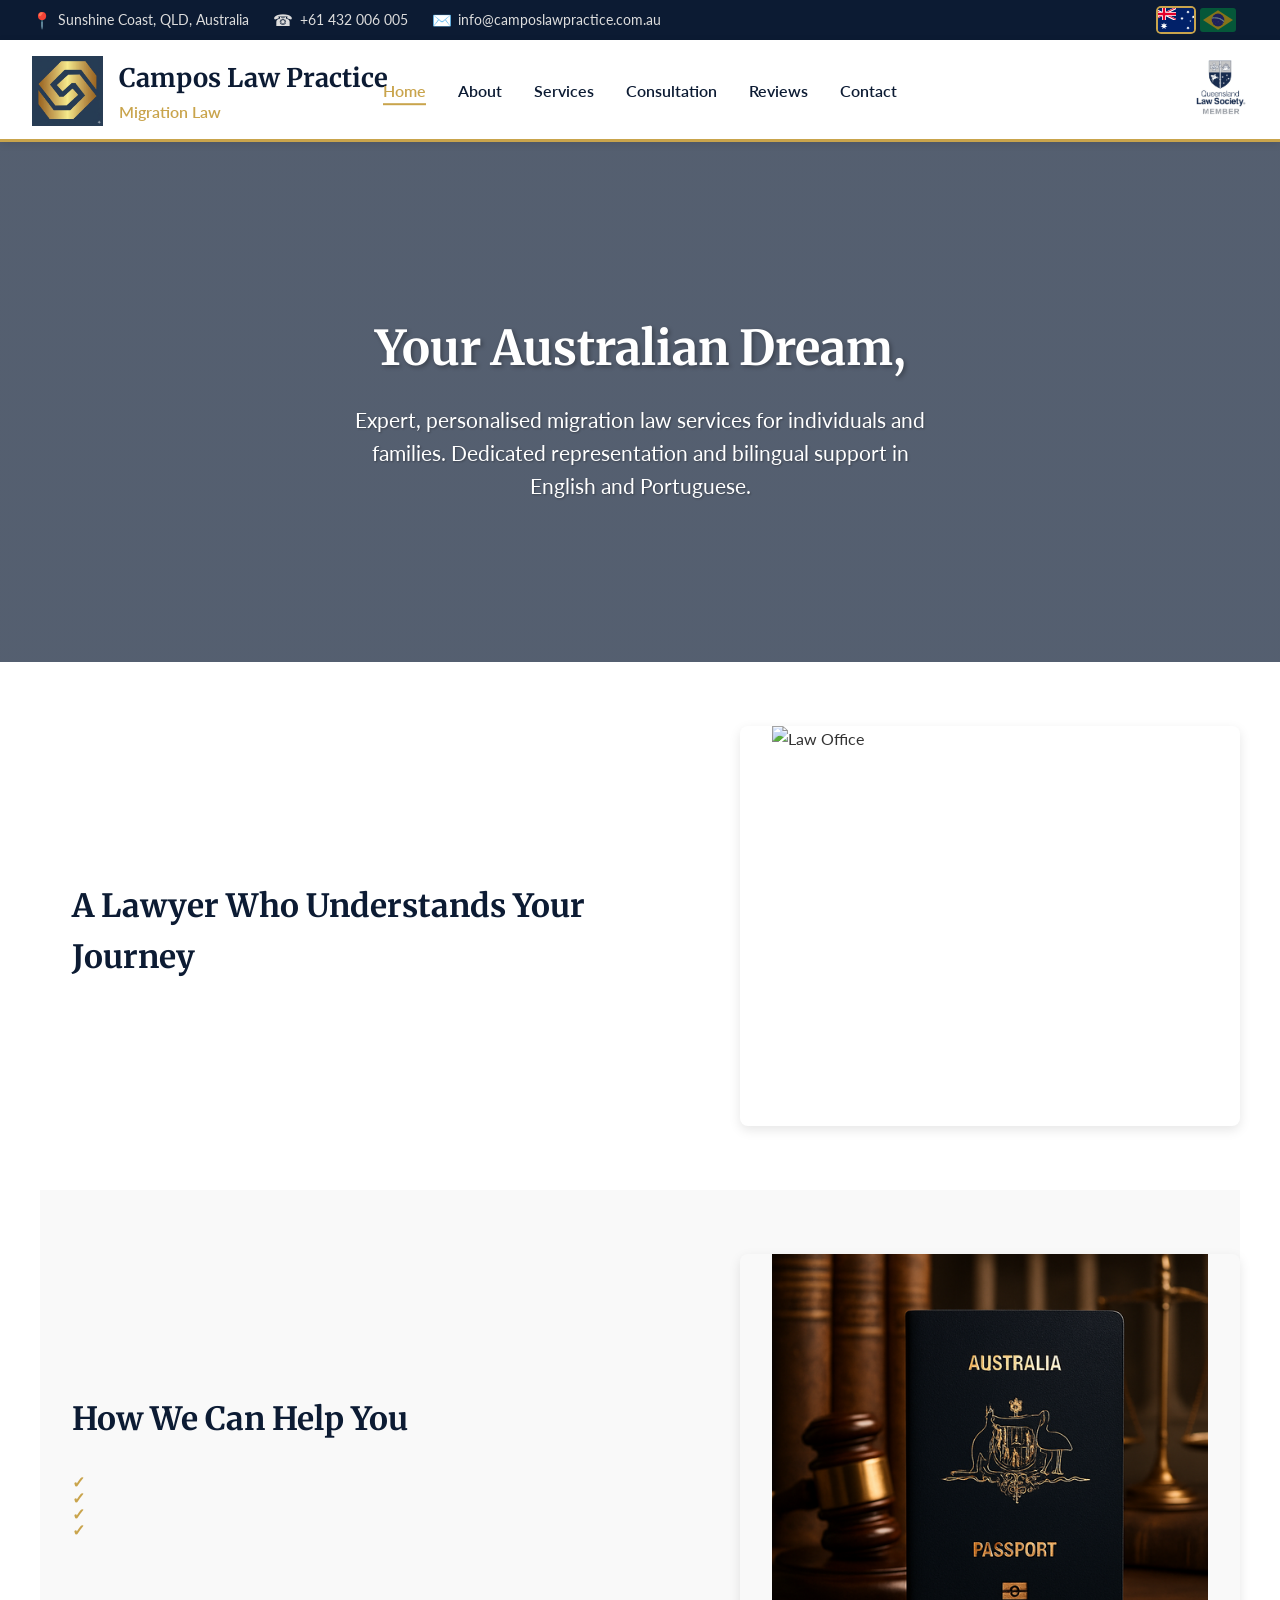
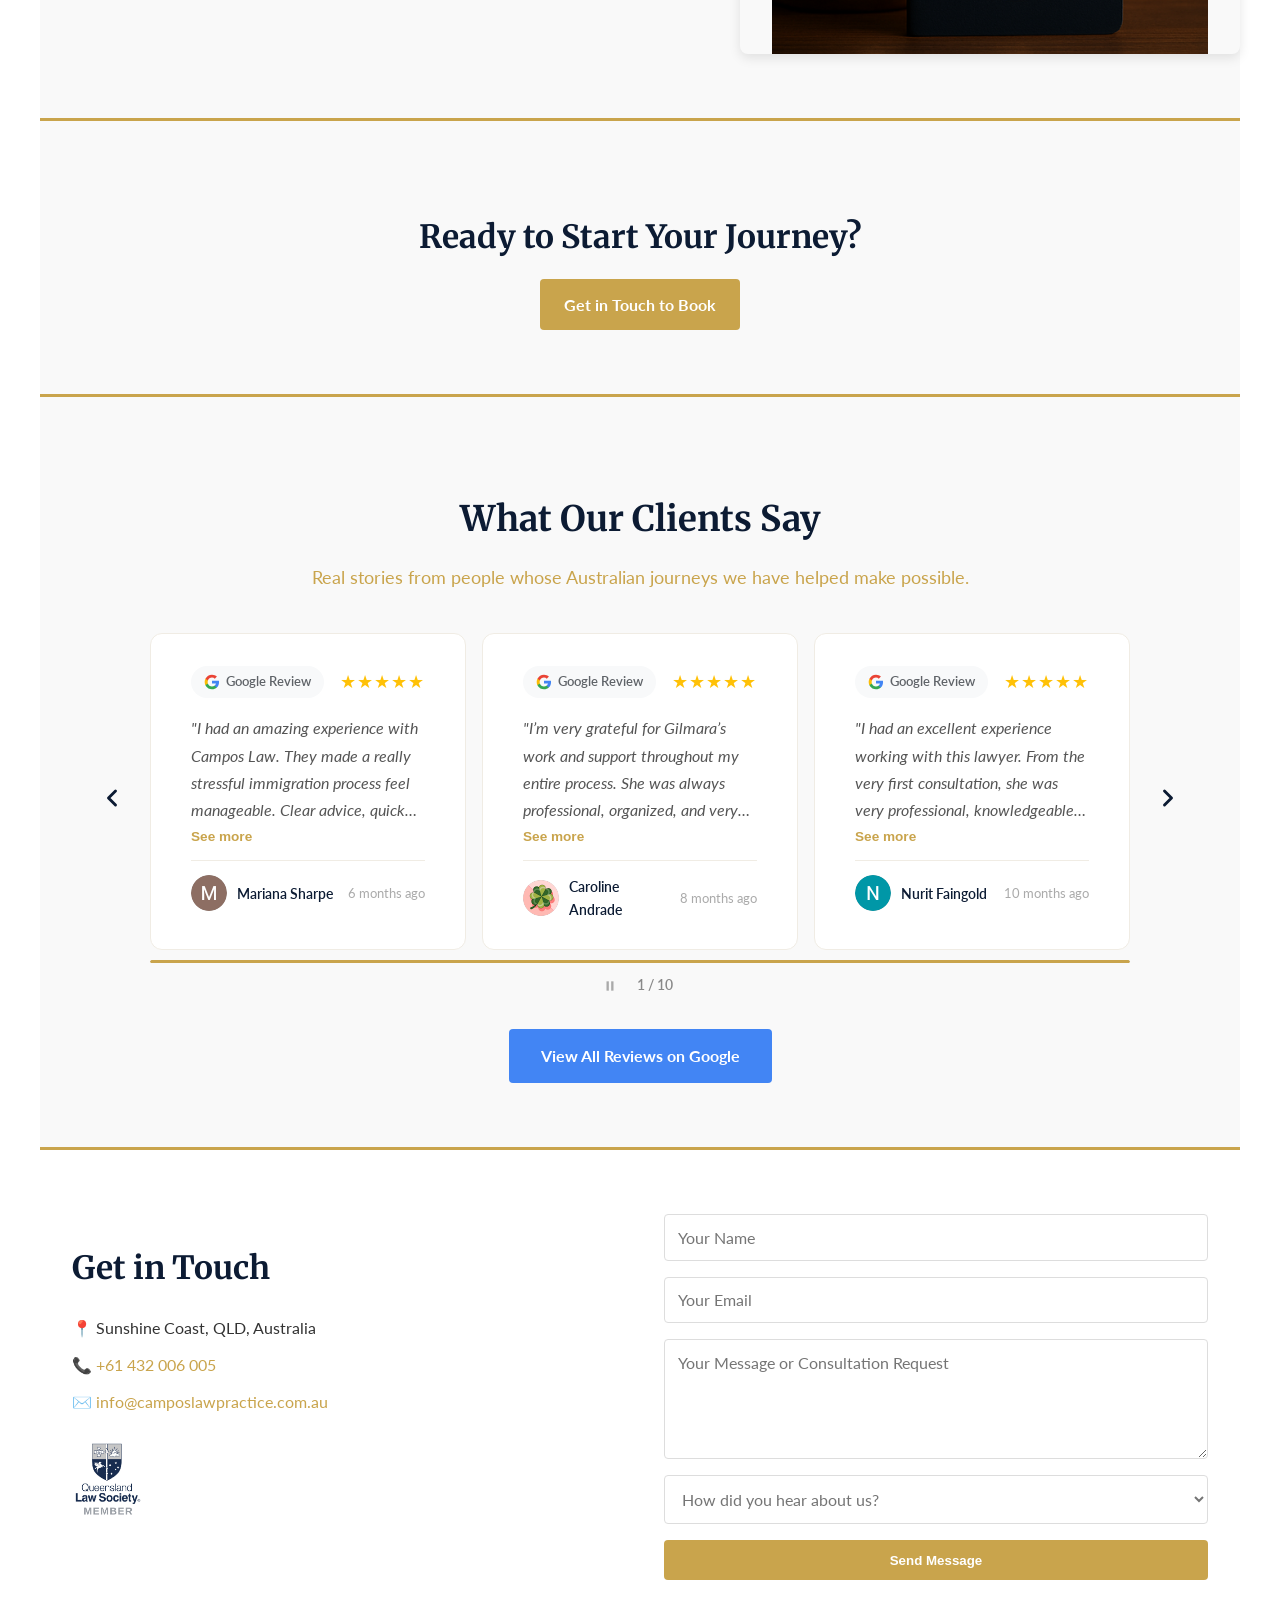
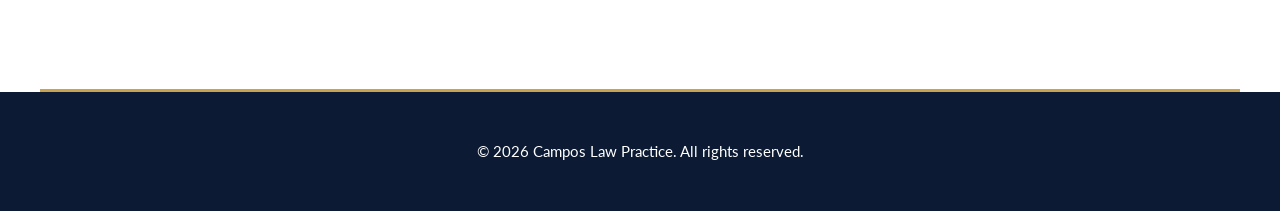
==== commit e2b5acba: "Redesign carousel: fix See more detection and add lateral expand - Fix: See more button now correctl" ====
--- a/index.html
+++ b/index.html
@@ -1,6 +1,7 @@
 <!DOCTYPE html>
 <html lang="en">
 <head>
+  <!-- Google tag (gtag.js) -->
   <script async src="https://www.googletagmanager.com/gtag/js?id=G-N75990E0BG"></script>
   <script>
     window.dataLayer = window.dataLayer || [];
@@ -10,32 +11,35 @@
   </script>
   <meta charset="UTF-8" />
   <meta name="viewport" content="width=device-width, initial-scale=1.0" />
-  <title>Campos Law Practice — Migration Law, Sunshine Coast</title>
-  <meta name="description" content="Expert migration law services on the Sunshine Coast, QLD. Partner visas, skilled migration, citizenship, appeals and refusals. Bilingual English and Portuguese." />
-  <link href="https://fonts.googleapis.com/css2?family=Lato:wght@400;700&family=Merriweather:ital,wght@0,700;1,400&display=swap" rel="stylesheet">
+  <title>Campos Law Practice</title>
+  <meta name="description" content="Campos Law Practice provides immigration and legal services in Sunshine Coast, Australia, supporting individuals and families with visa and migration matters." />
+  <link href="https://fonts.googleapis.com/css2?family=Lato:wght@400;700&family=Merriweather:wght@700&display=swap" rel="stylesheet">
   <link rel="stylesheet" href="style.css" />
   <script defer src="script.js"></script>
   <link rel="icon" href="img/clp.ico">
 </head>
 <body>
-
   <!-- ===== HEADER ===== -->
-  <header class="site-header" id="site-header">
+  <header class="top-header">
+    <!-- ===== TOPBAR ===== -->
     <div class="topbar">
-      <div class="topbar-contacts">
-        <a href="tel:+61432006005" class="topbar-item">
-          <svg viewBox="0 0 24 24" fill="none" stroke="currentColor" stroke-width="2" stroke-linecap="round" stroke-linejoin="round"><path d="M22 16.92v3a2 2 0 0 1-2.18 2 19.79 19.79 0 0 1-8.63-3.07A19.5 19.5 0 0 1 4.69 12 19.79 19.79 0 0 1 1.61 3.5 2 2 0 0 1 3.6 1.32h3a2 2 0 0 1 2 1.72c.127.96.361 1.903.7 2.81a2 2 0 0 1-.45 2.11L7.91 8.96a16 16 0 0 0 6.1 6.1l.96-.96a2 2 0 0 1 2.11-.45c.907.339 1.85.573 2.81.7A2 2 0 0 1 22 16.92z"/></svg>
-          +61 432 006 005
-        </a>
-        <a href="mailto:info@camposlawpractice.com.au" class="topbar-item">
-          <svg viewBox="0 0 24 24" fill="none" stroke="currentColor" stroke-width="2" stroke-linecap="round" stroke-linejoin="round"><path d="M4 4h16c1.1 0 2 .9 2 2v12c0 1.1-.9 2-2 2H4c-1.1 0-2-.9-2-2V6c0-1.1.9-2 2-2z"/><polyline points="22,6 12,13 2,6"/></svg>
-          info@camposlawpractice.com.au
-        </a>
-        <span class="topbar-item topbar-location">
-          <svg viewBox="0 0 24 24" fill="none" stroke="currentColor" stroke-width="2" stroke-linecap="round" stroke-linejoin="round"><path d="M21 10c0 7-9 13-9 13s-9-6-9-13a9 9 0 0 1 18 0z"/><circle cx="12" cy="10" r="3"/></svg>
-          Sunshine Coast, QLD
-        </span>
-      </div>
+      <div class="contact-top">
+        <div class="contact-items">
+          <div class="contact-item">
+            <span class="icon">📍</span>
+            <span>Sunshine Coast, QLD, Australia</span>
+          </div>
+          <div class="contact-item">
+            <span class="icon">☎</span>
+            <a href="tel:+61432006005">+61 432 006 005</a>
+          </div>
+          <div class="contact-item">
+            <span class="icon">✉️</span>
+            <a href="mailto:info@camposlawpractice.com.au">info@camposlawpractice.com.au</a>
+          </div>
+        </div>
+      </div>
+
       <div class="topbar-right">
         <div class="lang-switch">
           <button id="en-btn" class="lang-btn active" title="English" aria-label="Switch to English">
@@ -45,396 +49,157 @@
             <img src="img/flag-br.svg" alt="PT" class="flag-mini">
           </button>
         </div>
-        <a href="https://www.qls.com.au/register-of-solicitors/gilmara-campos-alves-de-melo" target="_blank" rel="noopener noreferrer" class="qls-topbar-link">
-          <img src="img/qls2.png" alt="Queensland Law Society Member" class="qls-topbar-img">
-        </a>
+        <a href="https://www.qls.com.au/register-of-solicitors/gilmara-campos-alves-de-melo" target="_blank" rel="noopener noreferrer"><img src="img/qls2.png" alt="Queensland Law Society Member" class="qls-topbar-mobile"></a>
       </div>
     </div>
 
     <nav class="navbar">
-      <a href="#home" class="brand">
-        <img src="img/logoclp.jpg" alt="Campos Law Practice" class="brand-logo">
+      <div class="brand">
+        <img src="img/logoclp.jpg" alt="Campos Law Practice Logo" class="logo-large" />
         <div class="brand-text">
-          <span class="brand-name">Campos Law Practice</span>
-          <span class="brand-sub">Migration Law</span>
-        </div>
-      </a>
-      <ul class="nav-links" id="nav-links">
+          <h1>Campos Law Practice</h1>
+          <p>Migration Law</p>
+        </div>
+      </div>
+      <ul class="nav-links">
         <li><a href="#home" data-key="nav-home"></a></li>
         <li><a href="#about" data-key="nav-about"></a></li>
         <li><a href="#services" data-key="nav-services"></a></li>
+        <li><a href="#appointment" data-key="nav-appointment"></a></li>
         <li><a href="#reviews" data-key="nav-reviews"></a></li>
-        <li><a href="#faq" data-key="nav-faq"></a></li>
-        <li><a href="#appointment" data-key="nav-appointment"></a></li>
         <li><a href="#contact" data-key="nav-contact"></a></li>
       </ul>
-      <div class="nav-right">
-        <a href="https://www.qls.com.au/register-of-solicitors/gilmara-campos-alves-de-melo" target="_blank" rel="noopener noreferrer" class="qls-nav-link">
-          <img src="img/qls-member.png" alt="QLS Member" class="qls-nav-img">
-        </a>
-        <button class="hamburger-btn" id="hamburger-btn" aria-label="Toggle navigation" aria-expanded="false">
-          <span></span><span></span><span></span>
-        </button>
-      </div>
+      <a href="https://www.qls.com.au/register-of-solicitors/gilmara-campos-alves-de-melo" target="_blank" rel="noopener noreferrer"><img src="img/qls-member.png" alt="Queensland Law Society Member" class="qls-logo-nav" /></a>
+      <button class="hamburger-btn" id="hamburger-btn" aria-label="Toggle navigation" aria-expanded="false">
+        <span></span>
+        <span></span>
+        <span></span>
+      </button>
     </nav>
   </header>
 
   <!-- ===== HERO ===== -->
   <section id="home" class="hero">
     <div class="hero-content">
-      <span class="hero-eyebrow" data-key="hero-eyebrow">Migration Law · Sunshine Coast, QLD</span>
-      <h1 class="hero-title">
-        <span data-key="hero-title">Your Australian Dream,</span><br>
-        <em data-key="hero-title-em">Our Legal Expertise</em>
-      </h1>
-      <p class="hero-subtitle" data-key="hero-subtitle">Expert, personalised migration law services for individuals and families.</p>
-      <div class="hero-actions">
-        <a href="#appointment" class="btn btn-accent" data-key="hero-cta-primary">Book a Consultation</a>
-        <a href="#services" class="btn btn-ghost" data-key="hero-cta-secondary">Our Services</a>
-      </div>
-    </div>
-    <a href="#about" class="hero-scroll" aria-label="Scroll down">
-      <svg viewBox="0 0 24 24" fill="none" stroke="currentColor" stroke-width="2" stroke-linecap="round" stroke-linejoin="round"><polyline points="6 9 12 15 18 9"/></svg>
+      <h1 data-key="hero-title"></h1>
+      <p data-key="hero-subtitle"></p>
+    </div>
+  </section>
+
+  <!-- ===== ABOUT ===== -->
+  <section id="about" class="content-section two-column section-white">
+    <div class="text">
+      <h2 data-key="about-title"></h2>
+      <p data-key="about-text"></p>
+    </div>
+    <div class="image-container">
+      <img src="https://images.unsplash.com/photo-1589829545856-d10d557cf95f?auto=format&fit=crop&w=800&q=60" alt="Law Office" />
+    </div>
+  </section>
+
+  <!-- ===== SERVICES ===== -->
+  <section id="services" class="content-section two-column reverse section-gray">
+    <div class="image-container">
+      <img src="img/passport.png" alt="Legal Services" />
+    </div>
+    <div class="text">
+      <h2 data-key="services-title"></h2>
+      <ul>
+        <li data-key="service1"></li>
+        <li data-key="service2"></li>
+        <li data-key="service3"></li>
+        <li data-key="service4"></li>
+      </ul>
+    </div>
+  </section>
+
+  <!-- ===== APPOINTMENT ===== -->
+  <section id="appointment" class="content-section highlight">
+    <h2 data-key="appointment-title"></h2>
+    <p data-key="appointment-text"></p>
+    <p data-key="appointment-text2"></p>
+    <a href="#contact" class="btn" data-key="appointment-cta">Get in Touch to Book</a>
+  </section>
+
+  <!-- ===== REVIEWS ===== -->
+  <section id="reviews" class="content-section reviews-section">
+    <h2 data-key="reviews-title">Client Reviews</h2>
+    <p class="reviews-subtitle" data-key="reviews-subtitle">What our clients say about us</p>
+
+    <div class="carousel-wrapper">
+      <button class="carousel-arrow carousel-prev" aria-label="Previous review">
+        <svg viewBox="0 0 24 24" fill="none" stroke="currentColor" stroke-width="2.5" stroke-linecap="round" stroke-linejoin="round"><polyline points="15 18 9 12 15 6"/></svg>
+      </button>
+      <div class="carousel-track-container">
+        <div class="carousel-track-overflow">
+          <div class="carousel-track" id="reviews-carousel"></div>
+        </div>
+        <div class="carousel-progress-track">
+          <div class="carousel-progress-bar" id="carousel-progress-bar"></div>
+        </div>
+      </div>
+      <button class="carousel-arrow carousel-next" aria-label="Next review">
+        <svg viewBox="0 0 24 24" fill="none" stroke="currentColor" stroke-width="2.5" stroke-linecap="round" stroke-linejoin="round"><polyline points="9 18 15 12 9 6"/></svg>
+      </button>
+    </div>
+
+    <div class="carousel-controls">
+      <button class="carousel-play-pause" id="carousel-play-pause" aria-label="Pause carousel">
+        <svg class="icon-pause" viewBox="0 0 24 24" fill="currentColor"><rect x="6" y="4" width="4" height="16"/><rect x="14" y="4" width="4" height="16"/></svg>
+        <svg class="icon-play" viewBox="0 0 24 24" fill="currentColor" style="display:none"><polygon points="5 3 19 12 5 21 5 3"/></svg>
+      </button>
+      <span class="carousel-counter" id="carousel-counter">1 / 1</span>
+    </div>
+
+    <div class="google-reviews-link">
+      <a href="https://www.google.com/maps/search/?api=1&query=Campos+Law+Practice+Sunshine+Coast" target="_blank" rel="noopener noreferrer" class="btn-review" data-key="reviews-cta">
+        View All Reviews on Google
+      </a>
+    </div>
+  </section>
+
+  <!-- ===== CONTACT ===== -->
+  <section id="contact" class="content-section contact-section">
+    <div class="contact-info">
+      <h2 data-key="contact-title"></h2>
+      <p>📍 Sunshine Coast, QLD, Australia</p>
+      <p><a href="tel:+61432006005">📞 +61 432 006 005</a></p>
+      <p><a href="mailto:info@camposlawpractice.com.au">✉️ info@camposlawpractice.com.au</a></p>
+      <a href="https://www.qls.com.au/register-of-solicitors/gilmara-campos-alves-de-melo" target="_blank" rel="noopener noreferrer"><img src="img/qls-member.png" alt="Queensland Law Society Member" class="qls-logo" /></a>
+    </div>
+    <form action="https://formspree.io/f/mpqqzvgr" method="POST" target="_top" id="contact-form">
+      <input type="hidden" name="referrer" id="form-referrer">
+      <input type="hidden" name="browser" id="form-browser">
+      <input type="hidden" name="device-type" id="form-device-type">
+      <input type="hidden" name="ip-address" id="form-ip">
+      <input type="hidden" name="country" id="form-country">
+      <input type="text" name="name" id="name" data-i18n-placeholder="form-name" placeholder="Your Name" required>
+      <input type="email" name="email" id="email" data-i18n-placeholder="form-email" placeholder="Your Email" required>
+      <textarea id="message" name="message" data-i18n-placeholder="form-message" placeholder="Your Message or Consultation Request" required></textarea>
+      <select name="how-did-you-hear" id="how-did-you-hear">
+        <option value="" disabled selected data-key="form-referral-label"></option>
+        <option value="google-search" data-key="form-referral-google-search"></option>
+        <option value="google-maps" data-key="form-referral-google-maps"></option>
+        <option value="friend-family" data-key="form-referral-friend"></option>
+        <option value="facebook" data-key="form-referral-facebook"></option>
+        <option value="instagram" data-key="form-referral-instagram"></option>
+        <option value="linkedin" data-key="form-referral-linkedin"></option>
+        <option value="professional" data-key="form-referral-professional"></option>
+        <option value="other" data-key="form-referral-other-option"></option>
+      </select>
+      <input type="text" name="how-did-you-hear-other" id="how-did-you-hear-other" data-i18n-placeholder="form-referral-other-detail" style="display:none">
+      <button type="submit" class="btn" data-i18n="form-submit">Send Message</button>
+      <p id="my-form-status"></p>
+    </form>
+  </section>
+
+  <!-- ===== FOOTER ===== -->
+  <footer>
+    <a href="https://www.qls.com.au/register-of-solicitors/gilmara-campos-alves-de-melo" target="_blank" rel="noopener noreferrer" class="qls-mobile-badge qls-footer-mobile">
+      <img src="img/qls-logo-dark.png" alt="Queensland Law Society Member">
+      <span class="qls-member-label">MEMBER</span>
     </a>
-  </section>
-
-  <!-- ===== TRUST BAR ===== -->
-  <div class="trust-bar">
-    <div class="trust-inner">
-      <div class="trust-item">
-        <strong class="trust-num" data-count="10" data-suffix="+">10+</strong>
-        <span data-key="trust-experience-label">Years of Experience</span>
-      </div>
-      <div class="trust-divider"></div>
-      <div class="trust-item">
-        <strong class="trust-num" data-count="500" data-suffix="+">500+</strong>
-        <span data-key="trust-cases-label">Successful Cases</span>
-      </div>
-      <div class="trust-divider"></div>
-      <div class="trust-item">
-        <svg viewBox="0 0 24 24" fill="none" stroke="currentColor" stroke-width="2" stroke-linecap="round" stroke-linejoin="round"><path d="M21 15a2 2 0 0 1-2 2H7l-4 4V5a2 2 0 0 1 2-2h14a2 2 0 0 1 2 2z"/></svg>
-        <span data-key="trust-languages-label">Bilingual EN & PT</span>
-      </div>
-      <div class="trust-divider"></div>
-      <div class="trust-item">
-        <svg viewBox="0 0 24 24" fill="none" stroke="currentColor" stroke-width="2" stroke-linecap="round" stroke-linejoin="round"><path d="M12 22s8-4 8-10V5l-8-3-8 3v7c0 6 8 10 8 10z"/></svg>
-        <span data-key="trust-registered-label">QLS Registered</span>
-      </div>
-    </div>
-  </div>
-
-  <!-- ===== ABOUT ===== -->
-  <section id="about" class="section section-white">
-    <div class="container about-grid">
-      <div class="about-card" data-animate>
-        <img src="img/logoclp.jpg" alt="Campos Law Practice" class="about-card-logo">
-        <div class="about-card-name">Gilmara Campos<br>Alves de Melo</div>
-        <ul class="about-card-creds">
-          <li>
-            <svg viewBox="0 0 24 24" fill="none" stroke="currentColor" stroke-width="2.5" stroke-linecap="round" stroke-linejoin="round"><polyline points="20 6 9 17 4 12"/></svg>
-            <span data-key="about-credential-role">Migration Solicitor</span>
-          </li>
-          <li>
-            <svg viewBox="0 0 24 24" fill="none" stroke="currentColor" stroke-width="2.5" stroke-linecap="round" stroke-linejoin="round"><polyline points="20 6 9 17 4 12"/></svg>
-            <span data-key="about-credential-reg">QLS Registered</span>
-          </li>
-          <li>
-            <svg viewBox="0 0 24 24" fill="none" stroke="currentColor" stroke-width="2.5" stroke-linecap="round" stroke-linejoin="round"><polyline points="20 6 9 17 4 12"/></svg>
-            <span data-key="about-credential-lang">English & Portuguese</span>
-          </li>
-        </ul>
-        <a href="https://www.qls.com.au/register-of-solicitors/gilmara-campos-alves-de-melo" target="_blank" rel="noopener noreferrer">
-          <img src="img/qls-member.png" alt="Queensland Law Society" class="about-card-qls">
-        </a>
-      </div>
-      <div class="about-content" data-animate data-delay="2">
-        <span class="section-label" data-key="about-label">About Us</span>
-        <h2 data-key="about-title">A Lawyer Who Understands Your Journey</h2>
-        <p data-key="about-p1"></p>
-        <p data-key="about-p2"></p>
-        <p data-key="about-p3"></p>
-        <a href="#contact" class="btn btn-primary" data-key="about-cta">Get in Touch</a>
-      </div>
-    </div>
-  </section>
-
-  <!-- ===== SERVICES ===== -->
-  <section id="services" class="section section-alt">
-    <div class="container">
-      <div class="section-header" data-animate>
-        <span class="section-label" data-key="services-label">Our Expertise</span>
-        <h2 data-key="services-title">How We Can Help You</h2>
-        <p data-key="services-subtitle"></p>
-      </div>
-      <div class="services-grid">
-        <div class="service-card" data-animate data-delay="1">
-          <div class="service-icon">
-            <svg viewBox="0 0 24 24" fill="none" stroke="currentColor" stroke-width="1.5" stroke-linecap="round" stroke-linejoin="round"><path d="M17 21v-2a4 4 0 0 0-4-4H5a4 4 0 0 0-4 4v2"/><circle cx="9" cy="7" r="4"/><path d="M23 21v-2a4 4 0 0 0-3-3.87"/><path d="M16 3.13a4 4 0 0 1 0 7.75"/></svg>
-          </div>
-          <h3 data-key="service1-title">Partner & Family Visas</h3>
-          <p data-key="service1-desc"></p>
-        </div>
-        <div class="service-card" data-animate data-delay="2">
-          <div class="service-icon">
-            <svg viewBox="0 0 24 24" fill="none" stroke="currentColor" stroke-width="1.5" stroke-linecap="round" stroke-linejoin="round"><rect x="2" y="7" width="20" height="14" rx="2" ry="2"/><path d="M16 21V5a2 2 0 0 0-2-2h-4a2 2 0 0 0-2 2v16"/></svg>
-          </div>
-          <h3 data-key="service2-title">Skilled & Work Visas</h3>
-          <p data-key="service2-desc"></p>
-        </div>
-        <div class="service-card" data-animate data-delay="3">
-          <div class="service-icon">
-            <svg viewBox="0 0 24 24" fill="none" stroke="currentColor" stroke-width="1.5" stroke-linecap="round" stroke-linejoin="round"><polygon points="12 2 15.09 8.26 22 9.27 17 14.14 18.18 21.02 12 17.77 5.82 21.02 7 14.14 2 9.27 8.91 8.26 12 2"/></svg>
-          </div>
-          <h3 data-key="service3-title">Citizenship</h3>
-          <p data-key="service3-desc"></p>
-        </div>
-        <div class="service-card" data-animate data-delay="4">
-          <div class="service-icon">
-            <svg viewBox="0 0 24 24" fill="none" stroke="currentColor" stroke-width="1.5" stroke-linecap="round" stroke-linejoin="round"><path d="M12 22s8-4 8-10V5l-8-3-8 3v7c0 6 8 10 8 10z"/></svg>
-          </div>
-          <h3 data-key="service4-title">Appeals & Refusals</h3>
-          <p data-key="service4-desc"></p>
-        </div>
-      </div>
-    </div>
-  </section>
-
-  <!-- ===== PROCESS ===== -->
-  <section class="section section-white process-section">
-    <div class="container">
-      <div class="section-header" data-animate>
-        <span class="section-label" data-key="process-label">How It Works</span>
-        <h2 data-key="process-title">Your Path to Australian Residency</h2>
-      </div>
-      <div class="process-steps">
-        <div class="process-step" data-animate data-delay="1">
-          <div class="step-num">01</div>
-          <h3 data-key="process-step1-title">Initial Consultation</h3>
-          <p data-key="process-step1-desc"></p>
-        </div>
-        <div class="process-connector" aria-hidden="true"></div>
-        <div class="process-step" data-animate data-delay="2">
-          <div class="step-num">02</div>
-          <h3 data-key="process-step2-title">Strategic Planning</h3>
-          <p data-key="process-step2-desc"></p>
-        </div>
-        <div class="process-connector" aria-hidden="true"></div>
-        <div class="process-step" data-animate data-delay="3">
-          <div class="step-num">03</div>
-          <h3 data-key="process-step3-title">Lodgement & Support</h3>
-          <p data-key="process-step3-desc"></p>
-        </div>
-      </div>
-    </div>
-  </section>
-
-  <!-- ===== REVIEWS ===== -->
-  <section id="reviews" class="section section-alt">
-    <div class="container">
-      <div class="section-header" data-animate>
-        <span class="section-label" data-key="reviews-label">Client Reviews</span>
-        <h2 data-key="reviews-title">What Our Clients Say</h2>
-        <p data-key="reviews-subtitle"></p>
-      </div>
-
-      <div class="carousel-wrapper">
-        <button class="carousel-arrow carousel-prev" aria-label="Previous review">
-          <svg viewBox="0 0 24 24" fill="none" stroke="currentColor" stroke-width="2.5" stroke-linecap="round" stroke-linejoin="round"><polyline points="15 18 9 12 15 6"/></svg>
-        </button>
-        <div class="carousel-track-container">
-          <div class="carousel-track-overflow">
-            <div class="carousel-track" id="reviews-carousel"></div>
-          </div>
-          <div class="carousel-progress-track">
-            <div class="carousel-progress-bar" id="carousel-progress-bar"></div>
-          </div>
-        </div>
-        <button class="carousel-arrow carousel-next" aria-label="Next review">
-          <svg viewBox="0 0 24 24" fill="none" stroke="currentColor" stroke-width="2.5" stroke-linecap="round" stroke-linejoin="round"><polyline points="9 18 15 12 9 6"/></svg>
-        </button>
-      </div>
-
-      <div class="carousel-controls">
-        <button class="carousel-play-pause" id="carousel-play-pause" aria-label="Pause carousel">
-          <svg class="icon-pause" viewBox="0 0 24 24" fill="currentColor"><rect x="6" y="4" width="4" height="16"/><rect x="14" y="4" width="4" height="16"/></svg>
-          <svg class="icon-play" viewBox="0 0 24 24" fill="currentColor" style="display:none"><polygon points="5 3 19 12 5 21 5 3"/></svg>
-        </button>
-        <div class="carousel-dots" id="carousel-dots"></div>
-      </div>
-
-      <div class="reviews-cta-wrap">
-        <a href="https://www.google.com/maps/search/?api=1&query=Campos+Law+Practice+Sunshine+Coast" target="_blank" rel="noopener noreferrer" class="btn btn-outline" data-key="reviews-cta">
-          View All Reviews on Google
-        </a>
-      </div>
-    </div>
-  </section>
-
-  <!-- ===== FAQ ===== -->
-  <section id="faq" class="section section-white">
-    <div class="container faq-container">
-      <div class="section-header" data-animate>
-        <span class="section-label" data-key="faq-label">FAQ</span>
-        <h2 data-key="faq-title">Frequently Asked Questions</h2>
-      </div>
-      <div class="faq-list">
-        <div class="faq-item" data-animate data-delay="1">
-          <button class="faq-q" aria-expanded="false">
-            <span data-key="faq1-q">How long does a partner visa take?</span>
-            <span class="faq-icon" aria-hidden="true"></span>
-          </button>
-          <div class="faq-a"><p data-key="faq1-a"></p></div>
-        </div>
-        <div class="faq-item" data-animate data-delay="2">
-          <button class="faq-q" aria-expanded="false">
-            <span data-key="faq2-q">Can I appeal a visa refusal?</span>
-            <span class="faq-icon" aria-hidden="true"></span>
-          </button>
-          <div class="faq-a"><p data-key="faq2-a"></p></div>
-        </div>
-        <div class="faq-item" data-animate data-delay="3">
-          <button class="faq-q" aria-expanded="false">
-            <span data-key="faq3-q">Do you offer consultations in Portuguese?</span>
-            <span class="faq-icon" aria-hidden="true"></span>
-          </button>
-          <div class="faq-a"><p data-key="faq3-a"></p></div>
-        </div>
-        <div class="faq-item" data-animate data-delay="4">
-          <button class="faq-q" aria-expanded="false">
-            <span data-key="faq4-q">What documents do I need?</span>
-            <span class="faq-icon" aria-hidden="true"></span>
-          </button>
-          <div class="faq-a"><p data-key="faq4-a"></p></div>
-        </div>
-        <div class="faq-item" data-animate data-delay="5">
-          <button class="faq-q" aria-expanded="false">
-            <span data-key="faq5-q">How much does a consultation cost?</span>
-            <span class="faq-icon" aria-hidden="true"></span>
-          </button>
-          <div class="faq-a"><p data-key="faq5-a"></p></div>
-        </div>
-      </div>
-    </div>
-  </section>
-
-  <!-- ===== APPOINTMENT CTA ===== -->
-  <section id="appointment" class="section cta-section">
-    <div class="cta-content" data-animate>
-      <span class="section-label light" data-key="appointment-label">Book a Consultation</span>
-      <h2 data-key="appointment-title">Ready to Start Your Journey?</h2>
-      <p data-key="appointment-subtitle"></p>
-      <div class="cta-pricing">
-        <div class="cta-price-item">
-          <strong>25 min</strong>
-          <span>$200 AUD</span>
-        </div>
-        <div class="cta-price-divider">|</div>
-        <div class="cta-price-item">
-          <strong>50 min</strong>
-          <span>$380 AUD <small>incl. GST</small></span>
-        </div>
-      </div>
-      <p class="cta-note" data-key="appointment-note"></p>
-      <a href="#contact" class="btn btn-accent-light" data-key="appointment-cta">Get in Touch to Book</a>
-      <p class="cta-or" data-key="appointment-or">or reach us directly:</p>
-      <div class="cta-contacts">
-        <a href="tel:+61432006005">+61 432 006 005</a>
-        <a href="mailto:info@camposlawpractice.com.au">info@camposlawpractice.com.au</a>
-      </div>
-    </div>
-  </section>
-
-  <!-- ===== CONTACT ===== -->
-  <section id="contact" class="section section-white">
-    <div class="container contact-grid">
-      <div class="contact-info" data-animate>
-        <span class="section-label" data-key="contact-label">Contact Us</span>
-        <h2 data-key="contact-title">Get in Touch</h2>
-        <p data-key="contact-subtitle"></p>
-        <ul class="contact-details">
-          <li>
-            <svg viewBox="0 0 24 24" fill="none" stroke="currentColor" stroke-width="2" stroke-linecap="round" stroke-linejoin="round"><path d="M22 16.92v3a2 2 0 0 1-2.18 2 19.79 19.79 0 0 1-8.63-3.07A19.5 19.5 0 0 1 4.69 12 19.79 19.79 0 0 1 1.61 3.5 2 2 0 0 1 3.6 1.32h3a2 2 0 0 1 2 1.72c.127.96.361 1.903.7 2.81a2 2 0 0 1-.45 2.11L7.91 8.96a16 16 0 0 0 6.1 6.1l.96-.96a2 2 0 0 1 2.11-.45c.907.339 1.85.573 2.81.7A2 2 0 0 1 22 16.92z"/></svg>
-            <a href="tel:+61432006005">+61 432 006 005</a>
-          </li>
-          <li>
-            <svg viewBox="0 0 24 24" fill="none" stroke="currentColor" stroke-width="2" stroke-linecap="round" stroke-linejoin="round"><path d="M4 4h16c1.1 0 2 .9 2 2v12c0 1.1-.9 2-2 2H4c-1.1 0-2-.9-2-2V6c0-1.1.9-2 2-2z"/><polyline points="22,6 12,13 2,6"/></svg>
-            <a href="mailto:info@camposlawpractice.com.au">info@camposlawpractice.com.au</a>
-          </li>
-          <li>
-            <svg viewBox="0 0 24 24" fill="none" stroke="currentColor" stroke-width="2" stroke-linecap="round" stroke-linejoin="round"><path d="M21 10c0 7-9 13-9 13s-9-6-9-13a9 9 0 0 1 18 0z"/><circle cx="12" cy="10" r="3"/></svg>
-            <span>Sunshine Coast, QLD, Australia</span>
-          </li>
-        </ul>
-        <a href="https://www.qls.com.au/register-of-solicitors/gilmara-campos-alves-de-melo" target="_blank" rel="noopener noreferrer">
-          <img src="img/qls-member.png" alt="Queensland Law Society Member" class="contact-qls">
-        </a>
-      </div>
-
-      <div class="contact-form-wrap" data-animate data-delay="2">
-        <form action="https://formspree.io/f/mpqqzvgr" method="POST" target="_top" id="contact-form">
-          <input type="hidden" name="referrer" id="form-referrer">
-          <input type="hidden" name="browser" id="form-browser">
-          <input type="hidden" name="device-type" id="form-device-type">
-          <input type="hidden" name="ip-address" id="form-ip">
-          <input type="hidden" name="country" id="form-country">
-          <input type="text" name="name" id="name" data-i18n-placeholder="form-name" placeholder="Your Name" required>
-          <input type="email" name="email" id="email" data-i18n-placeholder="form-email" placeholder="Your Email" required>
-          <textarea name="message" id="message" data-i18n-placeholder="form-message" placeholder="Your Message or Consultation Request" required></textarea>
-          <select name="how-did-you-hear" id="how-did-you-hear">
-            <option value="" disabled selected data-key="form-referral-label"></option>
-            <option value="google-search" data-key="form-referral-google-search"></option>
-            <option value="google-maps" data-key="form-referral-google-maps"></option>
-            <option value="friend-family" data-key="form-referral-friend"></option>
-            <option value="facebook" data-key="form-referral-facebook"></option>
-            <option value="instagram" data-key="form-referral-instagram"></option>
-            <option value="linkedin" data-key="form-referral-linkedin"></option>
-            <option value="professional" data-key="form-referral-professional"></option>
-            <option value="other" data-key="form-referral-other-option"></option>
-          </select>
-          <input type="text" name="how-did-you-hear-other" id="how-did-you-hear-other" data-i18n-placeholder="form-referral-other-detail" style="display:none">
-          <button type="submit" class="btn btn-primary" data-i18n="form-submit">Send Message</button>
-          <p id="my-form-status"></p>
-        </form>
-      </div>
-    </div>
-  </section>
-
-  <!-- ===== FOOTER ===== -->
-  <footer class="site-footer">
-    <div class="footer-inner">
-      <div class="footer-brand">
-        <img src="img/logoclp.jpg" alt="Campos Law Practice" class="footer-logo">
-        <p data-key="footer-tagline">Expert migration law services on the Sunshine Coast, QLD, Australia.</p>
-        <a href="https://www.qls.com.au/register-of-solicitors/gilmara-campos-alves-de-melo" target="_blank" rel="noopener noreferrer" class="footer-qls-link">
-          <img src="img/qls-logo-dark.png" alt="Queensland Law Society">
-          <span class="qls-member-label">MEMBER</span>
-        </a>
-      </div>
-      <div class="footer-col">
-        <h4 data-key="footer-nav-title">Quick Links</h4>
-        <ul>
-          <li><a href="#home" data-key="nav-home">Home</a></li>
-          <li><a href="#about" data-key="nav-about">About</a></li>
-          <li><a href="#services" data-key="nav-services">Services</a></li>
-          <li><a href="#reviews" data-key="nav-reviews">Reviews</a></li>
-          <li><a href="#faq" data-key="nav-faq">FAQ</a></li>
-          <li><a href="#appointment" data-key="nav-appointment">Consultation</a></li>
-          <li><a href="#contact" data-key="nav-contact">Contact</a></li>
-        </ul>
-      </div>
-      <div class="footer-col">
-        <h4 data-key="footer-contact-title">Contact</h4>
-        <ul>
-          <li><a href="tel:+61432006005">+61 432 006 005</a></li>
-          <li><a href="mailto:info@camposlawpractice.com.au">info@camposlawpractice.com.au</a></li>
-          <li>Sunshine Coast, QLD, Australia</li>
-        </ul>
-      </div>
-    </div>
-    <div class="footer-bottom">
-      <p>&copy; <span id="year"></span> Campos Law Practice. <span data-key="footer-copy">All rights reserved.</span></p>
-    </div>
+    <p>&copy; <span id="year"></span> Campos Law Practice. All rights reserved.</p>
   </footer>
-
 </body>
 </html>
--- a/style.css
+++ b/style.css
@@ -1,329 +1,261 @@
-/* ===== DESIGN TOKENS ===== */
 :root {
-  --primary:       #0c1b33;
-  --primary-light: #162a4a;
-  --accent:        #c9a44c;
-  --accent-hover:  #b8933b;
-  --accent-light:  #f0d99a;
-  --bg:            #ffffff;
-  --bg-alt:        #f7f8fc;
-  --text:          #1a2332;
-  --text-muted:    #64748b;
-  --text-light:    #94a3b8;
-  --border:        #e2e8f0;
-  --radius:        8px;
-  --radius-lg:     16px;
-  --shadow-sm:     0 2px 8px rgba(0,0,0,0.06);
-  --shadow-md:     0 4px 20px rgba(0,0,0,0.10);
-  --shadow-lg:     0 8px 40px rgba(0,0,0,0.14);
-  --ease:          0.25s ease;
-  --font-heading:  'Merriweather', serif;
-  --font-body:     'Lato', sans-serif;
-  --max-w:         1200px;
-}
-
-/* ===== RESET ===== */
-*, *::before, *::after { box-sizing: border-box; margin: 0; padding: 0; }
-
-html { scroll-behavior: smooth; }
+  --primary-color: #0c1b33;
+  --accent-color: #c9a44c;
+  --bg-color: #ffffff;
+  --text-color: #333333;
+  --font-heading: 'Merriweather', serif;
+  --font-body: 'Lato', sans-serif;
+}
+
+/* ===== GLOBAL ===== */
+* {
+  box-sizing: border-box;
+}
+
+html {
+  scroll-behavior: smooth;
+}
 
 body {
+  margin: 0;
   font-family: var(--font-body);
-  color: var(--text);
-  background: var(--bg);
-  line-height: 1.7;
-  -webkit-font-smoothing: antialiased;
-}
-
-img { max-width: 100%; display: block; }
-a { color: inherit; text-decoration: none; }
-
-section[id] { scroll-margin-top: 80px; }
-
-/* ===== LAYOUT ===== */
-.container {
-  max-width: var(--max-w);
-  margin: 0 auto;
-  padding: 0 2rem;
-}
-
-.section { padding: 6rem 2rem; }
-.section-white { background: var(--bg); }
-.section-alt   { background: var(--bg-alt); }
-
-/* ===== TYPOGRAPHY ===== */
-h1, h2, h3, h4 {
-  font-family: var(--font-heading);
-  color: var(--primary);
-  line-height: 1.3;
-}
-
-.section-label {
-  display: inline-block;
-  font-size: 0.75rem;
-  font-weight: 700;
-  letter-spacing: 0.12em;
-  text-transform: uppercase;
-  color: var(--accent);
-  margin-bottom: 0.75rem;
-}
-
-.section-label.light { color: var(--accent-light); }
-
-.section-header {
-  text-align: center;
-  max-width: 680px;
-  margin: 0 auto 4rem;
-}
-
-.section-header h2 { font-size: 2rem; margin-bottom: 1rem; }
-.section-header p  { color: var(--text-muted); font-size: 1.05rem; }
-
-/* ===== BUTTONS ===== */
-.btn {
-  display: inline-block;
-  padding: 0.85rem 2rem;
-  border-radius: var(--radius);
-  font-family: var(--font-body);
-  font-size: 0.95rem;
-  font-weight: 700;
-  cursor: pointer;
-  transition: all var(--ease);
-  border: 2px solid transparent;
-  text-align: center;
-  white-space: nowrap;
-}
-
-.btn-primary {
-  background: var(--primary);
-  color: #fff;
-  border-color: var(--primary);
-}
-.btn-primary:hover {
-  background: var(--primary-light);
-  border-color: var(--primary-light);
-  transform: translateY(-2px);
-  box-shadow: var(--shadow-md);
-}
-
-.btn-accent {
-  background: var(--accent);
-  color: #fff;
-  border-color: var(--accent);
-}
-.btn-accent:hover {
-  background: var(--accent-hover);
-  border-color: var(--accent-hover);
-  transform: translateY(-2px);
-  box-shadow: 0 4px 20px rgba(201,164,76,0.35);
-}
-
-.btn-accent-light {
-  background: #fff;
-  color: var(--primary);
-  border-color: #fff;
-}
-.btn-accent-light:hover {
-  background: var(--accent-light);
-  border-color: var(--accent-light);
-  transform: translateY(-2px);
-}
-
-.btn-ghost {
-  background: transparent;
-  color: #fff;
-  border-color: rgba(255,255,255,0.5);
-}
-.btn-ghost:hover {
-  background: rgba(255,255,255,0.1);
-  border-color: #fff;
-}
-
-.btn-outline {
-  background: transparent;
-  color: var(--primary);
-  border-color: var(--primary);
-}
-.btn-outline:hover {
-  background: var(--primary);
-  color: #fff;
-  transform: translateY(-2px);
-}
-
-/* ===== SCROLL ANIMATIONS ===== */
-[data-animate] {
-  opacity: 0;
-  transform: translateY(28px);
-  transition: opacity 0.65s ease, transform 0.65s ease;
-}
-[data-animate][data-delay="1"] { transition-delay: 0.10s; }
-[data-animate][data-delay="2"] { transition-delay: 0.20s; }
-[data-animate][data-delay="3"] { transition-delay: 0.30s; }
-[data-animate][data-delay="4"] { transition-delay: 0.40s; }
-[data-animate][data-delay="5"] { transition-delay: 0.50s; }
-[data-animate].animated { opacity: 1; transform: translateY(0); }
+  color: var(--text-color);
+  background-color: var(--bg-color);
+  line-height: 1.6;
+}
+
+/* ===== STICKY HEADER ===== */
+.top-header {
+  position: sticky;
+  top: 0;
+  z-index: 1000;
+}
+
+section[id] {
+  scroll-margin-top: 80px;
+}
 
 /* ===== TOPBAR ===== */
 .topbar {
-  background: var(--primary-light);
-  color: #b8c8dc;
-  display: flex;
-  align-items: center;
+  background-color: var(--primary-color);
+  color: #ddd;
+  display: flex;
   justify-content: space-between;
-  padding: 0.55rem 2rem;
-  font-size: 0.82rem;
-  gap: 1rem;
-}
-
-.topbar-contacts {
-  display: flex;
-  align-items: center;
+  align-items: center;
+  padding: 0.5rem 2rem;
+  font-size: 0.9rem;
+  flex-wrap: wrap;
+  gap: 0.5rem;
+}
+
+.contact-top {
+  display: flex;
   gap: 1.5rem;
   flex-wrap: wrap;
-}
-
-.topbar-item {
+  align-items: center;
+}
+
+.contact-item {
   display: flex;
   align-items: center;
   gap: 0.4rem;
-  color: #b8c8dc;
-  transition: color var(--ease);
   white-space: nowrap;
 }
-.topbar-item:hover { color: var(--accent-light); }
-.topbar-item svg { width: 14px; height: 14px; flex-shrink: 0; }
-.topbar-location { cursor: default; }
+
+.contact-item a {
+  color: #ddd;
+  text-decoration: none;
+  transition: color 0.3s ease;
+}
+
+.contact-item a:hover {
+  color: var(--accent-color);
+}
+
+.icon {
+  font-size: 1rem;
+  line-height: 1;
+}
 
 .topbar-right {
   display: flex;
   align-items: center;
-  gap: 1rem;
+  gap: 0.75rem;
   flex-shrink: 0;
 }
 
-.lang-switch { display: flex; gap: 0.35rem; align-items: center; }
-
+.lang-switch {
+  display: flex;
+  gap: 0.4rem;
+  align-items: center;
+}
+
+/* SELETOR DE IDIOMAS SUPER MINIMALISTA */
 .lang-btn {
-  width: 34px; height: 22px;
+  width: 36px;
+  height: 24px;
   padding: 0;
   background: transparent;
   border: none;
   border-radius: 3px;
   cursor: pointer;
-  opacity: 0.45;
-  transition: opacity var(--ease), box-shadow var(--ease), transform var(--ease);
-}
-.lang-btn:hover { opacity: 0.8; transform: scale(1.05); }
+  transition: all 0.3s ease;
+  position: relative;
+  opacity: 0.5;
+}
+
+.lang-btn:hover {
+  opacity: 0.8;
+  transform: scale(1.05);
+}
+
 .lang-btn.active {
   opacity: 1;
-  box-shadow: 0 0 0 2px var(--accent);
+  box-shadow: 0 0 0 2px var(--accent-color);
 }
 
 .flag-mini {
-  width: 34px; height: 22px;
+  width: 36px;
+  height: 24px;
   border-radius: 3px;
   object-fit: cover;
   display: block;
 }
 
-.qls-topbar-link { display: none; }
-.qls-topbar-img { height: 52px; object-fit: contain; }
+/* ===== TOPBAR - RESPONSIVE ===== */
+@media (max-width: 768px) {
+  .topbar {
+    flex-direction: column;
+    align-items: stretch;
+    text-align: left;
+    padding: 0.8rem 1rem;
+    gap: 0.8rem;
+    position: relative;
+  }
+
+  /* Posiciona lado direito do topbar no topo direito */
+  .topbar-right {
+    position: absolute;
+    top: 0.8rem;
+    right: 1rem;
+    z-index: 10;
+    flex-direction: column;
+    align-items: center;
+    gap: 0.4rem;
+  }
+
+  .contact-top {
+    flex-direction: column;
+    align-items: flex-start;
+    gap: 0.4rem;
+    padding-top: 0.5rem;
+    padding-right: 75px;
+  }
+
+  .contact-item span,
+  .contact-item a {
+    font-size: 0.9rem;
+  }
+}
 
 /* ===== NAVBAR ===== */
-.site-header {
-  position: sticky;
-  top: 0;
-  z-index: 1000;
-}
-
 .navbar {
-  background: var(--bg);
-  display: flex;
-  align-items: center;
+  position: relative;
+  display: flex;
   justify-content: space-between;
-  padding: 0.9rem 2rem;
-  box-shadow: 0 2px 12px rgba(0,0,0,0.08);
-  position: relative;
-}
-
+  align-items: center;
+  background-color: #fff;
+  padding: 1rem 2rem;
+  box-shadow: 0 2px 8px rgba(0,0,0,0.1);
+  max-width: 100%;
+}
+
+/* Linha dourada abaixo do menu */
 .navbar::after {
-  content: '';
+  content: "";
   position: absolute;
-  bottom: 0; left: 0;
-  width: 100%; height: 3px;
-  background: var(--accent);
-}
-
+  bottom: 0;
+  left: 0;
+  width: 100%;
+  height: 3px;
+  background-color: var(--accent-color);
+}
+
+/* Logo e nome */
 .brand {
   display: flex;
   align-items: center;
-  gap: 0.9rem;
+  gap: 1rem;
   flex-shrink: 0;
-  text-decoration: none;
-}
-
-.brand-logo { height: 64px; width: auto; }
-
-.brand-text {
-  display: flex;
-  flex-direction: column;
-}
-
-.brand-name {
+}
+
+.logo-large {
+  height: 70px;
+  width: auto;
+}
+
+.brand-text h1 {
   font-family: var(--font-heading);
-  font-size: 1.5rem;
-  color: var(--primary);
-  line-height: 1.2;
-}
-
-.brand-sub {
-  font-size: 0.8rem;
-  color: var(--accent);
-  font-weight: 700;
-  letter-spacing: 0.05em;
-  text-transform: uppercase;
-}
-
+  font-size: 1.6rem;
+  color: var(--primary-color);
+  margin: 0;
+}
+
+.brand-text p {
+  color: var(--accent-color);
+  font-weight: 600;
+  margin: 0;
+}
+
+/* 🔹 Centralização precisa dos links */
 .nav-links {
   list-style: none;
   display: flex;
-  gap: 1.75rem;
+  gap: 2rem;
   position: absolute;
   left: 50%;
   transform: translateX(-50%);
+  top: 50%;
+  translate: 0 -50%;
+  margin: 0;
+  padding: 0;
+  z-index: 10;
 }
 
 .nav-links a {
-  font-size: 0.88rem;
-  font-weight: 700;
-  color: var(--primary);
-  transition: color var(--ease);
+  color: var(--primary-color);
+  text-decoration: none;
+  font-weight: 600;
+  transition: color 0.3s ease;
   position: relative;
-  padding-bottom: 2px;
 }
 
 .nav-links a::after {
   content: '';
   position: absolute;
-  width: 0; height: 2px;
-  bottom: -4px; left: 0;
-  background: var(--accent);
-  transition: width var(--ease);
-}
-
-.nav-links a:hover,
-.nav-links a.active { color: var(--accent); }
-.nav-links a:hover::after,
-.nav-links a.active::after { width: 100%; }
-
-.nav-right {
-  display: flex;
-  align-items: center;
-  gap: 1rem;
-  flex-shrink: 0;
-}
-
-.qls-nav-img { height: 52px; width: auto; }
+  width: 0;
+  height: 2px;
+  bottom: -5px;
+  left: 0;
+  background-color: var(--accent-color);
+  transition: width 0.3s ease;
+}
+
+.nav-links a:hover::after {
+  width: 100%;
+}
+
+.nav-links a:hover {
+  color: var(--accent-color);
+}
+
+.nav-links a.active {
+  color: var(--accent-color);
+}
+
+.nav-links a.active::after {
+  width: 100%;
+}
 
 /* ===== HAMBURGER ===== */
 .hamburger-btn {
@@ -334,1011 +266,937 @@
   background: none;
   border: none;
   cursor: pointer;
-  padding: 0.4rem;
-}
+  padding: 0.5rem;
+}
+
 .hamburger-btn span {
   display: block;
-  width: 24px; height: 2px;
-  background: var(--primary);
+  width: 24px;
+  height: 2px;
+  background-color: var(--primary-color);
   border-radius: 2px;
   transition: transform 0.3s ease, opacity 0.3s ease;
 }
-.hamburger-btn.open span:nth-child(1) { transform: translateY(7px) rotate(45deg); }
-.hamburger-btn.open span:nth-child(2) { opacity: 0; }
-.hamburger-btn.open span:nth-child(3) { transform: translateY(-7px) rotate(-45deg); }
+
+.hamburger-btn.open span:nth-child(1) {
+  transform: translateY(7px) rotate(45deg);
+}
+
+.hamburger-btn.open span:nth-child(2) {
+  opacity: 0;
+}
+
+.hamburger-btn.open span:nth-child(3) {
+  transform: translateY(-7px) rotate(-45deg);
+}
 
 /* ===== HERO ===== */
 .hero {
-  min-height: 100vh;
-  background: var(--primary);
-  background-image:
-    radial-gradient(ellipse at 20% 55%, rgba(201,164,76,0.14) 0%, transparent 52%),
-    radial-gradient(ellipse at 78% 25%, rgba(201,164,76,0.08) 0%, transparent 42%),
-    radial-gradient(ellipse at 50% 100%, rgba(7,17,31,0.9) 0%, transparent 55%);
-  display: flex;
-  flex-direction: column;
-  align-items: center;
-  justify-content: center;
+  background: linear-gradient(rgba(12,27,51,0.7), rgba(12,27,51,0.7)),
+              url('https://images.unsplash.com/photo-1589829545856-d10d557cf95f?auto=format&fit=crop&w=1920&q=60') center/cover no-repeat;
+  color: white;
   text-align: center;
-  color: #fff;
-  position: relative;
-  overflow: hidden;
-  padding: 8rem 2rem 5rem;
-}
-
-.hero::before {
-  content: '';
-  position: absolute;
-  inset: 0;
-  background-image:
-    linear-gradient(rgba(201,164,76,0.04) 1px, transparent 1px),
-    linear-gradient(90deg, rgba(201,164,76,0.04) 1px, transparent 1px);
-  background-size: 60px 60px;
-  pointer-events: none;
-}
-
-.hero-content {
-  position: relative;
-  max-width: 820px;
-  animation: heroEnter 1s ease both;
-}
-
-@keyframes heroEnter {
-  from { opacity: 0; transform: translateY(32px); }
-  to   { opacity: 1; transform: translateY(0); }
-}
-
-.hero-eyebrow {
-  display: inline-block;
-  font-size: 0.78rem;
-  font-weight: 700;
-  letter-spacing: 0.14em;
-  text-transform: uppercase;
-  color: var(--accent);
-  margin-bottom: 1.5rem;
-  animation: heroEnter 1s 0.1s ease both;
-}
-
-.hero-title {
-  font-family: var(--font-heading);
-  font-size: clamp(2.2rem, 5vw, 3.6rem);
-  color: #fff;
-  margin-bottom: 1.5rem;
-  line-height: 1.2;
-  animation: heroEnter 1s 0.2s ease both;
-}
-
-.hero-title em {
-  font-style: italic;
-  color: var(--accent);
-  font-weight: 400;
-}
-
-.hero-subtitle {
-  font-size: clamp(1rem, 2vw, 1.2rem);
-  color: rgba(255,255,255,0.78);
-  max-width: 580px;
-  margin: 0 auto 2.5rem;
-  animation: heroEnter 1s 0.3s ease both;
-}
-
-.hero-actions {
-  display: flex;
-  gap: 1rem;
-  justify-content: center;
-  flex-wrap: wrap;
-  animation: heroEnter 1s 0.4s ease both;
-}
-
-.hero-scroll {
-  position: absolute;
-  bottom: 2rem;
-  left: 50%;
-  transform: translateX(-50%);
-  color: rgba(255,255,255,0.45);
-  animation: bounce 2s 1.5s infinite;
-  transition: color var(--ease);
-}
-.hero-scroll:hover { color: var(--accent); }
-.hero-scroll svg { width: 28px; height: 28px; }
-
-@keyframes bounce {
-  0%, 100% { transform: translateX(-50%) translateY(0); }
-  50%       { transform: translateX(-50%) translateY(8px); }
-}
-
-/* ===== TRUST BAR ===== */
-.trust-bar {
-  background: var(--primary);
-  border-top: 1px solid rgba(255,255,255,0.06);
-}
-
-.trust-inner {
-  max-width: var(--max-w);
-  margin: 0 auto;
-  padding: 1.5rem 2rem;
-  display: flex;
-  align-items: center;
-  justify-content: center;
-  gap: 0;
-  flex-wrap: wrap;
-}
-
-.trust-item {
-  display: flex;
-  align-items: center;
-  gap: 0.6rem;
-  color: #b8c8dc;
-  font-size: 0.88rem;
-  padding: 0.5rem 2rem;
-  text-align: center;
-  flex-direction: column;
-  gap: 0.3rem;
-}
-
-.trust-item svg { width: 20px; height: 20px; color: var(--accent); }
-
-.trust-num {
-  font-size: 1.7rem;
-  font-family: var(--font-heading);
-  color: var(--accent);
-  line-height: 1;
-}
-
-.trust-divider {
-  width: 1px;
-  height: 40px;
-  background: rgba(255,255,255,0.1);
-  flex-shrink: 0;
-}
-
-/* ===== ABOUT ===== */
-.about-grid {
-  display: grid;
-  grid-template-columns: 380px 1fr;
-  gap: 5rem;
-  align-items: center;
-}
-
-.about-card {
-  background: var(--primary);
-  border-radius: var(--radius-lg);
-  padding: 2.5rem;
-  text-align: center;
-  color: #fff;
-  box-shadow: var(--shadow-lg);
-  position: relative;
-  overflow: hidden;
-}
-
-.about-card::before {
-  content: '';
-  position: absolute;
-  top: 0; left: 0; right: 0;
-  height: 3px;
-  background: var(--accent);
-}
-
-.about-card-logo {
-  height: 80px;
-  width: auto;
-  margin: 0 auto 1.5rem;
-  border-radius: var(--radius);
-}
-
-.about-card-name {
-  font-family: var(--font-heading);
-  font-size: 1.1rem;
-  color: #fff;
-  line-height: 1.4;
-  margin-bottom: 1.5rem;
-}
-
-.about-card-creds {
-  list-style: none;
-  display: flex;
-  flex-direction: column;
-  gap: 0.75rem;
-  margin-bottom: 2rem;
-  text-align: left;
-}
-
-.about-card-creds li {
-  display: flex;
-  align-items: center;
-  gap: 0.7rem;
-  font-size: 0.9rem;
-  color: rgba(255,255,255,0.85);
-}
-
-.about-card-creds svg {
-  width: 16px; height: 16px;
-  color: var(--accent);
-  flex-shrink: 0;
-}
-
-.about-card-qls {
-  height: 56px;
-  width: auto;
-  margin: 0 auto;
-  opacity: 0.9;
-  transition: opacity var(--ease);
-}
-.about-card-qls:hover { opacity: 1; }
-
-.about-content h2 {
-  font-size: 2rem;
-  margin-bottom: 1.5rem;
-}
-
-.about-content p {
-  color: var(--text-muted);
-  margin-bottom: 1rem;
-  font-size: 1.02rem;
-}
-
-.about-content .btn { margin-top: 0.5rem; }
-
-/* ===== SERVICES ===== */
-.services-grid {
-  display: grid;
-  grid-template-columns: repeat(4, 1fr);
-  gap: 1.5rem;
-  max-width: var(--max-w);
-  margin: 0 auto;
-}
-
-.service-card {
-  background: var(--bg);
-  border-radius: var(--radius-lg);
-  padding: 2rem 1.75rem;
-  box-shadow: var(--shadow-sm);
-  border: 1px solid var(--border);
-  transition: transform var(--ease), box-shadow var(--ease), border-color var(--ease);
-  position: relative;
-  overflow: hidden;
-}
-
-.service-card::after {
-  content: '';
-  position: absolute;
-  top: 0; left: 0; right: 0;
-  height: 3px;
-  background: var(--accent);
-  transform: scaleX(0);
-  transform-origin: left;
-  transition: transform 0.3s ease;
-}
-
-.service-card:hover {
-  transform: translateY(-6px);
-  box-shadow: var(--shadow-md);
-  border-color: transparent;
-}
-.service-card:hover::after { transform: scaleX(1); }
-
-.service-icon {
-  width: 52px; height: 52px;
-  background: rgba(201,164,76,0.1);
-  border-radius: 50%;
-  display: flex;
-  align-items: center;
-  justify-content: center;
-  margin-bottom: 1.25rem;
-  transition: background var(--ease);
-}
-.service-icon svg { width: 24px; height: 24px; color: var(--accent); }
-.service-card:hover .service-icon { background: rgba(201,164,76,0.18); }
-
-.service-card h3 {
-  font-size: 1.05rem;
-  margin-bottom: 0.75rem;
-  color: var(--primary);
-}
-
-.service-card p {
-  font-size: 0.9rem;
-  color: var(--text-muted);
-  line-height: 1.65;
-}
-
-/* ===== PROCESS ===== */
-.process-section { background: var(--bg); }
-
-.process-steps {
-  display: grid;
-  grid-template-columns: 1fr auto 1fr auto 1fr;
-  align-items: start;
-  gap: 0;
-  max-width: 900px;
-  margin: 0 auto;
-}
-
-.process-step { text-align: center; padding: 0 1.5rem; }
-
-.step-num {
+  padding: 8rem 2rem;
+  background-attachment: fixed;
+}
+
+.hero-content h1 {
   font-family: var(--font-heading);
   font-size: 3rem;
-  color: var(--accent);
-  opacity: 0.25;
+  margin-bottom: 1rem;
+  text-shadow: 2px 2px 4px rgba(0,0,0,0.3);
+}
+
+.hero-content p {
+  font-size: 1.3rem;
+  max-width: 600px;
+  margin: 0 auto 2rem auto;
+  text-shadow: 1px 1px 2px rgba(0,0,0,0.3);
+}
+
+.btn {
+  background-color: var(--accent-color);
+  color: white;
+  padding: 0.8rem 1.5rem;
+  border: none;
+  border-radius: 4px;
+  font-weight: bold;
+  text-decoration: none;
+  cursor: pointer;
+  transition: all 0.3s ease;
+  display: inline-block;
+}
+
+.btn:hover {
+  background-color: #b08f3b;
+  transform: translateY(-2px);
+  box-shadow: 0 4px 8px rgba(0,0,0,0.2);
+}
+
+/* ===== SECTIONS ===== */
+.content-section {
+  padding: 4rem 2rem;
+  max-width: 1200px;
+  margin: auto;
+}
+
+/* Backgrounds alternados para melhor divisão visual */
+.section-white {
+  background-color: #ffffff;
+}
+
+.section-gray {
+  background-color: #f9f9f9;
+}
+
+/* Seções de largura completa para backgrounds */
+.section-white,
+.section-gray {
+  max-width: 100%;
+  padding-left: 0;
+  padding-right: 0;
+}
+
+.section-white > *,
+.section-gray > * {
+  max-width: 1200px;
+  margin-left: auto;
+  margin-right: auto;
+  padding-left: 2rem;
+  padding-right: 2rem;
+}
+
+.two-column {
+  display: flex;
+  align-items: center;
+  gap: 3rem;
+  flex-wrap: wrap;
+  max-width: 1200px;
+  margin: 0 auto;
+}
+
+.two-column.reverse {
+  flex-direction: row-reverse;
+}
+
+/* CONTAINER DE IMAGEM PARA MELHOR RESPONSIVIDADE */
+.image-container {
+  flex: 1;
+  min-width: 300px;
+  max-width: 500px;
+  border-radius: 8px;
+  overflow: hidden;
+  box-shadow: 0 4px 12px rgba(0,0,0,0.1);
+}
+
+.image-container img {
+  width: 100%;
+  height: 400px;
+  object-fit: cover; /* IMPORTANTE: Mantém proporção e corta adequadamente */
+  display: block;
+}
+
+/* OCULTAR IMAGENS NO MOBILE */
+@media (max-width: 768px) {
+  .image-container {
+    display: none;
+  }
+  
+  .two-column .text {
+    min-width: 100%;
+  }
+}
+
+.two-column .text {
+  flex: 1;
+  min-width: 300px;
+}
+
+.two-column .text h2 {
+  font-family: var(--font-heading);
+  color: var(--primary-color);
+  font-size: 2rem;
+  margin-bottom: 1rem;
+}
+
+.two-column .text ul {
+  list-style: none;
+  padding: 0;
+}
+
+.two-column .text ul li {
+  padding: 0.5rem 0;
+  padding-left: 1.5rem;
+  position: relative;
+}
+
+.two-column .text ul li::before {
+  content: '✓';
+  position: absolute;
+  left: 0;
+  color: var(--accent-color);
+  font-weight: bold;
+}
+
+.highlight {
+  background-color: #f9f9f9;
+  border-top: 3px solid var(--accent-color);
+  border-bottom: 3px solid var(--accent-color);
+  text-align: center;
+}
+
+.highlight h2 {
+  font-family: var(--font-heading);
+  color: var(--primary-color);
+  font-size: 2rem;
+  margin-bottom: 1rem;
+}
+
+/* ===== REVIEWS SECTION ===== */
+.reviews-section {
+  background-color: #f9f9f9;
+  text-align: center;
+}
+
+.reviews-section h2 {
+  font-family: var(--font-heading);
+  color: var(--primary-color);
+  font-size: 2.2rem;
+  margin-bottom: 0.5rem;
+}
+
+.reviews-subtitle {
+  color: var(--accent-color);
+  font-size: 1.1rem;
+  margin-bottom: 2.5rem;
+}
+
+/* ===== CAROUSEL ===== */
+.carousel-wrapper {
+  display: flex;
+  align-items: center;
+  gap: 1rem;
+  max-width: 1100px;
+  margin: 0 auto;
+}
+
+.carousel-track-container {
+  flex: 1;
+  min-width: 0;
+}
+
+.carousel-track-overflow {
+  overflow: hidden;
+  width: 100%;
+}
+
+.carousel-track {
+  display: flex;
+  transition: transform 0.5s cubic-bezier(0.4, 0, 0.2, 1);
+}
+
+.carousel-arrow {
+  background: transparent;
+  border: none;
+  cursor: pointer;
+  flex-shrink: 0;
+  display: flex;
+  align-items: center;
+  justify-content: center;
+  padding: 0.5rem;
+  border-radius: 50%;
+  transition: background 0.2s ease;
+  color: var(--primary-color);
+}
+
+.carousel-arrow svg {
+  width: 28px;
+  height: 28px;
+  stroke: var(--primary-color);
+  transition: stroke 0.2s ease;
+}
+
+.carousel-arrow:hover {
+  background: rgba(0,0,0,0.06);
+}
+
+/* Progress bar */
+.carousel-progress-track {
+  height: 3px;
+  background: #e8e8e8;
+  border-radius: 2px;
+  overflow: hidden;
+  margin-top: 0.6rem;
+}
+
+.carousel-progress-bar {
+  height: 100%;
+  width: 0%;
+  background: var(--accent-color);
+  border-radius: 2px;
+}
+
+.carousel-progress-bar.animating {
+  animation: carouselProgress 10s linear forwards;
+}
+
+@keyframes carouselProgress {
+  from { width: 0%; }
+  to { width: 100%; }
+}
+
+/* Controls (play/pause + dots) */
+.carousel-controls {
+  display: flex;
+  align-items: center;
+  justify-content: center;
+  gap: 0.75rem;
+  margin: 0.75rem 0 2rem;
+}
+
+.carousel-play-pause {
+  background: none;
+  border: none;
+  cursor: pointer;
+  color: #aaa;
+  display: flex;
+  align-items: center;
+  padding: 2px;
+  transition: color 0.2s;
+  flex-shrink: 0;
+}
+
+.carousel-play-pause:hover {
+  color: var(--primary-color);
+}
+
+.carousel-play-pause svg {
+  width: 14px;
+  height: 14px;
+}
+
+.carousel-counter {
+  font-size: 0.85rem;
+  font-weight: 600;
+  color: #888;
+  min-width: 48px;
+  text-align: center;
+}
+
+/* ===== REVIEW CARD ===== */
+.review-card {
+  flex: 0 0 auto; /* width set by JS */
+  box-sizing: border-box;
+  background: white;
+  padding: 2rem 2.5rem 1.75rem;
+  border-radius: 12px;
+  border: 1px solid #f0ece4;
+  text-align: left;
+}
+
+.review-top {
+  display: flex;
+  align-items: center;
+  gap: 1rem;
+  margin-bottom: 1.1rem;
+}
+
+.google-badge {
+  display: inline-flex;
+  align-items: center;
+  gap: 0.4rem;
+  background: #f8f9fa;
+  padding: 0.35rem 0.8rem;
+  border-radius: 20px;
+  font-size: 0.82rem;
+  font-weight: 600;
+  color: #5f6368;
+  text-decoration: none;
+  transition: background 0.2s;
+  white-space: nowrap;
+}
+
+.google-badge:hover {
+  background: #eef0f4;
+}
+
+.stars {
+  font-size: 1.1rem;
+  color: #ffc107;
+  letter-spacing: 1px;
   line-height: 1;
-  margin-bottom: 1.25rem;
-  transition: opacity var(--ease);
-}
-.process-step:hover .step-num { opacity: 0.9; }
-
-.process-step h3 {
-  font-size: 1.1rem;
-  margin-bottom: 0.75rem;
-  color: var(--primary);
-}
-
-.process-step p { font-size: 0.9rem; color: var(--text-muted); }
-
-.process-connector {
-  align-self: start;
-  margin-top: 1.7rem;
-  width: 60px;
-  height: 2px;
-  background: repeating-linear-gradient(
-    90deg,
-    var(--accent) 0px, var(--accent) 6px,
-    transparent 6px, transparent 12px
-  );
-  opacity: 0.4;
-  flex-shrink: 0;
-}
-
-/* ===== REVIEWS ===== */
-.reviews-section .section-header { margin-bottom: 3rem; }
-
-.carousel-wrapper {
-  display: flex;
-  align-items: center;
-  gap: 1rem;
-  margin-bottom: 1.25rem;
-}
-
-.carousel-track-container { flex: 1; overflow: hidden; }
-
-.carousel-track-overflow { overflow: hidden; border-radius: var(--radius-lg); }
-
-.carousel-track {
-  display: flex;
-  transition: transform 0.5s cubic-bezier(0.25, 0.46, 0.45, 0.94);
-}
-
-.review-card {
-  flex: 0 0 100%;
-  background: var(--bg);
-  border-radius: var(--radius-lg);
-  padding: 2rem 2.5rem;
-  border: 1px solid var(--border);
-  display: flex;
-  flex-direction: column;
-  gap: 1rem;
-}
-
-.review-top {
-  display: flex;
-  justify-content: space-between;
-  align-items: center;
-}
-
-.google-badge {
-  display: flex;
-  align-items: center;
-  gap: 0.4rem;
-  font-size: 0.78rem;
-  font-weight: 700;
-  color: var(--text-muted);
-  background: var(--bg-alt);
-  padding: 0.35rem 0.75rem;
-  border-radius: 999px;
-  border: 1px solid var(--border);
-  transition: border-color var(--ease);
-}
-.google-badge:hover { border-color: var(--accent); }
-
-.stars { color: #f59e0b; font-size: 1rem; letter-spacing: 0.05em; }
-
-.review-text-wrapper { flex: 1; }
+}
+
+.review-text-wrapper {
+  margin-bottom: 0.5rem;
+}
 
 .review-text {
-  font-size: 0.95rem;
-  color: var(--text-muted);
-  line-height: 1.7;
   display: -webkit-box;
   -webkit-line-clamp: 4;
   -webkit-box-orient: vertical;
   overflow: hidden;
-}
+  font-style: italic;
+  color: #555;
+  line-height: 1.75;
+  margin: 0 0 0.3rem;
+  font-size: 0.97rem;
+}
+
 .review-text.expanded {
   display: block;
-  -webkit-line-clamp: unset;
-}
-
-.see-more-btn, .see-less-btn {
+  overflow: visible;
+}
+
+.see-more-btn,
+.see-less-btn {
   background: none;
   border: none;
-  color: var(--accent);
+  color: var(--accent-color);
+  cursor: pointer;
   font-size: 0.85rem;
-  font-weight: 700;
-  cursor: pointer;
+  font-weight: 600;
   padding: 0;
-  margin-top: 0.35rem;
   display: block;
-}
-.see-less-btn {
-  display: inline;
-  margin-top: 0;
-  margin-left: 0.25rem;
-}
-.see-less-inline { display: inline; }
+  margin-top: 0.3rem;
+}
+
+.see-more-btn:hover,
+.see-less-btn:hover {
+  text-decoration: underline;
+}
 
 .review-divider {
   height: 1px;
-  background: var(--border);
+  background: #f0ece4;
+  margin: 1rem 0 0.9rem;
 }
 
 .review-footer {
   display: flex;
   align-items: center;
   justify-content: space-between;
-  gap: 0.75rem;
+  gap: 0.5rem;
 }
 
 .review-author-info {
   display: flex;
   align-items: center;
-  gap: 0.75rem;
+  gap: 0.6rem;
 }
 
 .review-avatar {
-  width: 36px; height: 36px;
+  width: 36px;
+  height: 36px;
   border-radius: 50%;
   object-fit: cover;
   flex-shrink: 0;
 }
+
 .review-avatar-fallback {
-  width: 36px; height: 36px;
+  width: 36px;
+  height: 36px;
   border-radius: 50%;
-  background: var(--primary);
-  color: #fff;
+  background: var(--primary-color);
+  color: white;
+  display: flex;
+  align-items: center;
+  justify-content: center;
+  font-weight: 700;
   font-size: 0.9rem;
-  font-weight: 700;
-  display: flex;
-  align-items: center;
-  justify-content: center;
   flex-shrink: 0;
 }
 
-.review-name { font-weight: 700; font-size: 0.9rem; color: var(--text); }
-.review-date { font-size: 0.78rem; color: var(--text-light); white-space: nowrap; }
-
-.carousel-arrow {
-  width: 40px; height: 40px;
-  border-radius: 50%;
-  border: 1px solid var(--border);
-  background: var(--bg);
+.review-name {
+  font-weight: 600;
+  color: var(--primary-color);
+  font-size: 0.9rem;
+}
+
+.review-date {
+  font-size: 0.8rem;
+  color: #aaa;
+  white-space: nowrap;
+}
+
+.google-reviews-link {
+  margin-top: 2rem;
+}
+
+.btn-review {
+  background-color: #4285f4;
+  color: white;
+  padding: 0.9rem 2rem;
+  border: none;
+  border-radius: 4px;
+  font-weight: bold;
+  text-decoration: none;
   cursor: pointer;
-  display: flex;
-  align-items: center;
-  justify-content: center;
-  flex-shrink: 0;
-  transition: all var(--ease);
-  color: var(--primary);
-}
-.carousel-arrow svg { width: 18px; height: 18px; }
-.carousel-arrow:hover {
-  background: var(--primary);
-  border-color: var(--primary);
-  color: #fff;
-}
-
-.carousel-progress-track {
-  height: 3px;
-  background: var(--border);
-  border-radius: 99px;
-  margin-top: 0.75rem;
-  overflow: hidden;
-}
-.carousel-progress-bar {
-  height: 100%;
-  width: 0%;
-  background: var(--accent);
-  border-radius: 99px;
-}
-.carousel-progress-bar.animating {
-  animation: progress 10s linear forwards;
-}
-@keyframes progress { to { width: 100%; } }
-
-.carousel-controls {
-  display: flex;
-  align-items: center;
-  justify-content: center;
+  transition: all 0.3s ease;
+  display: inline-block;
+}
+
+.btn-review:hover {
+  background-color: #3367d6;
+  transform: translateY(-2px);
+  box-shadow: 0 4px 12px rgba(66, 133, 244, 0.3);
+}
+
+/* ===== CONTACT ===== */
+.contact-section {
+  display: flex;
+  flex-wrap: wrap;
+  justify-content: space-between;
+  gap: 3rem;
+  background-color: #ffffff;
+  border-top: 3px solid var(--accent-color);
+  border-bottom: 3px solid var(--accent-color);
+  padding: 4rem 2rem;
+  max-width: 1200px;
+  margin: 0 auto;
+}
+
+.contact-info {
+  flex: 1;
+  min-width: 280px;
+  line-height: 1.8;
+}
+
+.contact-info h2 {
+  font-family: var(--font-heading);
+  color: var(--primary-color);
+  margin-bottom: 1rem;
+  font-size: 2rem;
+}
+
+.contact-info p {
+  margin: 0.5rem 0;
+  color: var(--text-color);
+}
+
+.contact-info a {
+  color: var(--accent-color);
+  text-decoration: none;
+  transition: color 0.3s ease;
+}
+
+.contact-info a:hover {
+  text-decoration: underline;
+  color: var(--primary-color);
+}
+
+form {
+  flex: 1;
+  display: flex;
+  flex-direction: column;
   gap: 1rem;
-  margin-top: 1.25rem;
-}
-
-.carousel-play-pause {
-  width: 32px; height: 32px;
-  border-radius: 50%;
-  border: 1px solid var(--border);
-  background: var(--bg);
+  min-width: 280px;
+}
+
+#contact-form {
+  display: flex;
+  flex-direction: column;
+  align-items: stretch;
+  gap: 1rem;
+}
+
+#contact-form input,
+#contact-form textarea,
+#contact-form select,
+#contact-form button {
+  width: 100%;
+  box-sizing: border-box;
+}
+
+#contact-form button {
+  padding: 0.8rem;
+  background-color: var(--accent-color);
+  color: white;
+  font-weight: bold;
+  border: none;
+  border-radius: 4px;
   cursor: pointer;
-  display: flex;
-  align-items: center;
-  justify-content: center;
-  color: var(--primary);
-  transition: all var(--ease);
-}
-.carousel-play-pause svg { width: 12px; height: 12px; }
-.carousel-play-pause:hover { background: var(--primary); color: #fff; border-color: var(--primary); }
-
-.carousel-dots { display: flex; gap: 0.5rem; align-items: center; }
-
-.carousel-dot {
-  width: 8px; height: 8px;
-  border-radius: 50%;
-  border: none;
-  background: var(--border);
-  cursor: pointer;
-  padding: 0;
-  transition: background var(--ease), transform var(--ease);
-}
-.carousel-dot.active {
-  background: var(--accent);
-  transform: scale(1.3);
-}
-
-.reviews-cta-wrap {
-  text-align: center;
-  margin-top: 2.5rem;
-}
-
-/* ===== FAQ ===== */
-.faq-container {
-  max-width: var(--max-w);
-  margin: 0 auto;
-}
-
-.faq-list {
-  max-width: 760px;
-  margin: 0 auto;
-  display: flex;
-  flex-direction: column;
-  gap: 0.75rem;
-}
-
-.faq-item {
-  border: 1px solid var(--border);
-  border-radius: var(--radius);
-  overflow: hidden;
-  transition: border-color var(--ease);
-}
-.faq-item:has(.faq-q[aria-expanded="true"]) { border-color: var(--accent); }
-
-.faq-q {
-  width: 100%;
-  display: flex;
-  align-items: center;
-  justify-content: space-between;
-  gap: 1rem;
-  padding: 1.2rem 1.5rem;
-  background: var(--bg);
-  border: none;
-  cursor: pointer;
-  text-align: left;
-  font-family: var(--font-heading);
-  font-size: 0.95rem;
-  color: var(--primary);
-  transition: background var(--ease), color var(--ease);
-}
-.faq-q:hover { background: var(--bg-alt); }
-.faq-q[aria-expanded="true"] { background: var(--bg-alt); color: var(--accent); }
-
-.faq-icon {
-  width: 20px; height: 20px;
-  border: 2px solid currentColor;
-  border-radius: 50%;
-  flex-shrink: 0;
-  position: relative;
-  transition: transform var(--ease), border-color var(--ease);
-}
-.faq-icon::before,
-.faq-icon::after {
-  content: '';
-  position: absolute;
-  background: currentColor;
-  top: 50%; left: 50%;
-  transform: translate(-50%, -50%);
-  transition: transform 0.3s ease, opacity 0.3s ease;
-}
-.faq-icon::before { width: 8px; height: 2px; }
-.faq-icon::after  { width: 2px; height: 8px; }
-
-.faq-q[aria-expanded="true"] .faq-icon::after { transform: translate(-50%, -50%) rotate(90deg); opacity: 0; }
-.faq-q[aria-expanded="true"] .faq-icon { transform: rotate(45deg); }
-
-.faq-a {
+  transition: all 0.3s ease;
+}
+
+#contact-form button:hover {
+  background-color: #b08f3b;
+  transform: translateY(-2px);
+  box-shadow: 0 4px 8px rgba(0,0,0,0.2);
+}
+
+#my-form-status {
+  opacity: 0;
   max-height: 0;
   overflow: hidden;
-  transition: max-height 0.38s ease;
-}
-
-.faq-a p {
-  padding: 0 1.5rem 1.25rem;
-  font-size: 0.95rem;
-  color: var(--text-muted);
-  line-height: 1.7;
-}
-
-/* ===== CTA SECTION ===== */
-.cta-section {
-  background: var(--primary);
-  background-image:
-    radial-gradient(ellipse at 15% 50%, rgba(201,164,76,0.12) 0%, transparent 50%),
-    radial-gradient(ellipse at 85% 50%, rgba(201,164,76,0.07) 0%, transparent 40%);
-  text-align: center;
-  padding: 6rem 2rem;
-}
-
-.cta-content {
-  max-width: 680px;
-  margin: 0 auto;
-}
-
-.cta-content h2 {
-  font-size: clamp(1.6rem, 3vw, 2.2rem);
-  color: #fff;
-  margin-bottom: 1rem;
-}
-
-.cta-content > p {
-  color: rgba(255,255,255,0.72);
-  font-size: 1.05rem;
-  margin-bottom: 2rem;
-}
-
-.cta-pricing {
-  display: flex;
-  align-items: center;
-  justify-content: center;
-  gap: 1.5rem;
-  margin-bottom: 0.75rem;
-  flex-wrap: wrap;
-}
-
-.cta-price-item {
-  display: flex;
-  flex-direction: column;
-  align-items: center;
-  gap: 0.15rem;
-  color: rgba(255,255,255,0.9);
-}
-.cta-price-item strong { font-size: 1.1rem; color: var(--accent-light); }
-.cta-price-item small { font-size: 0.78rem; color: rgba(255,255,255,0.55); }
-
-.cta-price-divider {
-  color: rgba(255,255,255,0.2);
-  font-size: 1.5rem;
-}
-
-.cta-note {
-  font-size: 0.82rem;
-  color: rgba(255,255,255,0.45);
-  margin-bottom: 2rem;
-}
-
-.cta-or {
-  font-size: 0.85rem;
-  color: rgba(255,255,255,0.45);
-  margin-top: 1.5rem;
-  margin-bottom: 0.6rem;
-}
-
-.cta-contacts {
-  display: flex;
-  gap: 1.5rem;
-  justify-content: center;
-  flex-wrap: wrap;
-}
-.cta-contacts a {
-  color: rgba(255,255,255,0.7);
+  transition: opacity 0.5s ease, max-height 0.4s ease;
+  border-radius: 4px;
   font-size: 0.9rem;
-  transition: color var(--ease);
-}
-.cta-contacts a:hover { color: var(--accent-light); }
-
-/* ===== CONTACT ===== */
-.contact-grid {
-  display: grid;
-  grid-template-columns: 1fr 1fr;
-  gap: 5rem;
-  align-items: start;
-}
-
-.contact-info h2 { font-size: 2rem; margin-bottom: 0.75rem; }
-.contact-info > p { color: var(--text-muted); margin-bottom: 2rem; }
-
-.contact-details {
-  list-style: none;
-  display: flex;
-  flex-direction: column;
-  gap: 1rem;
-  margin-bottom: 2rem;
-}
-
-.contact-details li {
-  display: flex;
-  align-items: center;
-  gap: 0.75rem;
-  font-size: 0.95rem;
-  color: var(--text-muted);
-}
-.contact-details svg { width: 18px; height: 18px; color: var(--accent); flex-shrink: 0; }
-.contact-details a { color: var(--text-muted); transition: color var(--ease); }
-.contact-details a:hover { color: var(--primary); }
-
-.contact-qls { height: 60px; width: auto; }
-
-.contact-form-wrap {
-  background: var(--bg-alt);
-  border-radius: var(--radius-lg);
-  padding: 2.5rem;
-  border: 1px solid var(--border);
-}
-
-#contact-form {
-  display: flex;
-  flex-direction: column;
-  gap: 1rem;
-}
-
-#contact-form input,
-#contact-form textarea,
-#contact-form select {
-  width: 100%;
-  padding: 0.85rem 1rem;
-  border: 1px solid var(--border);
-  border-radius: var(--radius);
-  font-family: var(--font-body);
-  font-size: 0.95rem;
-  color: var(--text);
-  background: var(--bg);
-  transition: border-color var(--ease), box-shadow var(--ease);
-  outline: none;
-}
-
-#contact-form input:focus,
-#contact-form textarea:focus,
-#contact-form select:focus {
-  border-color: var(--accent);
-  box-shadow: 0 0 0 3px rgba(201,164,76,0.12);
-}
-
-#contact-form textarea { resize: vertical; min-height: 130px; }
-
-#contact-form select option { color: var(--text); }
-
-#contact-form input::placeholder,
-#contact-form textarea::placeholder { color: var(--text-light); }
-
-#contact-form .btn { margin-top: 0.25rem; width: 100%; }
-
-#my-form-status {
-  font-size: 0.9rem;
+  font-weight: 600;
   text-align: center;
   padding: 0;
-  border-radius: var(--radius);
-  max-height: 0;
-  overflow: hidden;
-  opacity: 0;
-  transition: max-height 0.4s ease, opacity 0.4s ease, padding 0.4s ease;
-}
+}
+
 #my-form-status.visible {
+  opacity: 1;
   max-height: 80px;
-  opacity: 1;
-  padding: 0.85rem 1rem;
-}
-#my-form-status.status-success { background: #ecfdf5; color: #065f46; border: 1px solid #a7f3d0; }
-#my-form-status.status-error   { background: #fef2f2; color: #991b1b; border: 1px solid #fecaca; }
+  padding: 0.75rem 1rem;
+}
+
+#my-form-status.status-success {
+  background: #f0faf4;
+  border-left: 3px solid #3a8f5e;
+  color: #2d6e47;
+}
+
+#my-form-status.status-error {
+  background: #fdf0f0;
+  border-left: 3px solid #c0392b;
+  color: #a93226;
+}
+
+input, textarea, select {
+  padding: 0.8rem;
+  border: 1px solid #ddd;
+  border-radius: 4px;
+  width: 100%;
+  font-family: var(--font-body);
+  font-size: 1rem;
+  transition: border-color 0.3s ease;
+  background-color: #fff;
+  color: var(--text-color);
+}
+
+input:focus, textarea:focus, select:focus {
+  outline: none;
+  border-color: var(--accent-color);
+}
+
+input::placeholder, textarea::placeholder {
+  color: #757575;
+}
+
+select option {
+  color: var(--text-color);
+}
+
+textarea {
+  resize: vertical;
+  min-height: 120px;
+}
 
 /* ===== FOOTER ===== */
-.site-footer {
-  background: var(--primary);
-  color: rgba(255,255,255,0.65);
-  font-size: 0.88rem;
-}
-
-.footer-inner {
-  max-width: var(--max-w);
-  margin: 0 auto;
-  padding: 4rem 2rem 2rem;
-  display: grid;
-  grid-template-columns: 2fr 1fr 1fr;
-  gap: 3rem;
-}
-
-.footer-brand img.footer-logo {
-  height: 56px;
-  width: auto;
-  border-radius: var(--radius);
-  margin-bottom: 1rem;
-}
-
-.footer-brand p { line-height: 1.6; margin-bottom: 1.25rem; }
-
-.footer-qls-link {
-  display: inline-flex;
-  flex-direction: column;
-  align-items: flex-start;
-  gap: 0.25rem;
-  opacity: 0.7;
-  transition: opacity var(--ease);
-}
-.footer-qls-link:hover { opacity: 1; }
-.footer-qls-link img { height: 48px; }
-
-.qls-member-label {
-  font-size: 7px;
-  font-weight: 700;
-  letter-spacing: 3px;
-  color: #7a8fa0;
-  padding-left: 2px;
-}
-
-.footer-col h4 {
-  color: #fff;
-  font-family: var(--font-heading);
-  font-size: 0.88rem;
-  margin-bottom: 1.25rem;
-}
-
-.footer-col ul {
-  list-style: none;
-  display: flex;
-  flex-direction: column;
-  gap: 0.6rem;
-}
-
-.footer-col ul li a {
-  color: rgba(255,255,255,0.55);
-  transition: color var(--ease);
-}
-.footer-col ul li a:hover { color: var(--accent-light); }
-.footer-col ul li { color: rgba(255,255,255,0.55); }
-
-.footer-bottom {
-  border-top: 1px solid rgba(255,255,255,0.07);
-  padding: 1.25rem 2rem;
+footer {
   text-align: center;
-  color: rgba(255,255,255,0.35);
-  font-size: 0.8rem;
-  max-width: var(--max-w);
-  margin: 0 auto;
+  padding: 2rem;
+  background-color: var(--primary-color);
+  color: white;
+  font-size: 0.95rem;
 }
 
 /* ===== RESPONSIVE ===== */
-@media (max-width: 1100px) {
-  .services-grid { grid-template-columns: repeat(2, 1fr); }
-}
-
 @media (max-width: 900px) {
-  .about-grid {
-    grid-template-columns: 1fr;
-    gap: 3rem;
-  }
-  .about-card { max-width: 420px; margin: 0 auto; }
-
-  .contact-grid { grid-template-columns: 1fr; gap: 3rem; }
-
-  .footer-inner { grid-template-columns: 1fr 1fr; }
-  .footer-brand { grid-column: 1 / -1; }
-
-  .process-steps {
-    grid-template-columns: 1fr;
-    max-width: 480px;
-  }
-  .process-connector {
-    width: 2px;
-    height: 40px;
-    background: repeating-linear-gradient(
-      180deg,
-      var(--accent) 0px, var(--accent) 6px,
-      transparent 6px, transparent 12px
-    );
-    margin: 0 auto;
-  }
-  .process-step { padding: 0; }
-
-  .trust-inner { flex-wrap: wrap; gap: 1rem; }
-  .trust-divider { display: none; }
-  .trust-item { flex-basis: calc(50% - 1rem); flex-direction: row; gap: 0.75rem; justify-content: center; text-align: left; }
-  .trust-num { font-size: 1.3rem; }
+  .navbar {
+    flex-direction: column;
+    align-items: center;
+    padding: 1rem;
+  }
+
+  .nav-links {
+    position: static;
+    transform: none;
+    translate: none;
+    justify-content: center;
+    flex-wrap: wrap;
+    margin-top: 1rem;
+    gap: 1.5rem;
+  }
+
+  .two-column {
+    flex-direction: column;
+  }
+
+  .two-column.reverse {
+    flex-direction: column;
+  }
+
+  .image-container {
+    max-width: 100%;
+  }
+
+  .contact-section {
+    flex-direction: column;
+  }
+
+  .brand-text h1 {
+    font-size: 1.4rem;
+  }
+
+  .logo-large {
+    height: 55px;
+  }
+
+  .hero-content h1 {
+    font-size: 2.2rem;
+  }
 }
 
 @media (max-width: 768px) {
-  .hamburger-btn { display: flex; }
-  .qls-nav-img { display: none; }
-  .qls-topbar-link { display: flex; align-items: center; }
+  .hamburger-btn {
+    display: flex;
+  }
 
   .navbar {
-    flex-wrap: nowrap;
+    flex-direction: row;
+    justify-content: space-between;
+    align-items: center;
     padding: 0.75rem 1rem;
   }
-
-  .brand-logo { height: 48px; }
-  .brand-name { font-size: 1.2rem; }
 
   .nav-links {
     display: none;
     position: absolute;
     top: 100%;
-    left: 0; right: 0;
+    left: 0;
+    right: 0;
     flex-direction: column;
-    background: var(--bg);
-    box-shadow: 0 8px 24px rgba(0,0,0,0.12);
+    background: #fff;
+    box-shadow: 0 4px 12px rgba(0,0,0,0.15);
     padding: 0.5rem 0;
     z-index: 999;
     gap: 0;
+    margin: 0;
     transform: none;
-  }
-  .nav-links.open { display: flex; }
+    translate: none;
+  }
+
+  .nav-links.open {
+    display: flex;
+  }
+
+  .nav-links li {
+    width: 100%;
+  }
+
   .nav-links a {
     display: block;
-    padding: 0.9rem 1.5rem;
+    padding: 0.9rem 2rem;
+    font-size: 1rem;
+    border-bottom: 1px solid #f0f0f0;
+  }
+
+  .nav-links a::after {
+    display: none;
+  }
+
+  .nav-links a.active {
+    background-color: #fafafa;
+  }
+
+  .qls-logo-nav {
+    display: none;
+  }
+}
+
+/* Contact items wrapper — transparent on desktop (items flow into contact-top flex) */
+.contact-items {
+  display: contents;
+}
+
+/* QLS topbar img (header, mobile only) */
+.qls-topbar-mobile {
+  display: none;
+  object-fit: contain;
+}
+
+/* QLS footer badge (footer, mobile only) */
+.qls-mobile-badge {
+  display: none;
+  flex-direction: column;
+  align-items: center;
+  flex-shrink: 0;
+}
+
+.qls-mobile-badge img {
+  display: block;
+  object-fit: contain;
+}
+
+.qls-badge-divider {
+  width: 80%;
+  height: 1px;
+  background: rgba(255, 255, 255, 0.3);
+  margin: 5px 0 4px;
+}
+
+.qls-member-label {
+  font-family: 'Helvetica Neue', Helvetica, Arial, sans-serif;
+  font-size: 7px;
+  font-weight: 700;
+  letter-spacing: 3px;
+  color: #9fb0be;
+  padding-left: 3px;
+}
+
+@media (max-width: 600px) {
+  /* === Spacing === */
+  .hero {
+    padding: 3rem 1rem;
+    background-attachment: scroll;
+  }
+
+  .content-section {
+    padding: 1.75rem 1rem;
+  }
+
+  .contact-section {
+    padding: 2rem 1rem;
+    gap: 1.5rem;
+  }
+
+  /* === Typography === */
+  .hero-content h1 {
+    font-size: 1.5rem;
+  }
+
+  .hero-content p {
+    font-size: 0.92rem;
+  }
+
+  .reviews-section h2,
+  .highlight h2 {
+    font-size: 1.4rem;
+  }
+
+  .two-column .text h2,
+  .contact-info h2 {
+    font-size: 1.4rem;
+    margin-bottom: 0.75rem;
+  }
+
+  .reviews-subtitle {
     font-size: 0.95rem;
-    border-bottom: 1px solid var(--border);
-  }
-  .nav-links a::after { display: none; }
-  .nav-links a.active { color: var(--accent); background: var(--bg-alt); }
-  .nav-links li:last-child a { border-bottom: none; }
-
+    margin-bottom: 1.5rem;
+  }
+
+  .highlight p {
+    font-size: 0.95rem;
+  }
+
+  .nav-links {
+    gap: 0.75rem;
+  }
+
+  .nav-links a {
+    font-size: 0.85rem;
+  }
+
+  /* === Reviews carousel — overflow fix === */
+  .reviews-section {
+    overflow: hidden;
+    padding-left: 0.5rem;
+    padding-right: 0.5rem;
+  }
+
+  .carousel-wrapper {
+    width: 100%;
+    gap: 0.25rem;
+  }
+
+  .carousel-arrow {
+    padding: 0.25rem;
+  }
+
+  .carousel-arrow svg {
+    width: 20px;
+    height: 20px;
+  }
+
+  .review-card {
+    padding: 1.25rem 1rem;
+    word-break: break-word;
+  }
+
+  .review-text {
+    font-size: 0.9rem;
+  }
+
+  .review-footer {
+    flex-wrap: wrap;
+    gap: 0.25rem 0.5rem;
+  }
+
+  .review-name {
+    font-size: 0.82rem;
+  }
+
+  .review-date {
+    font-size: 0.72rem;
+  }
+
+  /* === QLS logos — mobile visibility === */
+  .qls-logo-nav {
+    display: none;
+  }
+
+  .qls-logo {
+    display: none;
+  }
+
+  .qls-topbar-mobile {
+    display: block;
+    height: 60px;
+    margin-top: 5px;
+  }
+
+  .qls-footer-mobile {
+    display: flex;
+    margin-top: 0.75rem;
+  }
+
+  .qls-footer-mobile img {
+    height: 62px;
+  }
+
+  .qls-footer-mobile .qls-member-label {
+    font-size: 8px;
+  }
+}
+
+@media (max-width: 400px) {
   .topbar {
-    flex-direction: column;
-    align-items: flex-start;
+    padding: 0.6rem 0.8rem;
+  }
+
+  .navbar {
+    padding: 0.8rem;
+  }
+
+  .brand {
     gap: 0.6rem;
-    padding: 0.75rem 1rem;
-    position: relative;
-  }
-  .topbar-right {
-    position: absolute;
-    top: 0.75rem;
-    right: 1rem;
-    flex-direction: column;
-    align-items: center;
-    gap: 0.4rem;
-  }
-  .topbar-contacts {
-    flex-direction: column;
-    align-items: flex-start;
-    gap: 0.35rem;
-    padding-right: 70px;
-  }
-  .topbar-location { display: none; }
-
-  .section { padding: 4rem 1.25rem; }
-
-  .services-grid { grid-template-columns: 1fr; }
-
-  .footer-inner { grid-template-columns: 1fr; gap: 2rem; padding: 3rem 1.25rem 1.5rem; }
-
-  .cta-pricing { flex-direction: column; gap: 0.5rem; }
-  .cta-price-divider { display: none; }
-}
-
-@media (max-width: 480px) {
-  .hero { padding: 6rem 1.25rem 4rem; }
-  .hero-actions { flex-direction: column; align-items: center; }
-  .hero-actions .btn { width: 100%; max-width: 280px; }
-
-  .trust-item { flex-basis: 100%; }
-
-  .section-header h2 { font-size: 1.6rem; }
-
-  .contact-form-wrap { padding: 1.5rem; }
-  .footer-bottom { padding: 1rem 1.25rem; }
-}
+  }
+
+  .logo-large {
+    height: 45px;
+  }
+
+  .brand-text h1 {
+    font-size: 1.2rem;
+  }
+
+  .qls-logo-nav {
+    height: 45px;
+  }
+}
+
+.qls-logo-nav {
+  height: 60px;
+  object-fit: contain;
+}
+
+.qls-logo {
+  height: 80px;
+  margin-top: 1rem;
+  object-fit: contain;
+}
+
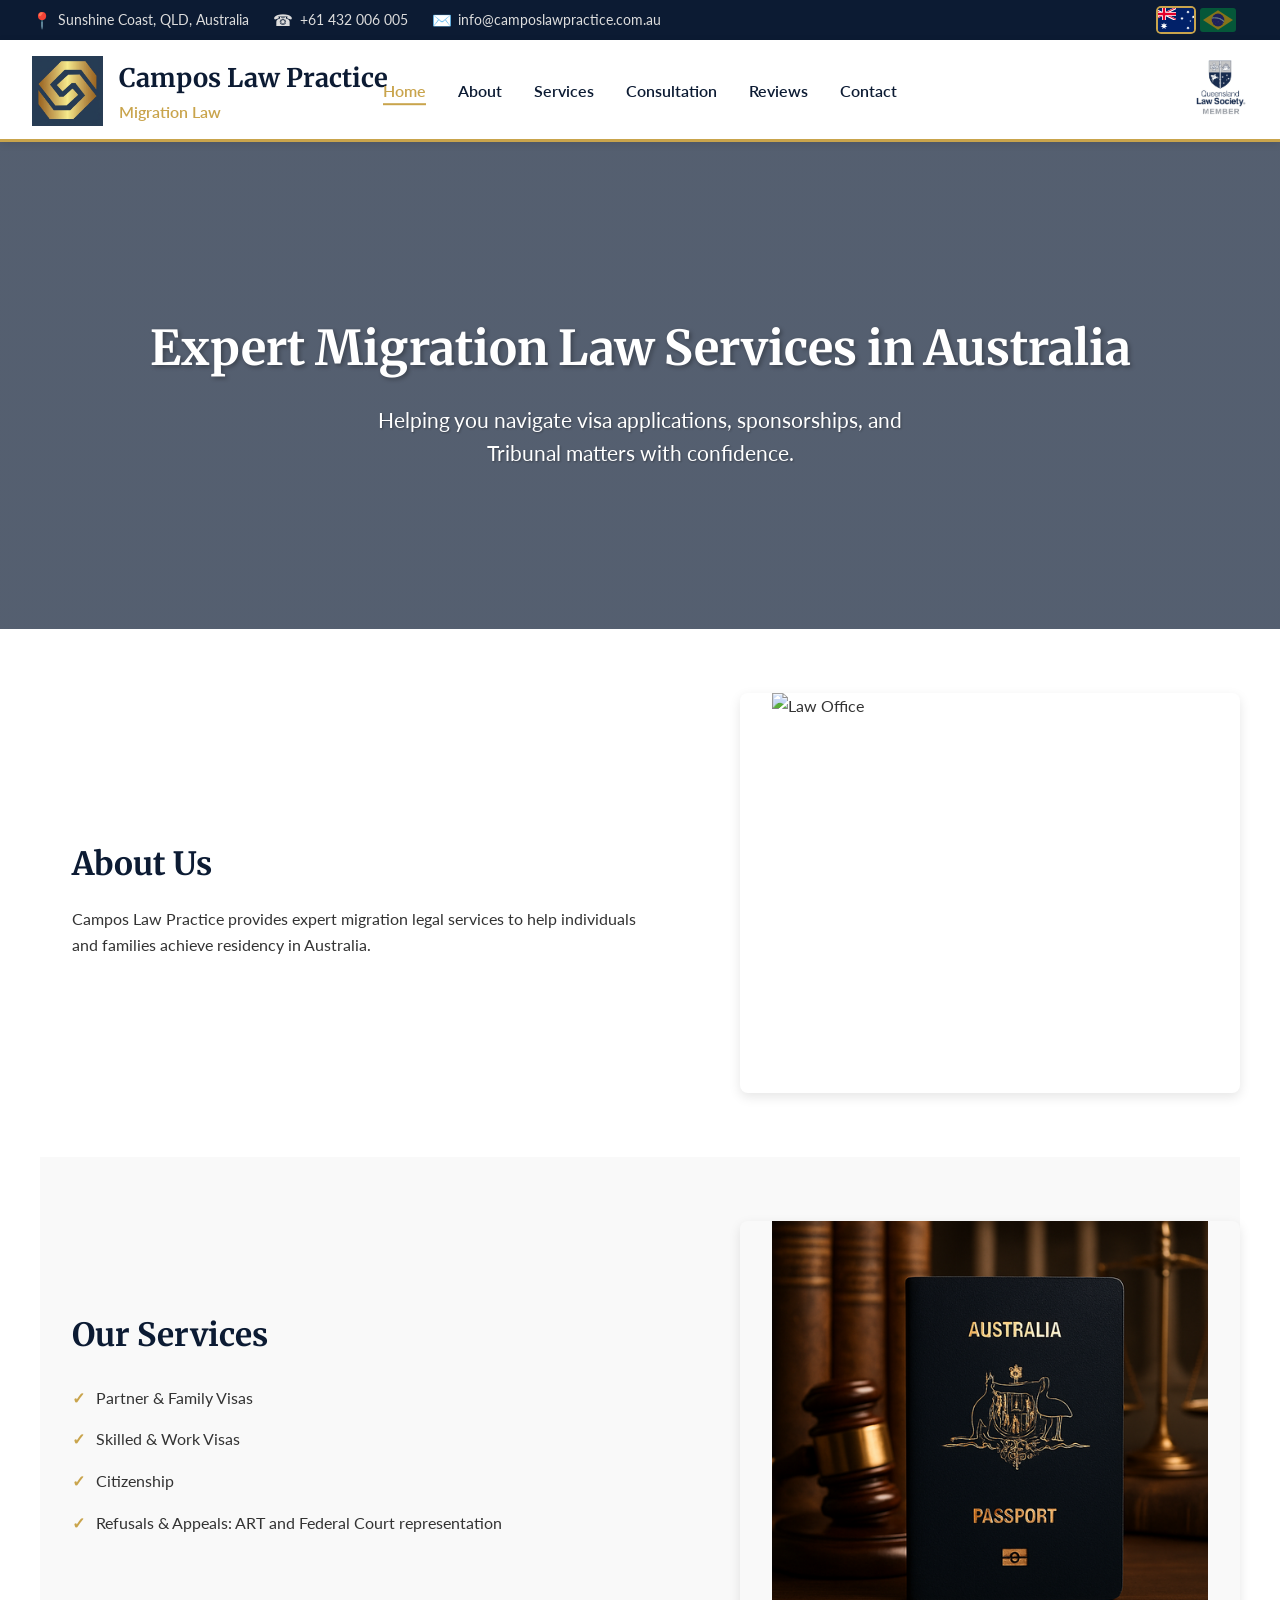
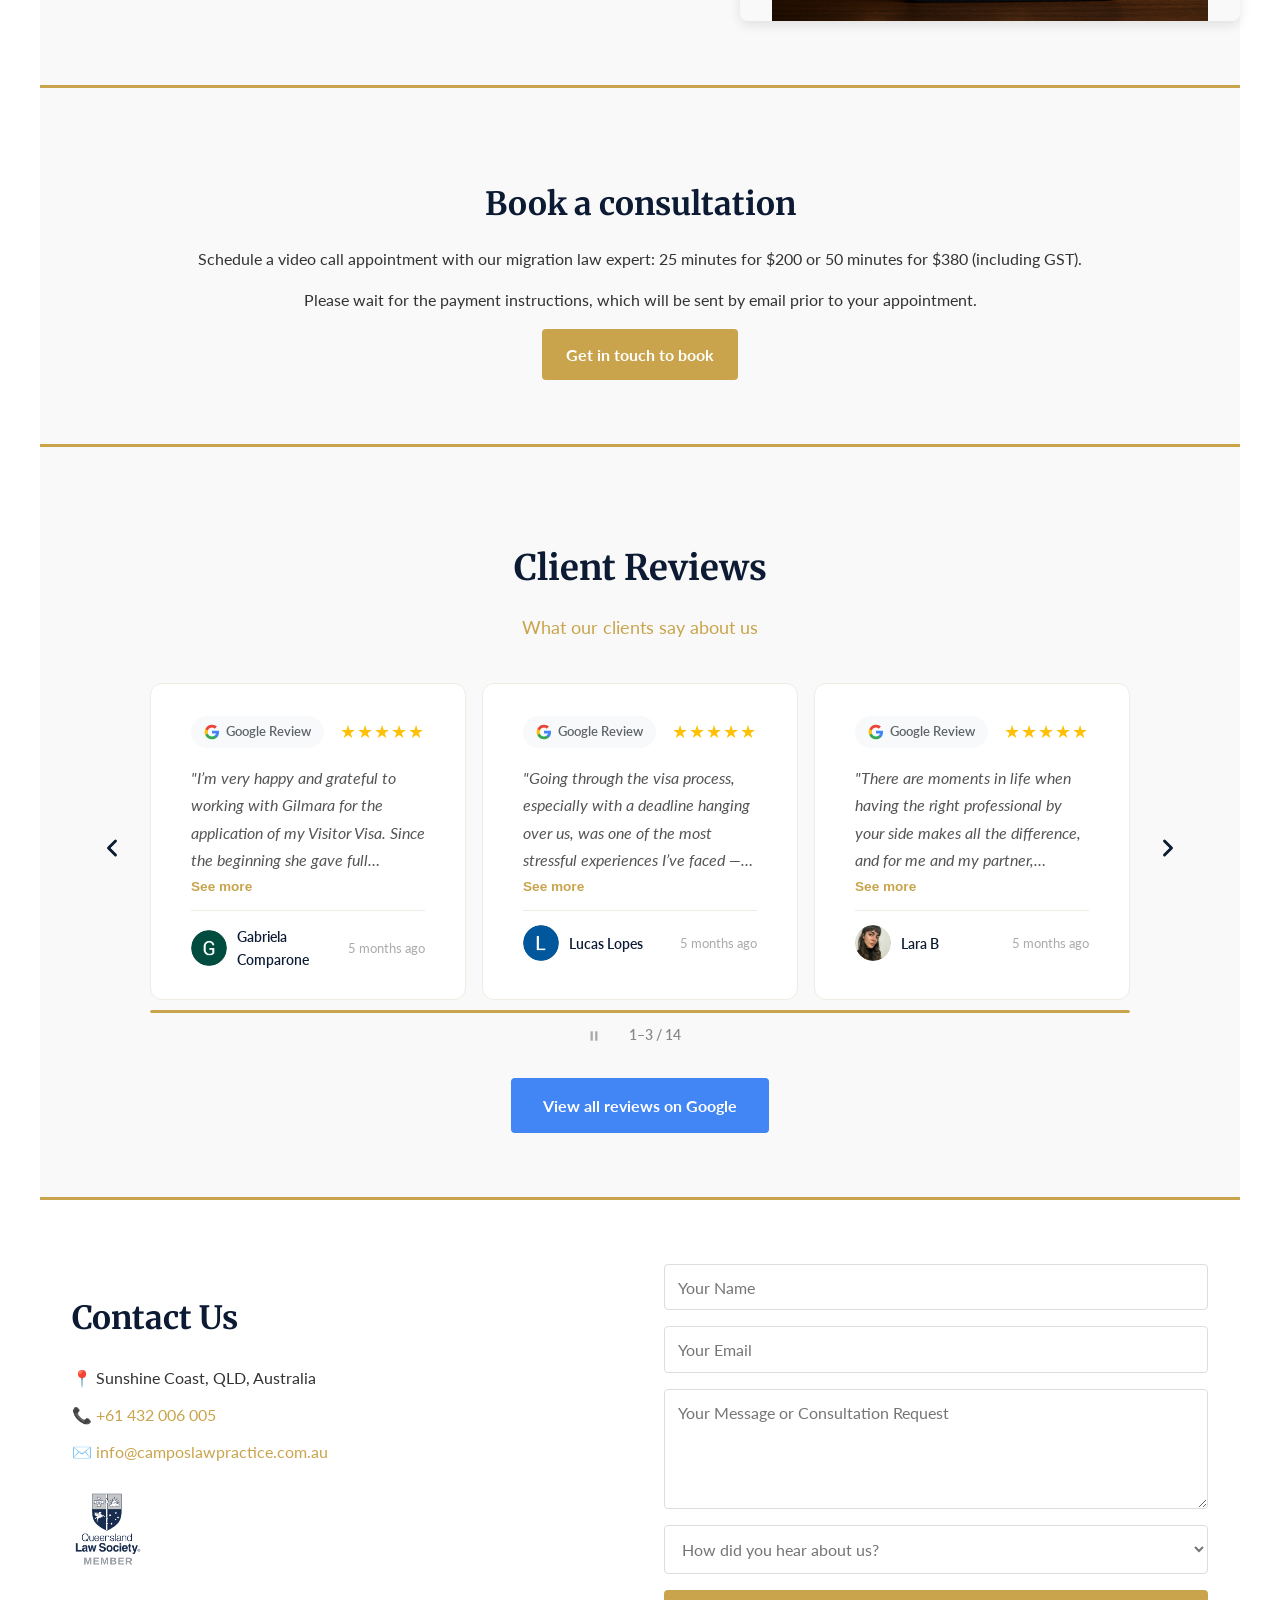
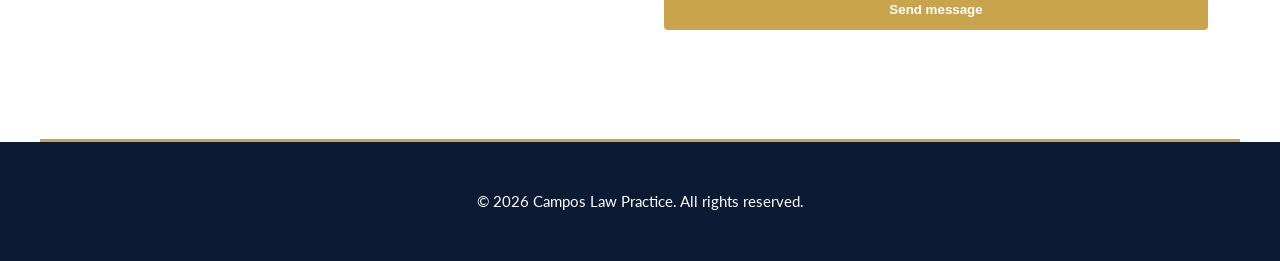
==== commit e828d331: "Use sentence case for remaining CTA buttons (EN/PT) Extends the earlier "Book a consultation" fix to" ====
--- a/index.html
+++ b/index.html
@@ -118,7 +118,7 @@
     <h2 data-key="appointment-title"></h2>
     <p data-key="appointment-text"></p>
     <p data-key="appointment-text2"></p>
-    <a href="#contact" class="btn" data-key="appointment-cta">Get in Touch to Book</a>
+    <a href="#contact" class="btn" data-key="appointment-cta">Get in touch to book</a>
   </section>
 
   <!-- ===== REVIEWS ===== -->
@@ -153,7 +153,7 @@
 
     <div class="google-reviews-link">
       <a href="https://www.google.com/maps/search/?api=1&query=Campos+Law+Practice+Sunshine+Coast" target="_blank" rel="noopener noreferrer" class="btn-review" data-key="reviews-cta">
-        View All Reviews on Google
+        View all reviews on Google
       </a>
     </div>
   </section>
@@ -188,7 +188,7 @@
         <option value="other" data-key="form-referral-other-option"></option>
       </select>
       <input type="text" name="how-did-you-hear-other" id="how-did-you-hear-other" data-i18n-placeholder="form-referral-other-detail" style="display:none">
-      <button type="submit" class="btn" data-i18n="form-submit">Send Message</button>
+      <button type="submit" class="btn" data-i18n="form-submit">Send message</button>
       <p id="my-form-status"></p>
     </form>
   </section>
--- a/style.css
+++ b/style.css
@@ -579,8 +579,88 @@
   font-size: 0.85rem;
   font-weight: 600;
   color: #888;
-  min-width: 48px;
+  min-width: 80px;
   text-align: center;
+}
+
+/* ===== REVIEW MODAL ===== */
+.review-modal-overlay {
+  position: fixed;
+  inset: 0;
+  background: rgba(12, 27, 51, 0.55);
+  backdrop-filter: blur(4px);
+  -webkit-backdrop-filter: blur(4px);
+  z-index: 1000;
+  display: flex;
+  align-items: center;
+  justify-content: center;
+  padding: 1.5rem;
+  opacity: 0;
+  pointer-events: none;
+  transition: opacity 0.25s ease;
+}
+.review-modal-overlay.open {
+  opacity: 1;
+  pointer-events: all;
+}
+.review-modal-card {
+  background: #fff;
+  border-radius: 14px;
+  width: 100%;
+  max-width: 640px;
+  max-height: 88vh;
+  overflow-y: auto;
+  padding: 2rem 2.5rem;
+  position: relative;
+  box-shadow: 0 8px 40px rgba(0,0,0,0.18);
+  transform: translateY(20px) scale(0.98);
+  transition: transform 0.25s cubic-bezier(0.25, 0.46, 0.45, 0.94);
+}
+.review-modal-overlay.open .review-modal-card {
+  transform: translateY(0) scale(1);
+}
+.review-modal-close {
+  position: absolute;
+  top: 1rem;
+  right: 1rem;
+  width: 32px;
+  height: 32px;
+  border-radius: 50%;
+  border: 1px solid #e2e8f0;
+  background: #fff;
+  cursor: pointer;
+  display: flex;
+  align-items: center;
+  justify-content: center;
+  color: #64748b;
+  flex-shrink: 0;
+  transition: all 0.2s ease;
+}
+.review-modal-close:hover { background: var(--primary-color); color: #fff; border-color: var(--primary-color); }
+.review-modal-header {
+  display: flex;
+  justify-content: space-between;
+  align-items: center;
+  margin-bottom: 1.25rem;
+  padding-right: 2.5rem;
+}
+.review-modal-body { margin-bottom: 1.25rem; }
+.review-modal-text {
+  font-size: 0.97rem;
+  line-height: 1.85;
+  color: #555;
+  font-style: italic;
+}
+@media (max-width: 600px) {
+  .review-modal-overlay {
+    align-items: flex-end;
+    padding: 0;
+  }
+  .review-modal-card {
+    border-radius: 14px 14px 0 0;
+    max-height: 88vh;
+    padding: 1.5rem 1.25rem 2rem;
+  }
 }
 
 /* ===== REVIEW CARD ===== */
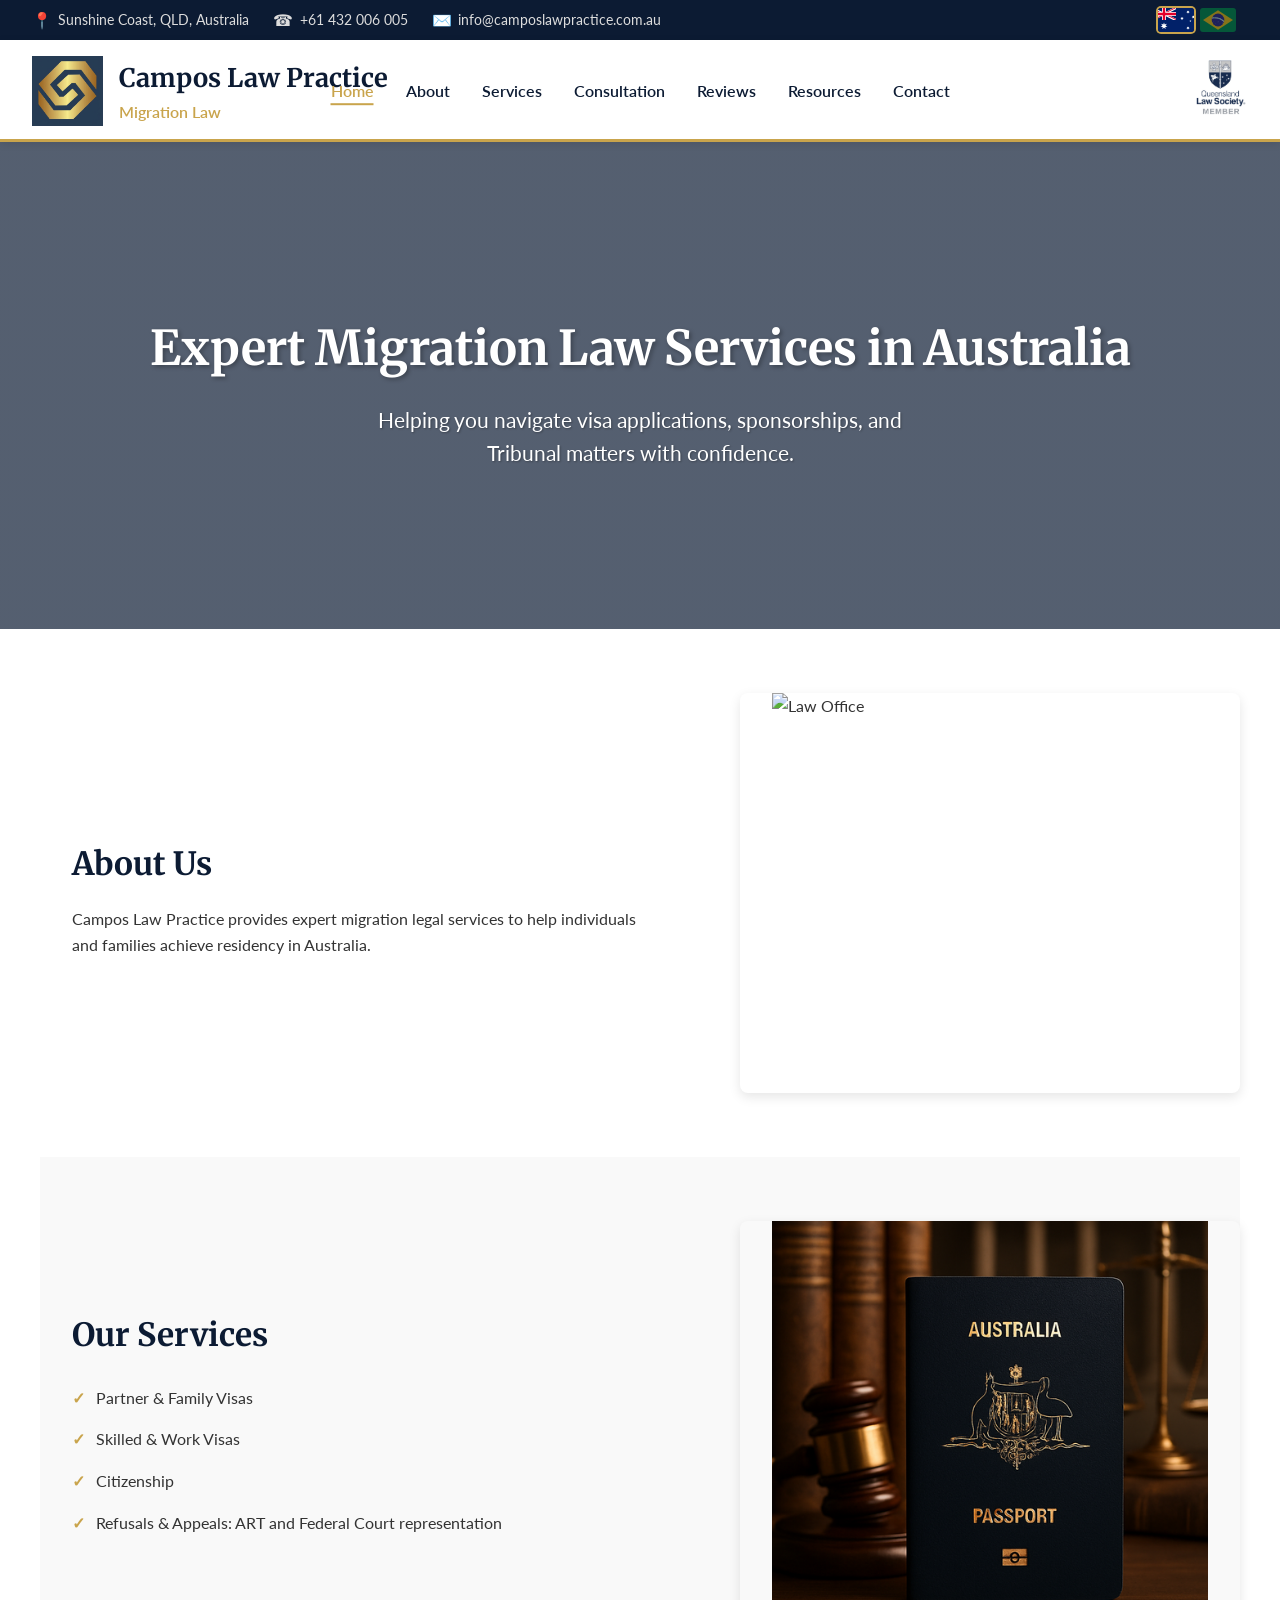
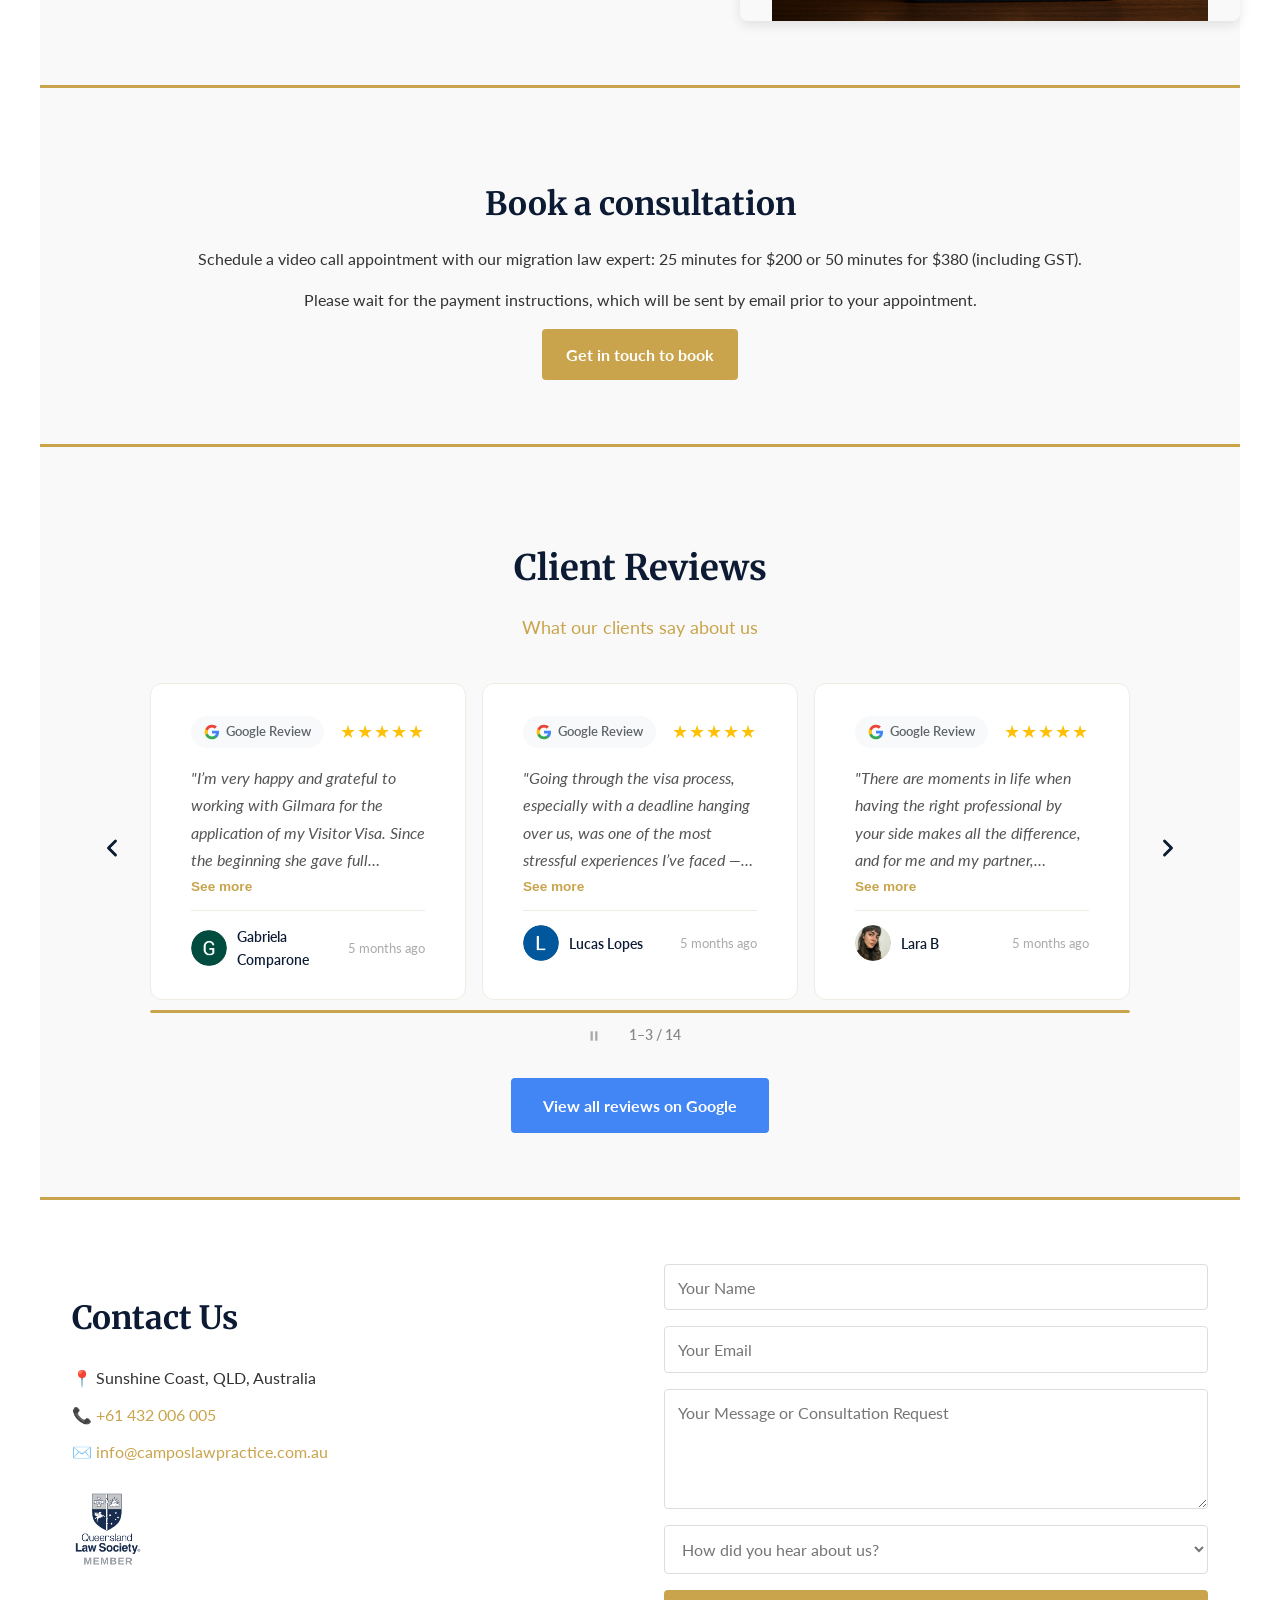
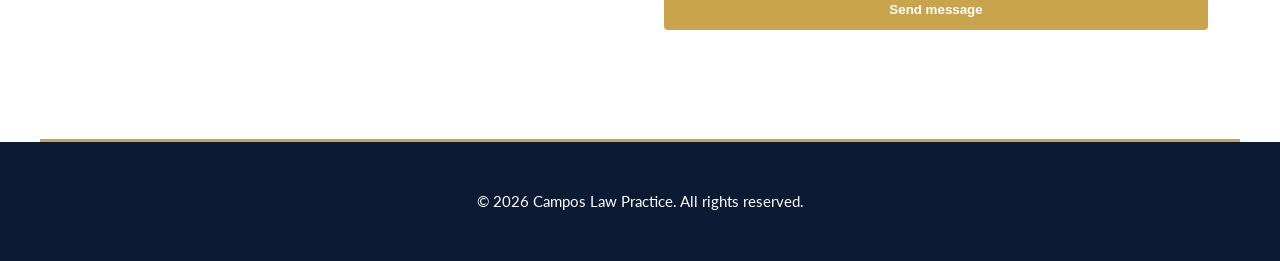
==== commit c38dcdd7: "feat: add Resources dropdown menu to navbar Adds a "Resources" (Referências) nav item with a dropdow" ====
--- a/index.html
+++ b/index.html
@@ -67,6 +67,15 @@
         <li><a href="#services" data-key="nav-services"></a></li>
         <li><a href="#appointment" data-key="nav-appointment"></a></li>
         <li><a href="#reviews" data-key="nav-reviews"></a></li>
+        <li class="dropdown">
+          <a href="javascript:void(0)" class="dropdown-toggle" data-key="nav-resources"></a>
+          <ul class="dropdown-menu">
+            <li><a href="https://www.homeaffairs.gov.au/" target="_blank" rel="noopener noreferrer">Department of Home Affairs</a></li>
+            <li><a href="https://minister.homeaffairs.gov.au/TonyBurke/Pages/Welcome.aspx" target="_blank" rel="noopener noreferrer">Minister for Home Affairs</a></li>
+            <li><a href="https://minister.homeaffairs.gov.au/MattThistlethwaite/Pages/Welcome.aspx" target="_blank" rel="noopener noreferrer">Assistant Minister for Home Affairs</a></li>
+            <li><a href="https://www.art.gov.au/" target="_blank" rel="noopener noreferrer">Administrative Review Tribunal (ART)</a></li>
+          </ul>
+        </li>
         <li><a href="#contact" data-key="nav-contact"></a></li>
       </ul>
       <a href="https://www.qls.com.au/register-of-solicitors/gilmara-campos-alves-de-melo" target="_blank" rel="noopener noreferrer"><img src="img/qls-member.png" alt="Queensland Law Society Member" class="qls-logo-nav" /></a>
--- a/style.css
+++ b/style.css
@@ -255,6 +255,56 @@
 
 .nav-links a.active::after {
   width: 100%;
+}
+
+/* ===== NAV DROPDOWN ===== */
+.nav-links li.dropdown {
+  position: relative;
+}
+
+.dropdown-menu {
+  list-style: none;
+  margin: 0;
+  padding: 0;
+  position: absolute;
+  top: 100%;
+  left: 0;
+  background: #fff;
+  box-shadow: 0 4px 12px rgba(0,0,0,0.15);
+  min-width: 260px;
+  z-index: 20;
+  opacity: 0;
+  visibility: hidden;
+  transform: translateY(10px);
+  transition: opacity 0.25s ease, transform 0.25s ease, visibility 0.25s;
+}
+
+.dropdown:hover .dropdown-menu,
+.dropdown.open .dropdown-menu {
+  opacity: 1;
+  visibility: visible;
+  transform: translateY(0);
+}
+
+.dropdown-menu li {
+  width: 100%;
+}
+
+.dropdown-menu a {
+  display: block;
+  padding: 0.75rem 1.25rem;
+  white-space: nowrap;
+  color: var(--primary-color);
+  font-weight: 600;
+}
+
+.dropdown-menu a::after {
+  display: none;
+}
+
+.dropdown-menu a:hover {
+  background-color: #f9f9f9;
+  color: var(--accent-color);
 }
 
 /* ===== HAMBURGER ===== */
@@ -1073,6 +1123,27 @@
     background-color: #fafafa;
   }
 
+  .dropdown-menu {
+    position: static;
+    box-shadow: none;
+    opacity: 1;
+    visibility: hidden;
+    max-height: 0;
+    overflow: hidden;
+    transform: none;
+    transition: max-height 0.3s ease;
+  }
+
+  .dropdown.open .dropdown-menu {
+    visibility: visible;
+    max-height: 400px;
+  }
+
+  .dropdown-menu a {
+    padding-left: 3rem;
+    border-bottom: 1px solid #f0f0f0;
+  }
+
   .qls-logo-nav {
     display: none;
   }
